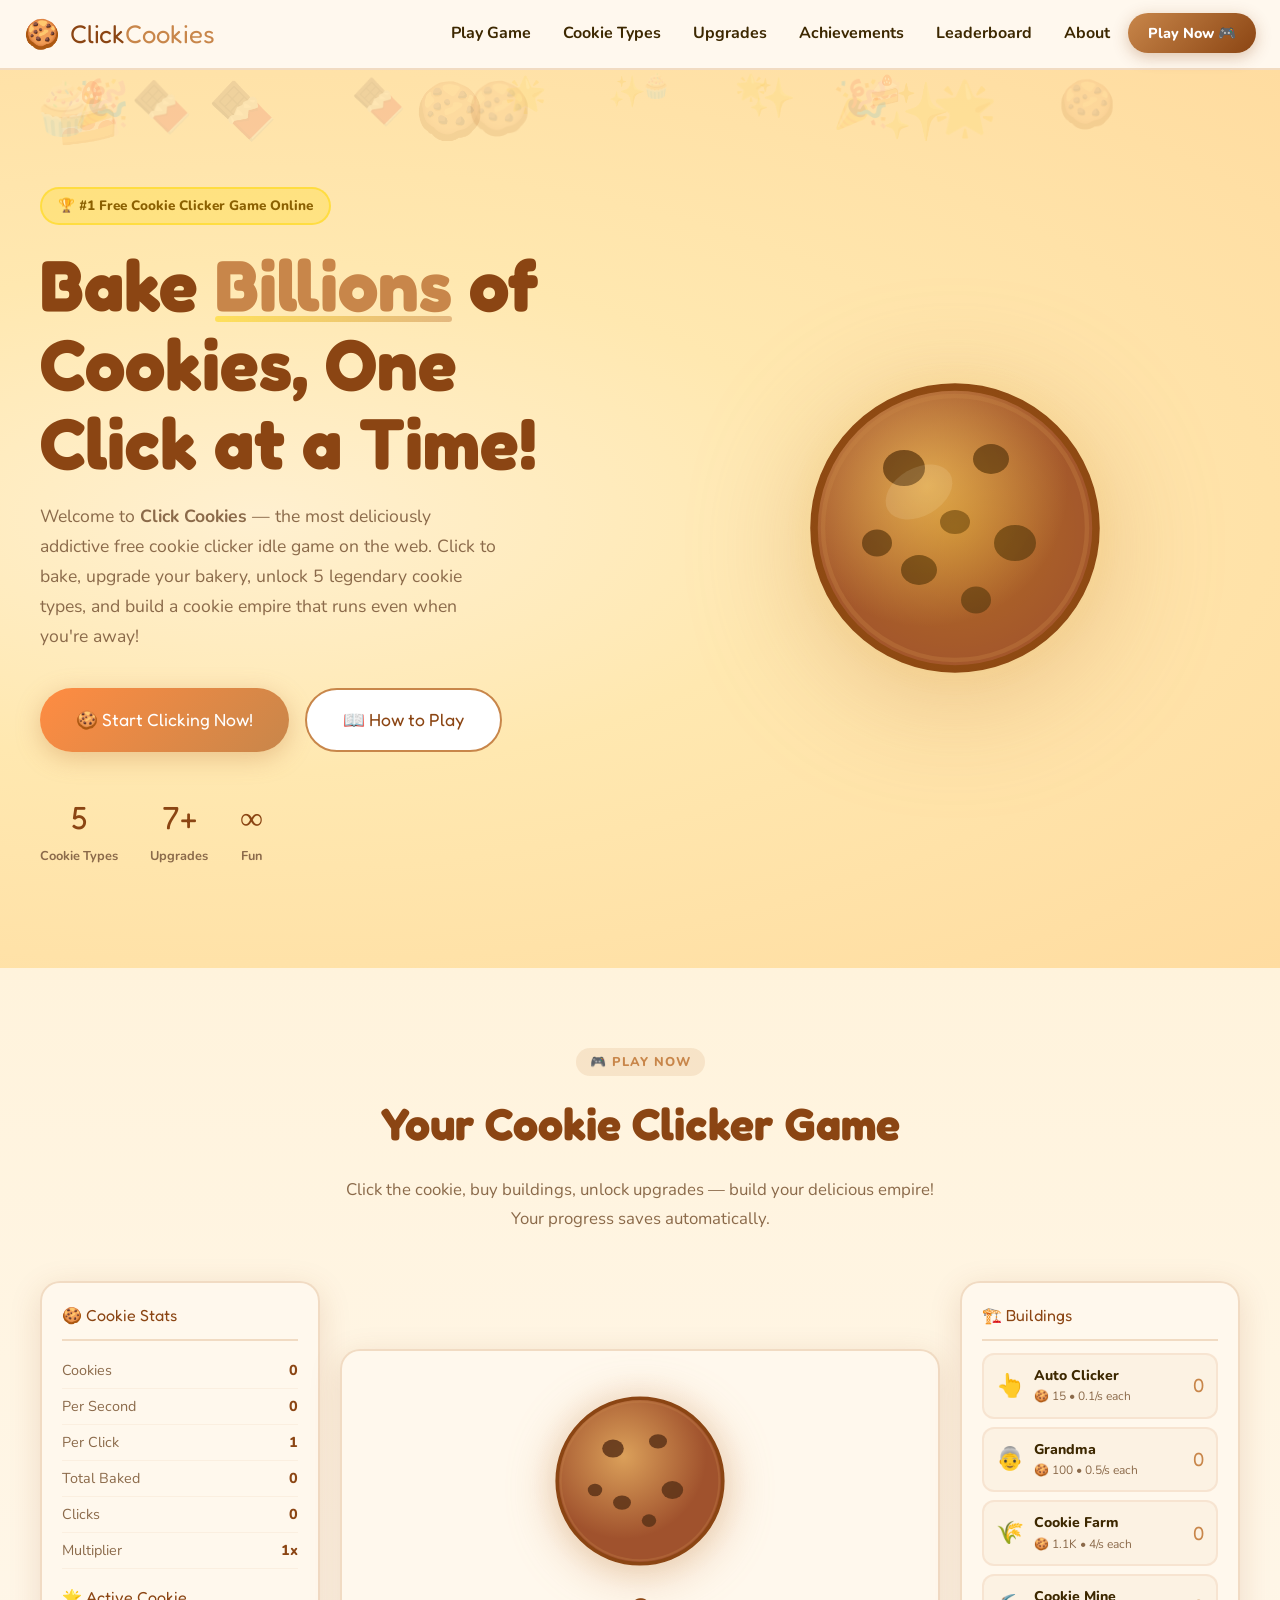
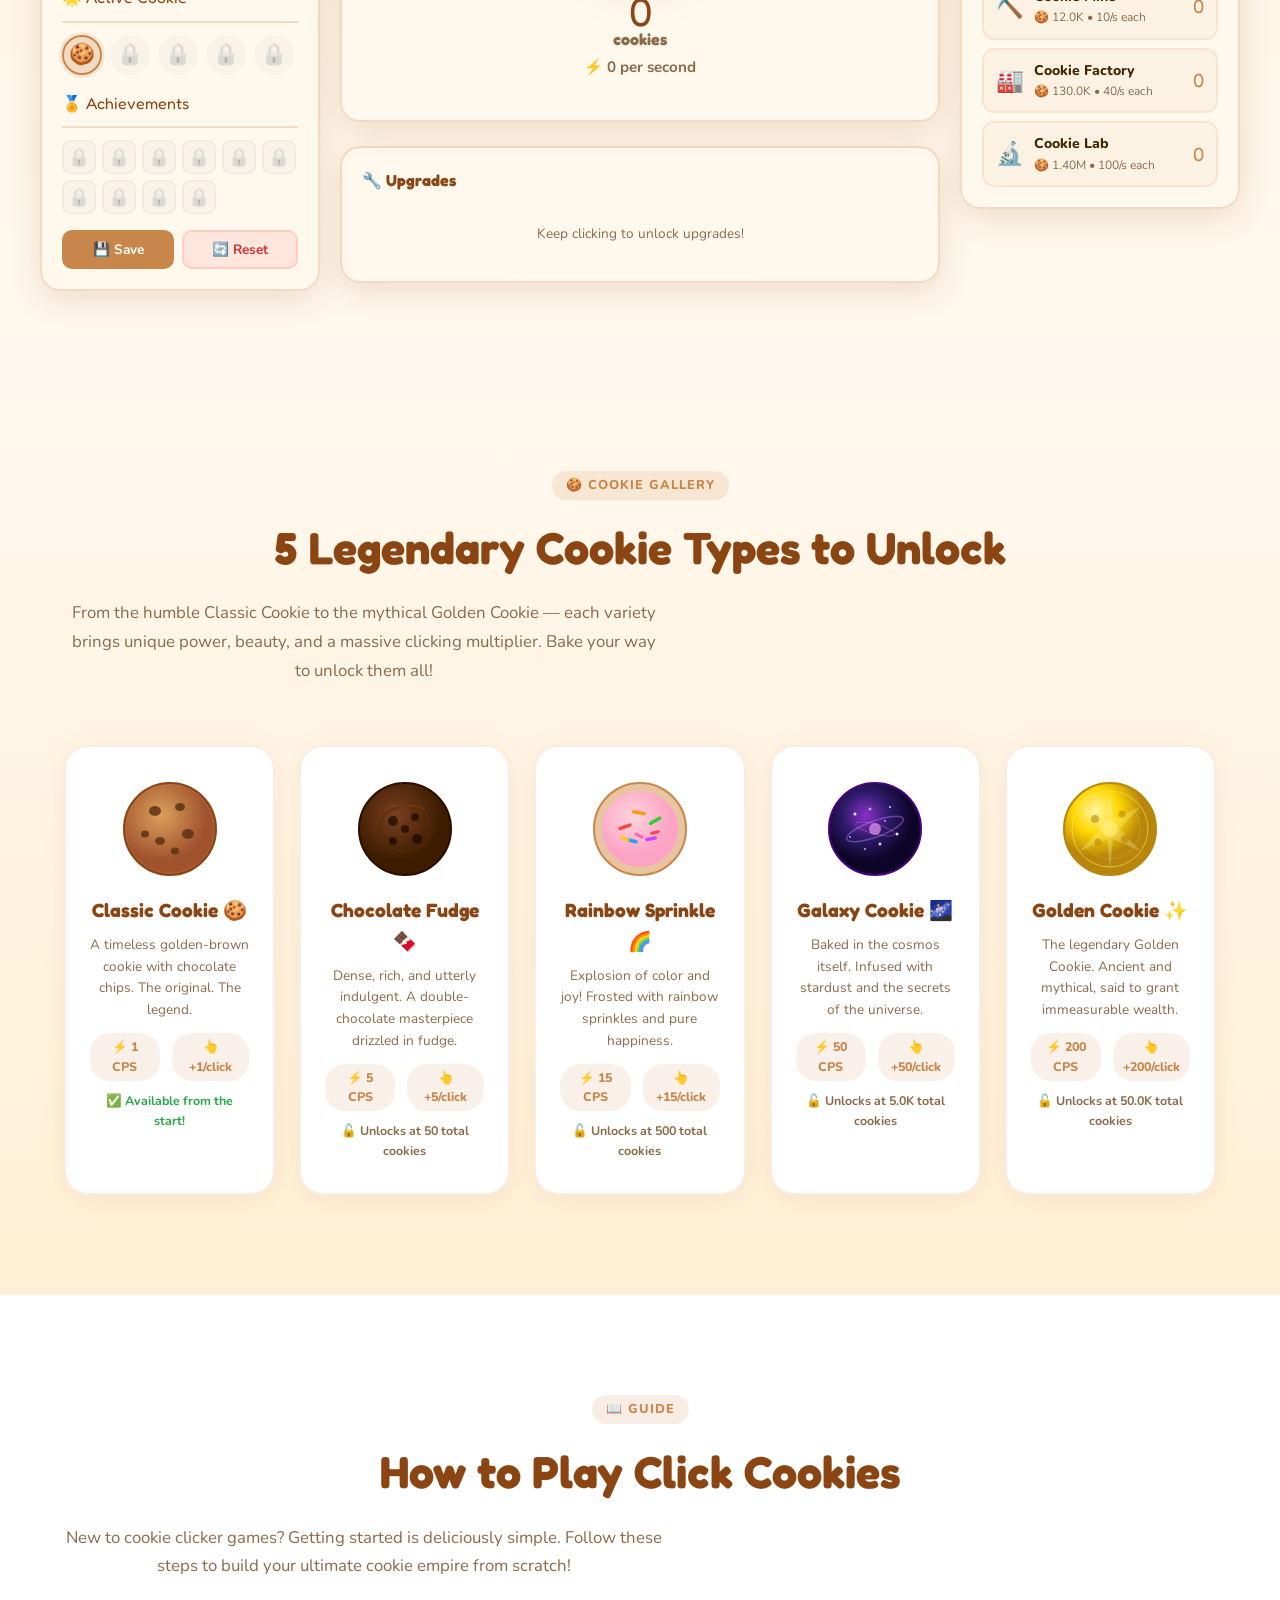
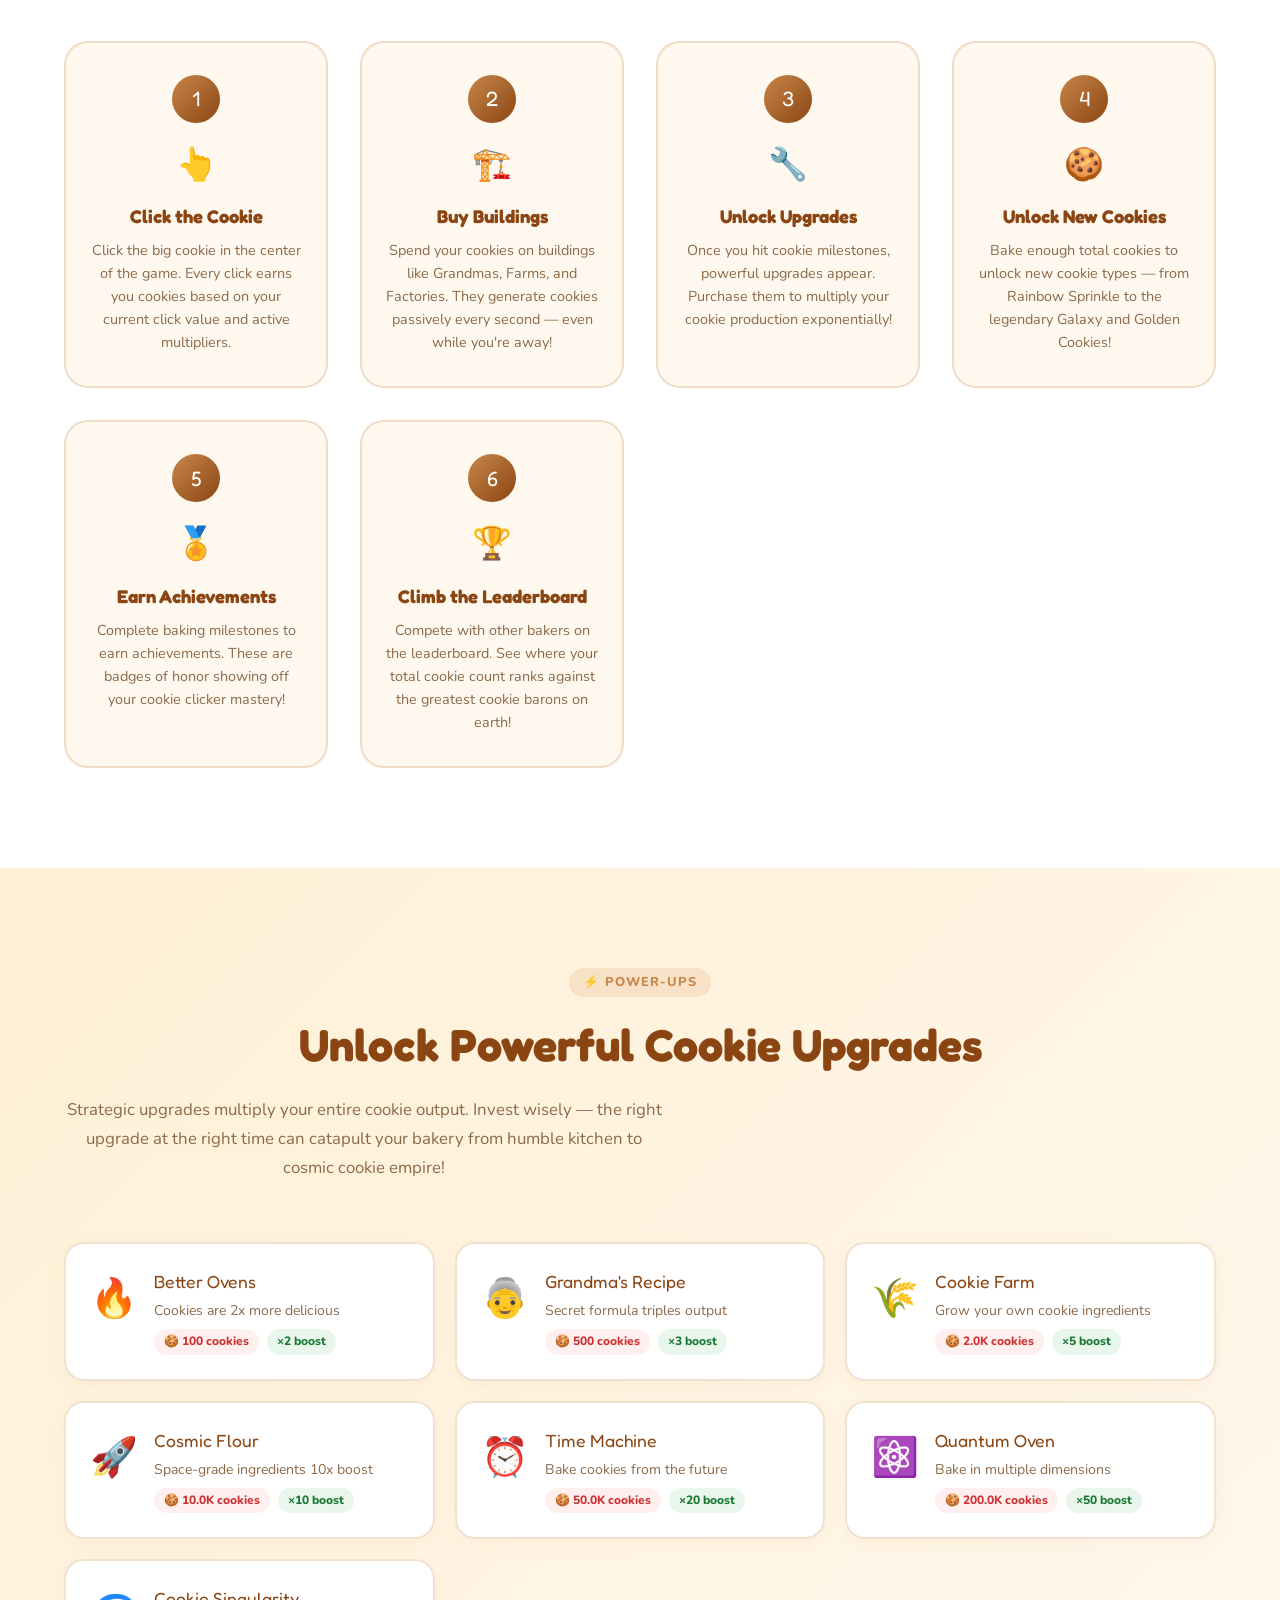
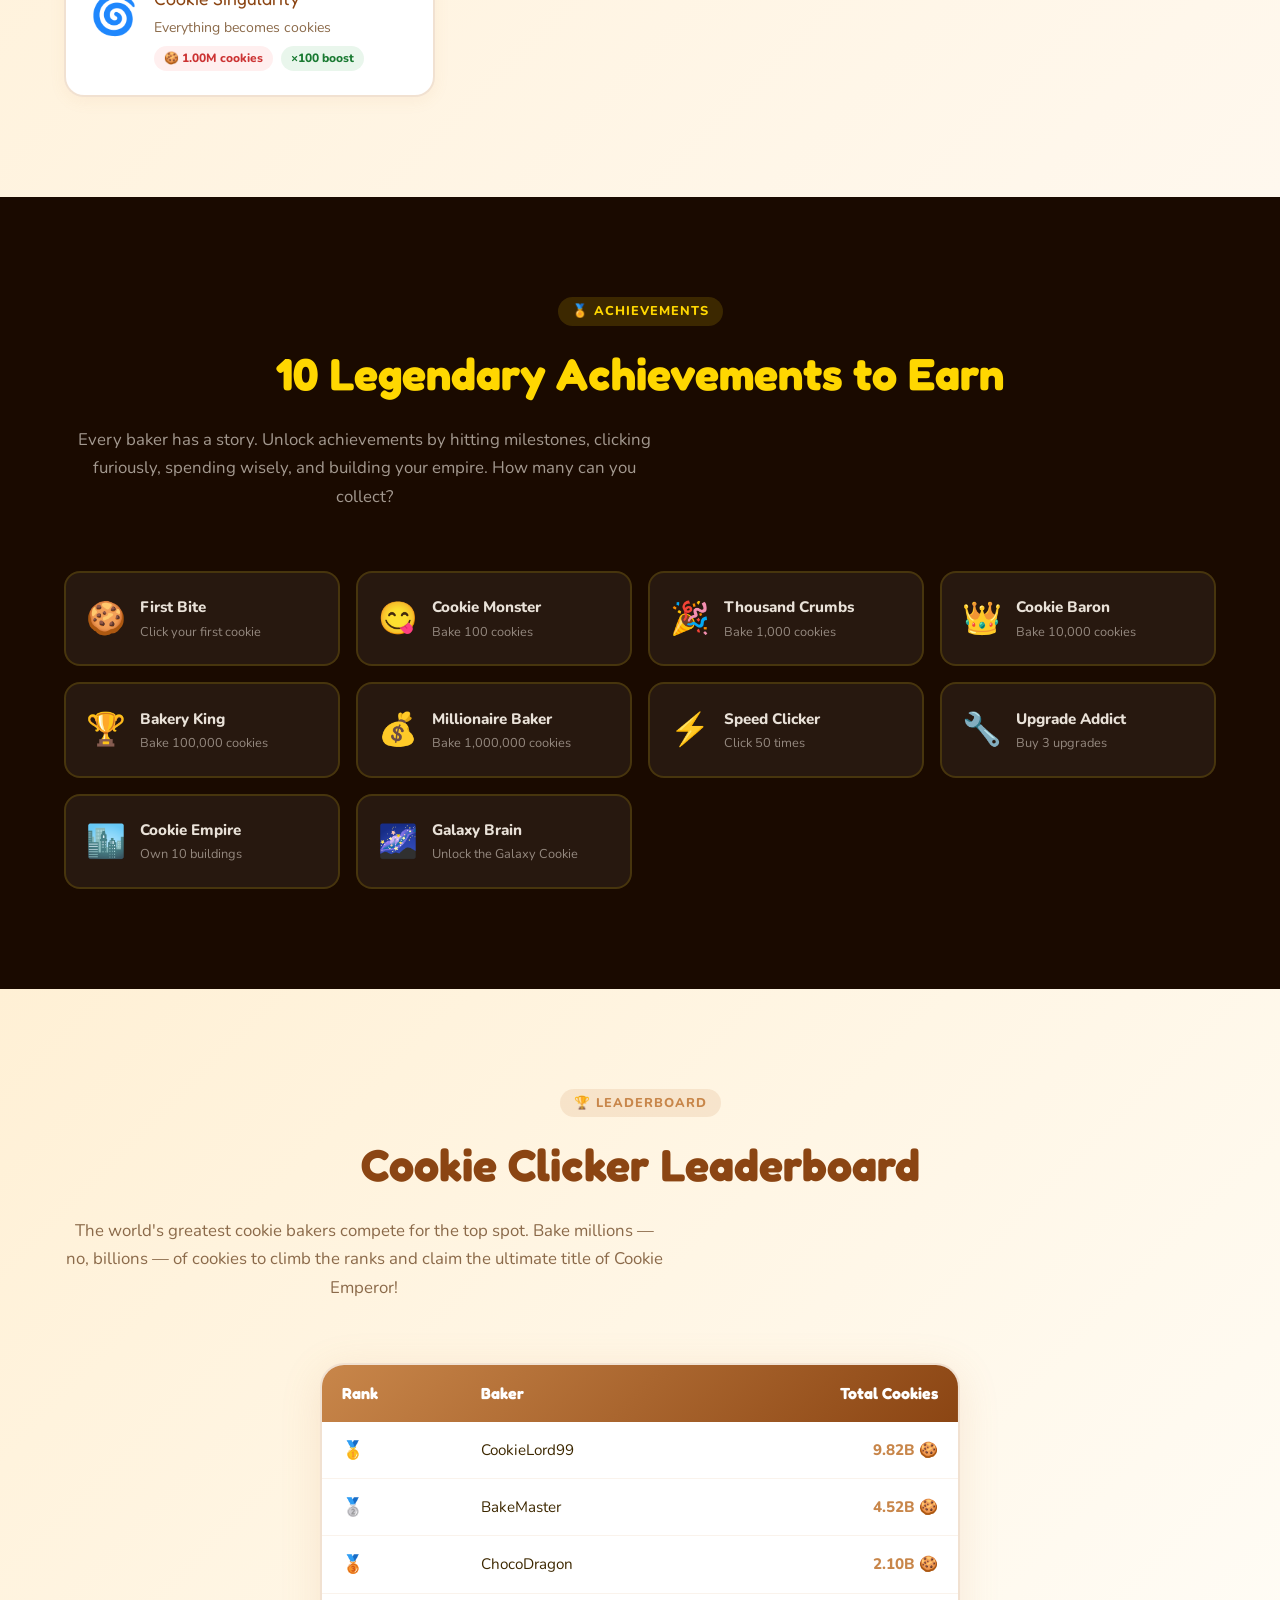
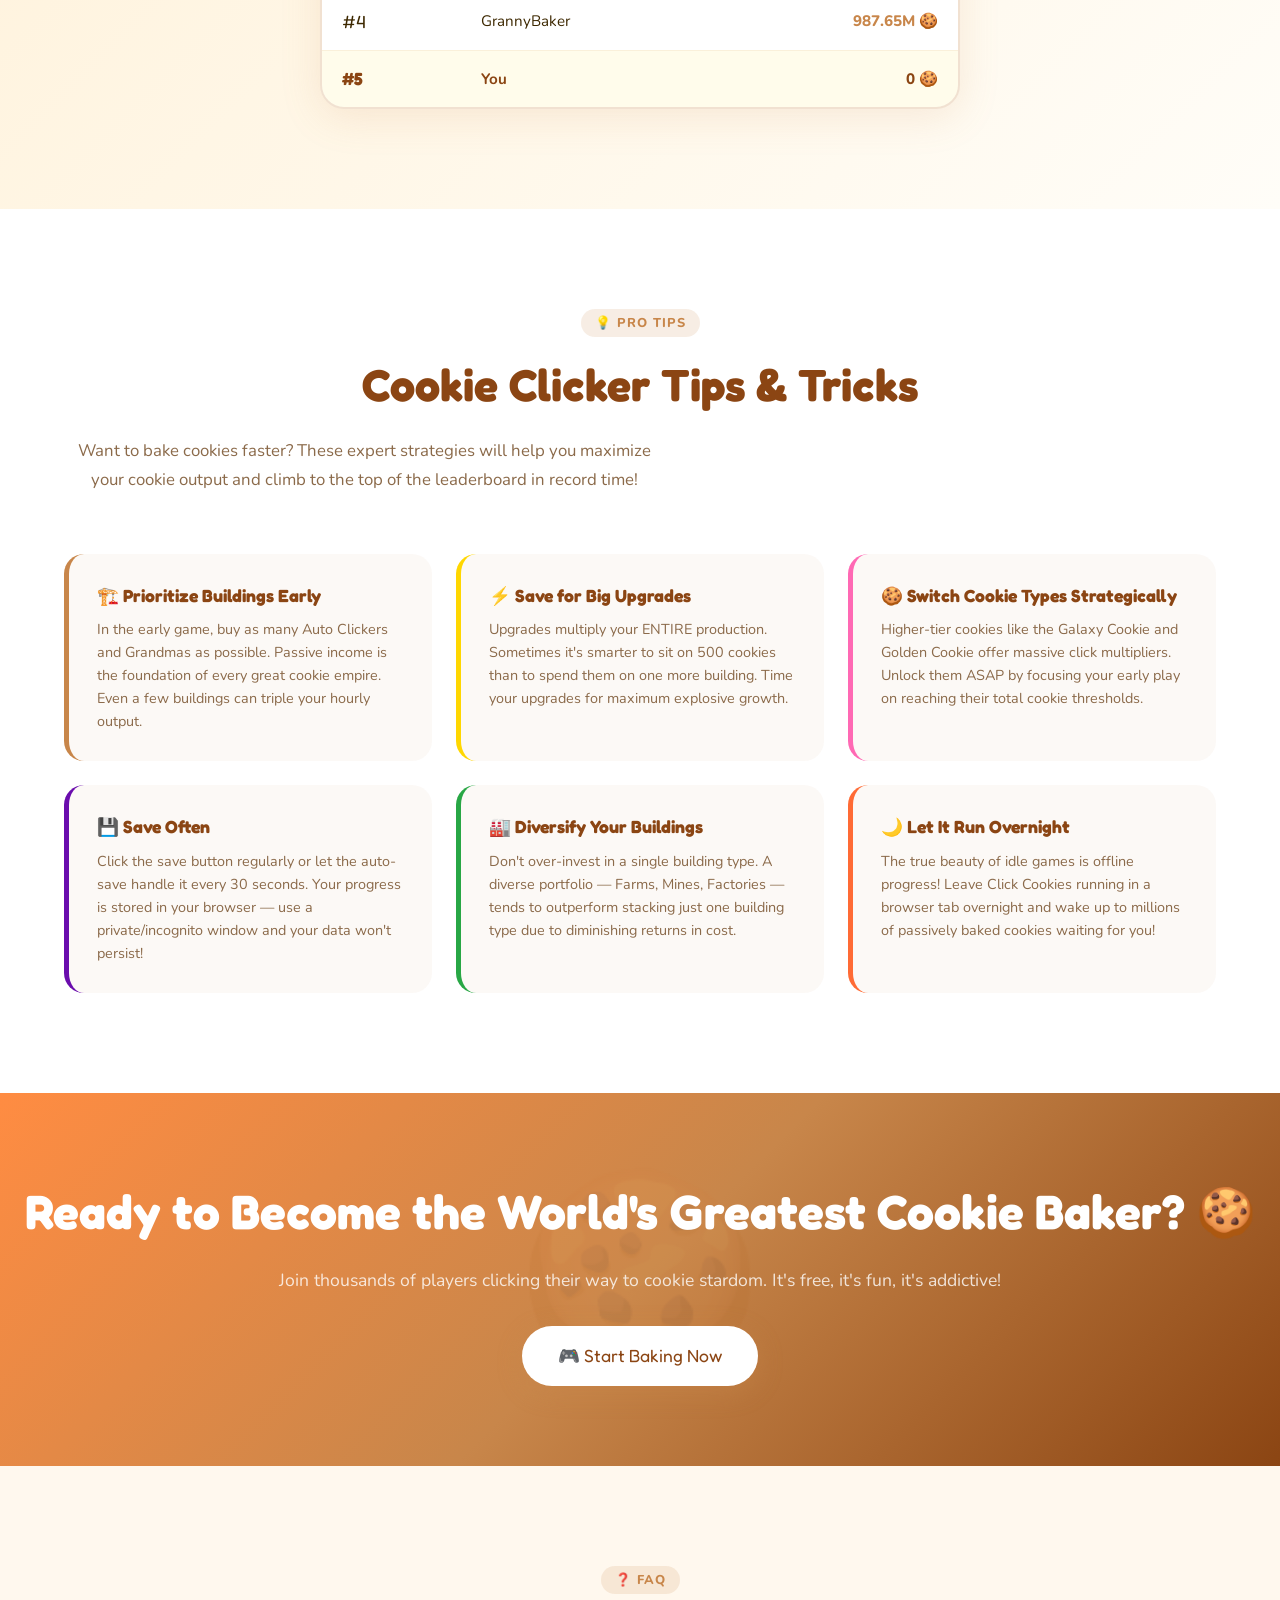
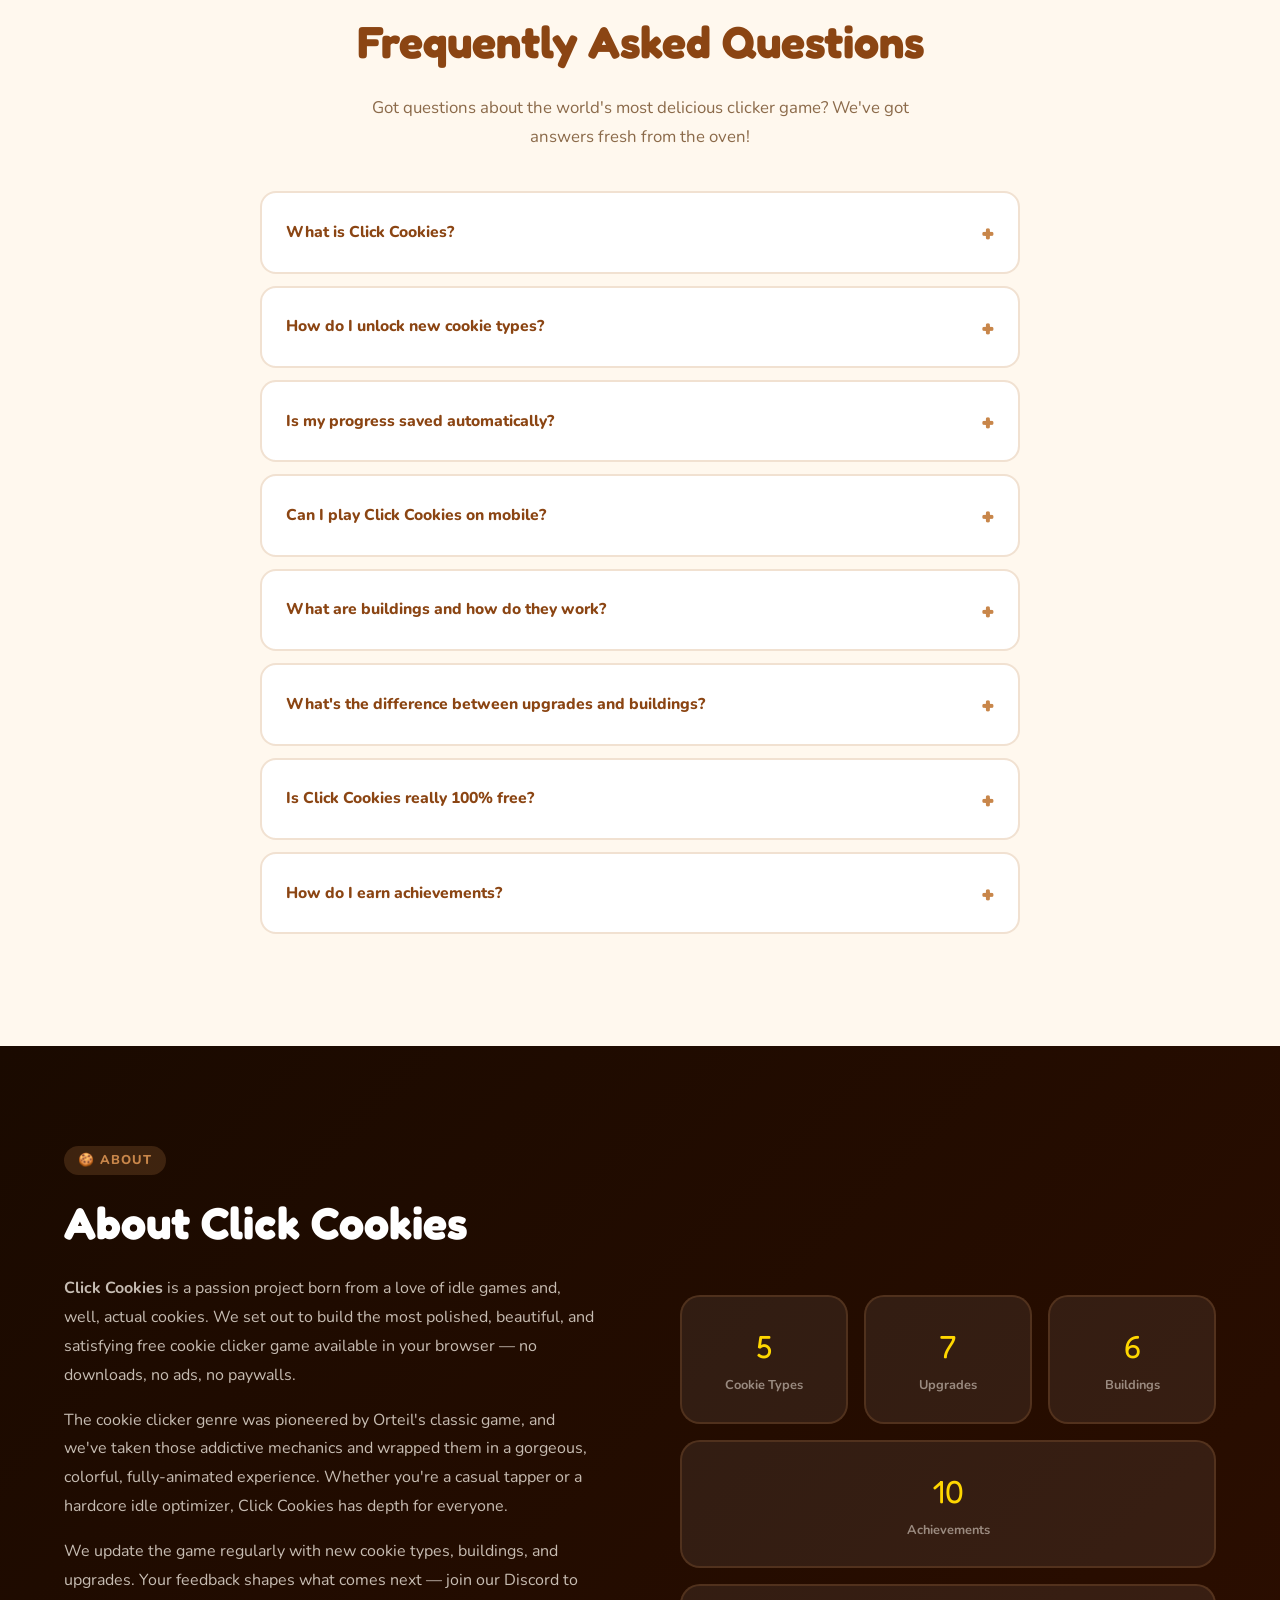
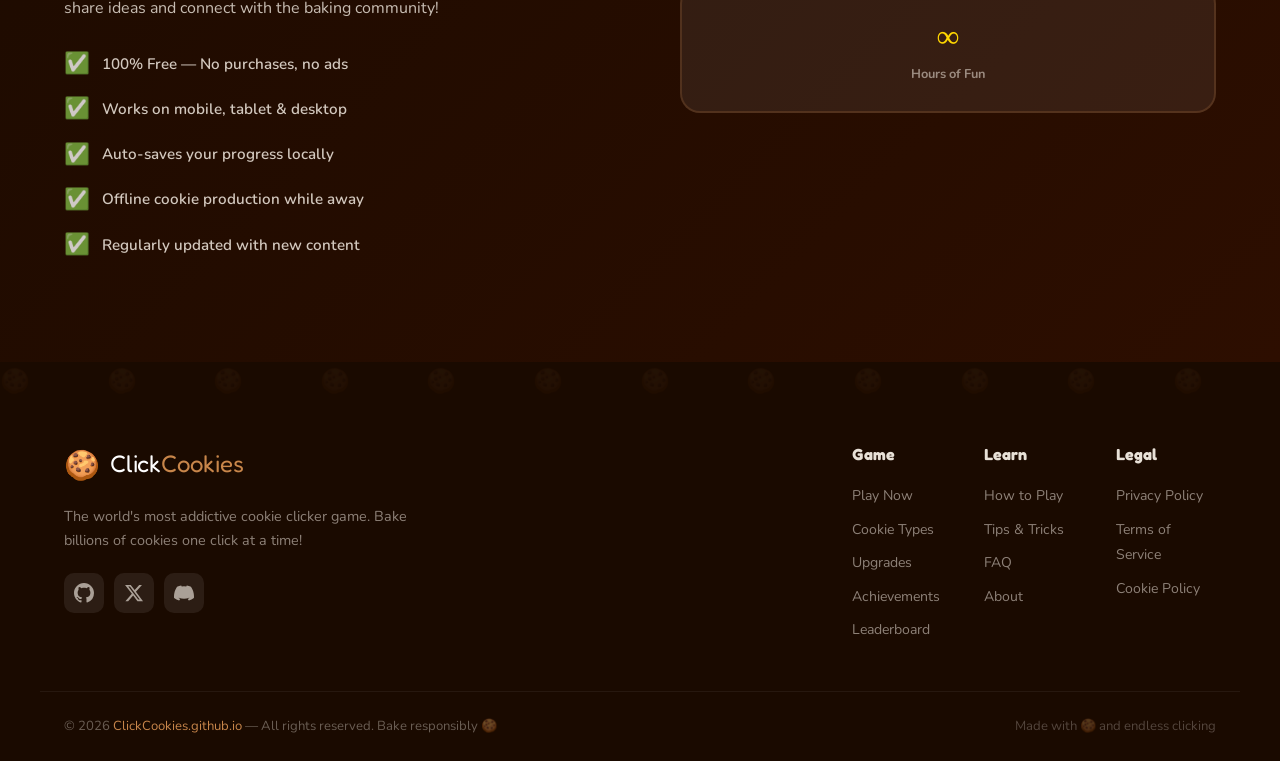
==== index.html @ 50b6a531 "Add files via upload" ====
<!DOCTYPE html>
<html lang="en">
<head>
  <meta charset="UTF-8"/>
  <meta name="viewport" content="width=device-width, initial-scale=1.0"/>
  <meta http-equiv="X-UA-Compatible" content="IE=edge"/>

  <!-- SEO Meta Tags -->
  <title>Click Cookies — Free Cookie Clicker Game | Bake Billions of Cookies!</title>
  <meta name="description" content="Play Click Cookies — the ultimate free cookie clicker game! Click, upgrade, and bake billions of cookies. Unlock 5 cookie types, buy buildings, earn achievements. No download needed!"/>
  <meta name="keywords" content="cookie clicker, click cookies, cookie game, idle game, clicker game, bake cookies, cookie upgrades, free browser game, cookie clicker online, cookie clicker unblocked"/>
  <meta name="author" content="ClickCookies"/>
  <meta name="robots" content="index, follow"/>
  <link rel="canonical" href="https://clickcookies.github.io/"/>

  <!-- Open Graph -->
  <meta property="og:title" content="Click Cookies — The Ultimate Cookie Clicker Game"/>
  <meta property="og:description" content="Click, bake, and build your cookie empire! 5 cookie types, upgrades, achievements and more. Play free now!"/>
  <meta property="og:url" content="https://clickcookies.github.io/"/>
  <meta property="og:type" content="website"/>
  <meta property="og:image" content="https://clickcookies.github.io/images/og-image.png"/>
  <meta property="og:site_name" content="ClickCookies"/>

  <!-- Twitter Card -->
  <meta name="twitter:card" content="summary_large_image"/>
  <meta name="twitter:title" content="Click Cookies — The Ultimate Cookie Clicker Game"/>
  <meta name="twitter:description" content="Click, bake, and build your cookie empire! Play free now!"/>
  <meta name="twitter:image" content="https://clickcookies.github.io/images/og-image.png"/>

  <!-- Favicon -->
  <link rel="icon" href="data:image/svg+xml,<svg xmlns='http://www.w3.org/2000/svg' viewBox='0 0 100 100'><text y='.9em' font-size='90'>🍪</text></svg>"/>

  <!-- Fonts -->
  <link rel="preconnect" href="https://fonts.googleapis.com"/>
  <link rel="preconnect" href="https://fonts.gstatic.com" crossorigin/>
  <link href="https://fonts.googleapis.com/css2?family=Fredoka+One&family=Nunito:wght@400;600;700;800;900&display=swap" rel="stylesheet"/>

  <!-- Stylesheet -->
  <link rel="stylesheet" href="css/style.css"/>

  <!-- Schema Markup -->
  <script type="application/ld+json">
  {
    "@context": "https://schema.org",
    "@graph": [
      {
        "@type": "WebApplication",
        "@id": "https://clickcookies.github.io/#app",
        "name": "Click Cookies",
        "url": "https://clickcookies.github.io/",
        "description": "Click Cookies is a free browser-based cookie clicker idle game where players click to bake cookies, purchase upgrades and buildings, unlock 5 different cookie types, and earn achievements.",
        "applicationCategory": "Game",
        "applicationSubCategory": "Idle Clicker Game",
        "genre": "Casual, Idle, Clicker",
        "operatingSystem": "Any (Browser-based)",
        "browserRequirements": "Requires JavaScript",
        "offers": {
          "@type": "Offer",
          "price": "0",
          "priceCurrency": "USD",
          "availability": "https://schema.org/InStock"
        },
        "featureList": [
          "5 unique cookie types",
          "Passive income via buildings",
          "7 powerful upgrades",
          "10 achievements",
          "Auto-save progress",
          "Mobile compatible",
          "No download required"
        ],
        "screenshot": "https://clickcookies.github.io/images/screenshot.png",
        "aggregateRating": {
          "@type": "AggregateRating",
          "ratingValue": "4.8",
          "ratingCount": "12450",
          "bestRating": "5",
          "worstRating": "1"
        }
      },
      {
        "@type": "WebSite",
        "@id": "https://clickcookies.github.io/#website",
        "url": "https://clickcookies.github.io/",
        "name": "Click Cookies",
        "description": "The most addictive free cookie clicker game online",
        "potentialAction": {
          "@type": "SearchAction",
          "target": "https://clickcookies.github.io/?q={search_term_string}",
          "query-input": "required name=search_term_string"
        }
      },
      {
        "@type": "FAQPage",
        "@id": "https://clickcookies.github.io/#faq",
        "mainEntity": [
          {
            "@type": "Question",
            "name": "What is Click Cookies?",
            "acceptedAnswer": {
              "@type": "Answer",
              "text": "Click Cookies is a free browser-based idle clicker game where you click a cookie to produce cookies, use them to buy upgrades and buildings that generate cookies automatically."
            }
          },
          {
            "@type": "Question",
            "name": "How do I unlock new cookie types?",
            "acceptedAnswer": {
              "@type": "Answer",
              "text": "New cookie types unlock automatically as you bake more total cookies. Each cookie type has a total cookie threshold that must be reached to unlock it."
            }
          },
          {
            "@type": "Question",
            "name": "Is Click Cookies free to play?",
            "acceptedAnswer": {
              "@type": "Answer",
              "text": "Yes! Click Cookies is completely free to play. No downloads, no accounts, no in-app purchases required."
            }
          }
        ]
      }
    ]
  }
  </script>
</head>
<body>

  <!-- HEADER (Component) -->
  <header id="site-header" role="banner"></header>

  <main>

    <!-- 1. HERO SECTION -->
    <section id="hero" class="hero-section" aria-label="Welcome to Click Cookies">
      <div class="hero-bg-cookies" aria-hidden="true" id="heroBgCookies"></div>
      <div class="hero-container">
        <div class="hero-text reveal">
          <div class="hero-badge">🏆 #1 Free Cookie Clicker Game Online</div>
          <h1 class="hero-title">
            Bake <span class="highlight">Billions</span> of Cookies, One Click at a Time!
          </h1>
          <p class="hero-desc">
            Welcome to <strong>Click Cookies</strong> — the most deliciously addictive free cookie clicker idle game on the web. Click to bake, upgrade your bakery, unlock 5 legendary cookie types, and build a cookie empire that runs even when you're away!
          </p>
          <div class="hero-ctas">
            <a href="#game" class="btn-primary">🍪 Start Clicking Now!</a>
            <a href="#how-to-play" class="btn-secondary">📖 How to Play</a>
          </div>
          <div class="hero-stats">
            <div class="hero-stat-item">
              <span class="hero-stat-num">5</span>
              <span class="hero-stat-label">Cookie Types</span>
            </div>
            <div class="hero-stat-item">
              <span class="hero-stat-num">7+</span>
              <span class="hero-stat-label">Upgrades</span>
            </div>
            <div class="hero-stat-item">
              <span class="hero-stat-num">∞</span>
              <span class="hero-stat-label">Fun</span>
            </div>
          </div>
        </div>

        <div class="hero-visual reveal">
          <div class="hero-cookie-showcase" onclick="document.getElementById('game').scrollIntoView({behavior:'smooth'})" role="button" aria-label="Click to play the game" tabindex="0">
            <div class="cookie-halo"></div>
            <svg viewBox="0 0 100 100" xmlns="http://www.w3.org/2000/svg">
              <defs>
                <radialGradient id="heroGrad" cx="40%" cy="35%">
                  <stop offset="0%" stop-color="#DBA05A"/>
                  <stop offset="100%" stop-color="#A0522D"/>
                </radialGradient>
              </defs>
              <circle cx="50" cy="50" r="47" fill="url(#heroGrad)" stroke="#8B4513" stroke-width="2.5"/>
              <ellipse cx="33" cy="30" rx="7" ry="6" fill="#5C3317" opacity="0.85"/>
              <ellipse cx="62" cy="27" rx="6" ry="5" fill="#5C3317" opacity="0.85"/>
              <ellipse cx="70" cy="55" rx="7" ry="6" fill="#5C3317" opacity="0.85"/>
              <ellipse cx="38" cy="64" rx="6" ry="5" fill="#5C3317" opacity="0.85"/>
              <ellipse cx="57" cy="74" rx="5" ry="4.5" fill="#5C3317" opacity="0.85"/>
              <ellipse cx="24" cy="55" rx="5" ry="4.5" fill="#5C3317" opacity="0.85"/>
              <ellipse cx="50" cy="48" rx="5" ry="4" fill="#5C3317" opacity="0.7"/>
              <circle cx="50" cy="50" r="44" fill="none" stroke="#C8864A" stroke-width="1.5" opacity="0.3"/>
              <ellipse cx="38" cy="38" rx="12" ry="8" fill="white" opacity="0.12" transform="rotate(-30,38,38)"/>
            </svg>
          </div>
        </div>
      </div>
    </section>

    <!-- 2. GAME SECTION -->
    <section id="game" aria-label="Cookie Clicker Game">
      <div class="game-section-header">
        <span class="section-tag">🎮 Play Now</span>
        <h2 class="section-title" style="text-align:center;">Your Cookie Clicker Game</h2>
        <p class="section-desc" style="text-align:center;margin:0 auto;">Click the cookie, buy buildings, unlock upgrades — build your delicious empire! Your progress saves automatically.</p>
      </div>
      <div id="game-area"></div>
    </section>

    <!-- 3. COOKIE TYPES SECTION -->
    <section id="cookies" aria-labelledby="cookies-heading">
      <div class="section-container">
        <div class="cookies-header reveal">
          <span class="section-tag">🍪 Cookie Gallery</span>
          <h2 id="cookies-heading" class="section-title">5 Legendary Cookie Types to Unlock</h2>
          <p class="section-desc">
            From the humble Classic Cookie to the mythical Golden Cookie — each variety brings unique power, beauty, and a massive clicking multiplier. Bake your way to unlock them all!
          </p>
        </div>
        <div class="cookie-types-grid" id="cookieTypesGrid"></div>
      </div>
    </section>

    <!-- 4. HOW TO PLAY SECTION -->
    <section id="how-to-play" aria-labelledby="htp-heading">
      <div class="section-container">
        <div class="how-header reveal">
          <span class="section-tag">📖 Guide</span>
          <h2 id="htp-heading" class="section-title">How to Play Click Cookies</h2>
          <p class="section-desc">
            New to cookie clicker games? Getting started is deliciously simple. Follow these steps to build your ultimate cookie empire from scratch!
          </p>
        </div>
        <div class="how-steps">
          <div class="how-step reveal">
            <div class="step-num">1</div>
            <span class="step-icon">👆</span>
            <h3 class="step-title">Click the Cookie</h3>
            <p class="step-desc">Click the big cookie in the center of the game. Every click earns you cookies based on your current click value and active multipliers.</p>
          </div>
          <div class="how-step reveal" style="transition-delay:0.1s">
            <div class="step-num">2</div>
            <span class="step-icon">🏗️</span>
            <h3 class="step-title">Buy Buildings</h3>
            <p class="step-desc">Spend your cookies on buildings like Grandmas, Farms, and Factories. They generate cookies passively every second — even while you're away!</p>
          </div>
          <div class="how-step reveal" style="transition-delay:0.2s">
            <div class="step-num">3</div>
            <span class="step-icon">🔧</span>
            <h3 class="step-title">Unlock Upgrades</h3>
            <p class="step-desc">Once you hit cookie milestones, powerful upgrades appear. Purchase them to multiply your cookie production exponentially!</p>
          </div>
          <div class="how-step reveal" style="transition-delay:0.3s">
            <div class="step-num">4</div>
            <span class="step-icon">🍪</span>
            <h3 class="step-title">Unlock New Cookies</h3>
            <p class="step-desc">Bake enough total cookies to unlock new cookie types — from Rainbow Sprinkle to the legendary Galaxy and Golden Cookies!</p>
          </div>
          <div class="how-step reveal" style="transition-delay:0.4s">
            <div class="step-num">5</div>
            <span class="step-icon">🏅</span>
            <h3 class="step-title">Earn Achievements</h3>
            <p class="step-desc">Complete baking milestones to earn achievements. These are badges of honor showing off your cookie clicker mastery!</p>
          </div>
          <div class="how-step reveal" style="transition-delay:0.5s">
            <div class="step-num">6</div>
            <span class="step-icon">🏆</span>
            <h3 class="step-title">Climb the Leaderboard</h3>
            <p class="step-desc">Compete with other bakers on the leaderboard. See where your total cookie count ranks against the greatest cookie barons on earth!</p>
          </div>
        </div>
      </div>
    </section>

    <!-- 5. UPGRADES SECTION -->
    <section id="upgrades" aria-labelledby="upgrades-heading">
      <div class="section-container">
        <div class="upgrades-header reveal">
          <span class="section-tag">⚡ Power-Ups</span>
          <h2 id="upgrades-heading" class="section-title">Unlock Powerful Cookie Upgrades</h2>
          <p class="section-desc">
            Strategic upgrades multiply your entire cookie output. Invest wisely — the right upgrade at the right time can catapult your bakery from humble kitchen to cosmic cookie empire!
          </p>
        </div>
        <div class="upgrades-showcase-grid" id="upgradesShowcaseGrid"></div>
      </div>
    </section>

    <!-- 6. ACHIEVEMENTS SECTION -->
    <section id="achievements" aria-labelledby="ach-heading">
      <div class="section-container">
        <div class="achievements-header reveal">
          <span class="section-tag">🏅 Achievements</span>
          <h2 id="ach-heading" class="section-title">10 Legendary Achievements to Earn</h2>
          <p class="section-desc">
            Every baker has a story. Unlock achievements by hitting milestones, clicking furiously, spending wisely, and building your empire. How many can you collect?
          </p>
        </div>
        <div class="achievements-full-grid" id="achievementsFullGrid"></div>
      </div>
    </section>

    <!-- 7. LEADERBOARD SECTION -->
    <section id="leaderboard" aria-labelledby="lb-heading">
      <div class="section-container">
        <div class="leaderboard-header reveal">
          <span class="section-tag">🏆 Leaderboard</span>
          <h2 id="lb-heading" class="section-title">Cookie Clicker Leaderboard</h2>
          <p class="section-desc">
            The world's greatest cookie bakers compete for the top spot. Bake millions — no, billions — of cookies to climb the ranks and claim the ultimate title of Cookie Emperor!
          </p>
        </div>
        <div class="leaderboard-table-wrapper reveal">
          <table role="table" aria-label="Cookie clicker leaderboard">
            <thead>
              <tr>
                <th scope="col">Rank</th>
                <th scope="col">Baker</th>
                <th scope="col" style="text-align:right">Total Cookies</th>
              </tr>
            </thead>
            <tbody id="leaderboardTable">
              <tr><td colspan="3" style="padding:20px;text-align:center;color:#8B6A4A;">Loading bakers...</td></tr>
            </tbody>
          </table>
        </div>
      </div>
    </section>

    <!-- 8. TIPS & TRICKS SECTION -->
    <section id="tips" aria-labelledby="tips-heading">
      <div class="section-container">
        <div class="how-header reveal">
          <span class="section-tag">💡 Pro Tips</span>
          <h2 id="tips-heading" class="section-title">Cookie Clicker Tips & Tricks</h2>
          <p class="section-desc">
            Want to bake cookies faster? These expert strategies will help you maximize your cookie output and climb to the top of the leaderboard in record time!
          </p>
        </div>
        <div class="tips-grid">
          <div class="tip-card reveal">
            <h3 class="tip-title">🏗️ Prioritize Buildings Early</h3>
            <p class="tip-desc">In the early game, buy as many Auto Clickers and Grandmas as possible. Passive income is the foundation of every great cookie empire. Even a few buildings can triple your hourly output.</p>
          </div>
          <div class="tip-card reveal" style="transition-delay:0.1s">
            <h3 class="tip-title">⚡ Save for Big Upgrades</h3>
            <p class="tip-desc">Upgrades multiply your ENTIRE production. Sometimes it's smarter to sit on 500 cookies than to spend them on one more building. Time your upgrades for maximum explosive growth.</p>
          </div>
          <div class="tip-card reveal" style="transition-delay:0.2s">
            <h3 class="tip-title">🍪 Switch Cookie Types Strategically</h3>
            <p class="tip-desc">Higher-tier cookies like the Galaxy Cookie and Golden Cookie offer massive click multipliers. Unlock them ASAP by focusing your early play on reaching their total cookie thresholds.</p>
          </div>
          <div class="tip-card reveal" style="transition-delay:0.3s">
            <h3 class="tip-title">💾 Save Often</h3>
            <p class="tip-desc">Click the save button regularly or let the auto-save handle it every 30 seconds. Your progress is stored in your browser — use a private/incognito window and your data won't persist!</p>
          </div>
          <div class="tip-card reveal" style="transition-delay:0.4s">
            <h3 class="tip-title">🏭 Diversify Your Buildings</h3>
            <p class="tip-desc">Don't over-invest in a single building type. A diverse portfolio — Farms, Mines, Factories — tends to outperform stacking just one building type due to diminishing returns in cost.</p>
          </div>
          <div class="tip-card reveal" style="transition-delay:0.5s">
            <h3 class="tip-title">🌙 Let It Run Overnight</h3>
            <p class="tip-desc">The true beauty of idle games is offline progress! Leave Click Cookies running in a browser tab overnight and wake up to millions of passively baked cookies waiting for you!</p>
          </div>
        </div>
      </div>
    </section>

    <!-- CTA BANNER -->
    <div class="cta-banner" aria-hidden="false">
      <div style="position:relative;z-index:1;">
        <h2>Ready to Become the World's Greatest Cookie Baker? 🍪</h2>
        <p>Join thousands of players clicking their way to cookie stardom. It's free, it's fun, it's addictive!</p>
        <a href="#game" class="btn-primary" style="display:inline-flex;margin:0 auto;">🎮 Start Baking Now</a>
      </div>
    </div>

    <!-- 9. FAQ SECTION -->
    <section id="faq" aria-labelledby="faq-heading">
      <div class="section-container">
        <div class="how-header reveal" style="text-align:center;margin-bottom:40px;">
          <span class="section-tag">❓ FAQ</span>
          <h2 id="faq-heading" class="section-title">Frequently Asked Questions</h2>
          <p class="section-desc" style="margin:0 auto;">Got questions about the world's most delicious clicker game? We've got answers fresh from the oven!</p>
        </div>
        <div class="faq-list" id="faqList"></div>
      </div>
    </section>

    <!-- 10. ABOUT SECTION -->
    <section id="about" aria-labelledby="about-heading">
      <div class="section-container">
        <div class="about-content">
          <div class="about-text reveal">
            <span class="section-tag">🍪 About</span>
            <h2 id="about-heading" class="section-title">About Click Cookies</h2>
            <p>
              <strong>Click Cookies</strong> is a passion project born from a love of idle games and, well, actual cookies. We set out to build the most polished, beautiful, and satisfying free cookie clicker game available in your browser — no downloads, no ads, no paywalls.
            </p>
            <p>
              The cookie clicker genre was pioneered by Orteil's classic game, and we've taken those addictive mechanics and wrapped them in a gorgeous, colorful, fully-animated experience. Whether you're a casual tapper or a hardcore idle optimizer, Click Cookies has depth for everyone.
            </p>
            <p>
              We update the game regularly with new cookie types, buildings, and upgrades. Your feedback shapes what comes next — join our Discord to share ideas and connect with the baking community!
            </p>
            <div class="about-features">
              <div class="about-feature"><span class="about-feature-icon">✅</span> 100% Free — No purchases, no ads</div>
              <div class="about-feature"><span class="about-feature-icon">✅</span> Works on mobile, tablet & desktop</div>
              <div class="about-feature"><span class="about-feature-icon">✅</span> Auto-saves your progress locally</div>
              <div class="about-feature"><span class="about-feature-icon">✅</span> Offline cookie production while away</div>
              <div class="about-feature"><span class="about-feature-icon">✅</span> Regularly updated with new content</div>
            </div>
          </div>
          <div class="about-visual reveal">
            <div class="about-stat-card">
              <span class="about-stat-num">5</span>
              <span class="about-stat-label">Cookie Types</span>
            </div>
            <div class="about-stat-card">
              <span class="about-stat-num">7</span>
              <span class="about-stat-label">Upgrades</span>
            </div>
            <div class="about-stat-card">
              <span class="about-stat-num">6</span>
              <span class="about-stat-label">Buildings</span>
            </div>
            <div class="about-stat-card">
              <span class="about-stat-num">10</span>
              <span class="about-stat-label">Achievements</span>
            </div>
            <div class="about-stat-card" style="flex-basis:100%;">
              <span class="about-stat-num">∞</span>
              <span class="about-stat-label">Hours of Fun</span>
            </div>
          </div>
        </div>
      </div>
    </section>

  </main>

  <!-- FOOTER (Component) -->
  <footer id="site-footer" role="contentinfo"></footer>

  <!-- Scripts -->
  <script src="js/header.js"></script>
  <script src="js/footer.js"></script>
  <script src="js/game.js"></script>
  <script>
    // ===== PAGE INIT =====
    document.addEventListener('DOMContentLoaded', () => {

      // Hero background floating cookies
      const heroBg = document.getElementById('heroBgCookies');
      if (heroBg) {
        const emojis = ['🍪','🍫','🌟','✨','🎉','🍰','🧁'];
        for (let i = 0; i < 18; i++) {
          const span = document.createElement('span');
          span.className = 'bg-cookie-float';
          span.textContent = emojis[i % emojis.length];
          span.style.left = (Math.random() * 100) + '%';
          span.style.animationDuration = (12 + Math.random() * 16) + 's';
          span.style.animationDelay = (-Math.random() * 20) + 's';
          span.style.fontSize = (1.5 + Math.random() * 2.5) + 'rem';
          heroBg.appendChild(span);
        }
      }

      // Cookie types grid
      const ctGrid = document.getElementById('cookieTypesGrid');
      if (ctGrid && typeof COOKIE_TYPES !== 'undefined') {
        ctGrid.innerHTML = COOKIE_TYPES.map(c => `
          <article class="cookie-type-card reveal">
            <div class="cookie-type-svg">${c.svg}</div>
            <h3 class="cookie-type-name">${c.name} ${c.emoji}</h3>
            <p class="cookie-type-desc">${c.desc}</p>
            <div class="cookie-type-stats">
              <span class="cookie-stat">⚡ ${c.cps} CPS</span>
              <span class="cookie-stat">👆 +${c.clickValue}/click</span>
            </div>
            ${c.unlockAt > 0 ? `<div style="margin-top:10px;font-size:0.78rem;color:#8B6A4A;font-weight:700;">🔓 Unlocks at ${formatNum ? formatNum(c.unlockAt) : c.unlockAt} total cookies</div>` : '<div style="margin-top:10px;font-size:0.78rem;color:#28A745;font-weight:700;">✅ Available from the start!</div>'}
          </article>
        `).join('');
      }

      // Upgrades showcase
      const ugGrid = document.getElementById('upgradesShowcaseGrid');
      if (ugGrid && typeof UPGRADES !== 'undefined') {
        ugGrid.innerHTML = UPGRADES.map(u => `
          <div class="upgrade-showcase-card reveal">
            <span class="upgrade-showcase-icon">${u.icon}</span>
            <div class="upgrade-showcase-info">
              <div class="upgrade-showcase-name">${u.name}</div>
              <div class="upgrade-showcase-desc">${u.desc}</div>
              <div class="upgrade-showcase-meta">
                <span class="upgrade-tag cost">🍪 ${formatNum ? formatNum(u.cost) : u.cost} cookies</span>
                <span class="upgrade-tag boost">×${u.multiplier} boost</span>
              </div>
            </div>
          </div>
        `).join('');
      }

      // Achievements full grid
      const achGrid = document.getElementById('achievementsFullGrid');
      if (achGrid && typeof ACHIEVEMENTS !== 'undefined') {
        achGrid.innerHTML = ACHIEVEMENTS.map(a => `
          <div class="achievement-full-card reveal">
            <span class="achievement-full-icon">${a.icon}</span>
            <div>
              <div class="achievement-full-name">${a.name}</div>
              <div class="achievement-full-desc">${a.desc}</div>
            </div>
          </div>
        `).join('');
      }

      // FAQ
      const faqs = [
        { q: 'What is Click Cookies?', a: 'Click Cookies is a free browser-based idle clicker game. You click a cookie to earn cookies, then spend them on buildings and upgrades to produce even more cookies automatically. It\'s infinitely replayable and endlessly satisfying!' },
        { q: 'How do I unlock new cookie types?', a: 'New cookie types unlock as you bake more total cookies. The Classic Cookie is available from the start. The Chocolate Fudge unlocks at 50, Rainbow Sprinkle at 500, Galaxy Cookie at 5,000, and the legendary Golden Cookie at 50,000 total cookies baked!' },
        { q: 'Is my progress saved automatically?', a: 'Yes! Click Cookies auto-saves your progress every 30 seconds to your browser\'s local storage. You can also hit the Save button at any time. Note: clearing your browser data or using private/incognito mode will delete your save.' },
        { q: 'Can I play Click Cookies on mobile?', a: 'Absolutely! Click Cookies is fully mobile-compatible and works great on smartphones and tablets. The interface adapts to any screen size for a seamless tapping experience.' },
        { q: 'What are buildings and how do they work?', a: 'Buildings are permanent structures that generate cookies passively every second. Start with Auto Clickers (0.1 CPS) and scale up through Grandmas, Cookie Farms, Mines, Factories, and Labs. Each building gets more expensive as you buy more.' },
        { q: 'What\'s the difference between upgrades and buildings?', a: 'Buildings produce cookies over time (CPS). Upgrades are one-time purchases that multiply your entire cookie output — both from clicks AND from buildings. Upgrades are the most powerful investments in the long run!' },
        { q: 'Is Click Cookies really 100% free?', a: 'Yes! Click Cookies is completely free. There are no in-app purchases, no premium features, no ads, and no paywalls. Just pure, unlimited cookie clicking fun.' },
        { q: 'How do I earn achievements?', a: 'Achievements unlock automatically when you hit certain milestones: baking specific amounts of cookies, clicking a set number of times, buying upgrades, or owning buildings. They\'re tracked in real-time and unlock with a notification.' },
      ];
      const faqList = document.getElementById('faqList');
      if (faqList) {
        faqList.innerHTML = faqs.map((f, i) => `
          <div class="faq-item" id="faq-${i}">
            <div class="faq-q" onclick="toggleFaq(${i})" role="button" tabindex="0" 
              onkeydown="if(event.key==='Enter')toggleFaq(${i})"
              aria-expanded="false" aria-controls="faq-a-${i}">
              ${f.q}
            </div>
            <div class="faq-a" id="faq-a-${i}" role="region">${f.a}</div>
          </div>
        `).join('');
      }

      // Scroll reveal
      const revealObserver = new IntersectionObserver((entries) => {
        entries.forEach(e => { if (e.isIntersecting) { e.target.classList.add('visible'); } });
      }, { threshold: 0.1 });
      document.querySelectorAll('.reveal').forEach(el => revealObserver.observe(el));
    });

    function toggleFaq(i) {
      const item = document.getElementById('faq-' + i);
      const q = item.querySelector('.faq-q');
      const wasOpen = item.classList.contains('open');
      document.querySelectorAll('.faq-item').forEach(el => {
        el.classList.remove('open');
        el.querySelector('.faq-q').setAttribute('aria-expanded', 'false');
      });
      if (!wasOpen) {
        item.classList.add('open');
        q.setAttribute('aria-expanded', 'true');
      }
    }
  </script>
</body>
</html>
---- css/style.css ----
/* ===== CLICK COOKIES - MAIN STYLESHEET ===== */
@import url('https://fonts.googleapis.com/css2?family=Fredoka+One&family=Nunito:wght@400;600;700;800;900&display=swap');

:root {
  --cookie-brown: #C8864A;
  --cookie-dark: #8B4513;
  --cream: #FFF8EE;
  --warm-white: #FFFDF8;
  --gold: #FFD700;
  --choco: #3D1C00;
  --pink: #FF69B4;
  --purple: #6A0DAD;
  --green: #28A745;
  --bg-dark: #1A0A00;
  --text-main: #3D2800;
  --text-muted: #8B6A4A;
  --panel-bg: rgba(255,248,238,0.95);
  --border: rgba(200,134,74,0.25);
  --shadow: 0 8px 32px rgba(139,69,19,0.15);
  --radius: 20px;
  --radius-sm: 12px;
  --font-display: 'Fredoka One', cursive;
  --font-body: 'Nunito', sans-serif;
}

*, *::before, *::after { box-sizing: border-box; margin: 0; padding: 0; }

html { scroll-behavior: smooth; font-size: 16px; }

body {
  font-family: var(--font-body);
  background: var(--cream);
  color: var(--text-main);
  overflow-x: hidden;
  line-height: 1.6;
}

/* ===== SCROLLBAR ===== */
::-webkit-scrollbar { width: 8px; }
::-webkit-scrollbar-track { background: var(--cream); }
::-webkit-scrollbar-thumb { background: var(--cookie-brown); border-radius: 4px; }

/* ===== HEADER ===== */
#site-header {
  position: fixed;
  top: 0; left: 0; right: 0;
  z-index: 1000;
  background: rgba(255,248,238,0.92);
  backdrop-filter: blur(12px);
  -webkit-backdrop-filter: blur(12px);
  border-bottom: 2px solid var(--border);
  transition: box-shadow 0.3s;
}
#site-header.scrolled { box-shadow: 0 4px 24px rgba(139,69,19,0.18); }

.navbar { width: 100%; }
.nav-container {
  max-width: 1280px;
  margin: 0 auto;
  padding: 0 24px;
  height: 68px;
  display: flex;
  align-items: center;
  justify-content: space-between;
}

.nav-logo {
  display: flex; align-items: center; gap: 10px;
  text-decoration: none;
  font-family: var(--font-display);
  font-size: 1.6rem;
  color: var(--cookie-dark);
}
.logo-icon { font-size: 1.8rem; animation: wobble 3s ease-in-out infinite; }
.logo-accent { color: var(--cookie-brown); }

@keyframes wobble {
  0%,100% { transform: rotate(0deg); }
  25% { transform: rotate(-8deg); }
  75% { transform: rotate(8deg); }
}

.nav-links {
  display: flex; align-items: center; gap: 4px;
  list-style: none;
}
.nav-link {
  padding: 8px 14px;
  text-decoration: none;
  color: var(--text-main);
  font-weight: 700;
  border-radius: 10px;
  transition: background 0.2s, color 0.2s;
}
.nav-link:hover { background: rgba(200,134,74,0.12); color: var(--cookie-dark); }

.nav-cta {
  background: linear-gradient(135deg, var(--cookie-brown), var(--cookie-dark));
  color: white !important;
  padding: 10px 20px;
  border-radius: 50px;
  text-decoration: none;
  font-weight: 800;
  font-size: 0.9rem;
  transition: transform 0.2s, box-shadow 0.2s;
  box-shadow: 0 4px 16px rgba(139,69,19,0.3);
}
.nav-cta:hover { transform: translateY(-2px); box-shadow: 0 6px 24px rgba(139,69,19,0.4); }

.nav-toggle {
  display: none;
  flex-direction: column; gap: 5px;
  background: none; border: none;
  cursor: pointer; padding: 8px;
}
.nav-toggle span {
  width: 26px; height: 2.5px;
  background: var(--cookie-dark);
  border-radius: 2px;
  transition: all 0.3s;
  display: block;
}
.nav-toggle.active span:nth-child(1) { transform: rotate(45deg) translate(5px, 5px); }
.nav-toggle.active span:nth-child(2) { opacity: 0; }
.nav-toggle.active span:nth-child(3) { transform: rotate(-45deg) translate(5px, -5px); }

/* ===== MAIN LAYOUT ===== */
main { padding-top: 68px; }

/* ===== HERO SECTION ===== */
.hero-section {
  min-height: 100vh;
  background: radial-gradient(ellipse at 20% 50%, #FFF0D0 0%, #FFE8B0 40%, #FFDCA0 100%);
  display: flex; align-items: center;
  position: relative;
  overflow: hidden;
  padding: 80px 24px 60px;
}

.hero-bg-cookies {
  position: absolute; inset: 0; pointer-events: none;
  overflow: hidden;
}
.bg-cookie-float {
  position: absolute;
  font-size: 2rem;
  opacity: 0.12;
  animation: floatCookie linear infinite;
}

@keyframes floatCookie {
  0% { transform: translateY(110vh) rotate(0deg); opacity: 0; }
  10% { opacity: 0.12; }
  90% { opacity: 0.12; }
  100% { transform: translateY(-10vh) rotate(360deg); opacity: 0; }
}

.hero-container {
  max-width: 1200px;
  margin: 0 auto;
  display: grid;
  grid-template-columns: 1fr 1fr;
  gap: 60px;
  align-items: center;
  width: 100%;
}

.hero-text { z-index: 1; }
.hero-badge {
  display: inline-flex; align-items: center; gap: 8px;
  background: rgba(255,215,0,0.25);
  border: 2px solid rgba(255,215,0,0.5);
  color: #8B6000;
  padding: 6px 16px;
  border-radius: 50px;
  font-size: 0.85rem;
  font-weight: 800;
  margin-bottom: 20px;
  animation: pulseGold 2s ease-in-out infinite;
}
@keyframes pulseGold {
  0%,100% { box-shadow: 0 0 0 0 rgba(255,215,0,0.3); }
  50% { box-shadow: 0 0 0 8px rgba(255,215,0,0); }
}

.hero-title {
  font-family: var(--font-display);
  font-size: clamp(2.8rem, 6vw, 4.5rem);
  line-height: 1.1;
  color: var(--cookie-dark);
  margin-bottom: 20px;
}
.hero-title .highlight {
  color: var(--cookie-brown);
  position: relative;
  display: inline-block;
}
.hero-title .highlight::after {
  content: '';
  position: absolute;
  bottom: 2px; left: 0; right: 0;
  height: 6px;
  background: linear-gradient(90deg, var(--gold), var(--cookie-brown));
  border-radius: 3px;
  opacity: 0.5;
}

.hero-desc {
  font-size: 1.1rem;
  color: var(--text-muted);
  margin-bottom: 36px;
  max-width: 460px;
  line-height: 1.7;
}

.hero-ctas { display: flex; gap: 16px; flex-wrap: wrap; }

.btn-primary {
  padding: 16px 36px;
  background: linear-gradient(135deg, #FF8C42, #C8864A);
  color: white;
  border: none; border-radius: 50px;
  font-family: var(--font-display);
  font-size: 1.1rem;
  cursor: pointer;
  text-decoration: none;
  display: inline-flex; align-items: center; gap: 8px;
  box-shadow: 0 6px 24px rgba(200,134,74,0.4);
  transition: transform 0.2s, box-shadow 0.2s;
}
.btn-primary:hover { transform: translateY(-3px); box-shadow: 0 10px 36px rgba(200,134,74,0.5); }

.btn-secondary {
  padding: 16px 36px;
  background: white;
  color: var(--cookie-dark);
  border: 2.5px solid var(--cookie-brown);
  border-radius: 50px;
  font-family: var(--font-display);
  font-size: 1.1rem;
  cursor: pointer;
  text-decoration: none;
  display: inline-flex; align-items: center; gap: 8px;
  transition: all 0.2s;
}
.btn-secondary:hover {
  background: var(--cookie-brown);
  color: white;
  transform: translateY(-3px);
}

.hero-stats { display: flex; gap: 32px; margin-top: 40px; }
.hero-stat-item { text-align: center; }
.hero-stat-num {
  font-family: var(--font-display);
  font-size: 2rem;
  color: var(--cookie-dark);
  display: block;
}
.hero-stat-label { font-size: 0.8rem; color: var(--text-muted); font-weight: 700; }

.hero-visual {
  display: flex; justify-content: center; align-items: center;
  position: relative;
}

.hero-cookie-showcase {
  width: 300px; height: 300px;
  position: relative;
  cursor: pointer;
  filter: drop-shadow(0 20px 60px rgba(200,134,74,0.4));
  animation: heroFloat 4s ease-in-out infinite;
  transition: transform 0.1s;
}
.hero-cookie-showcase:hover { transform: scale(1.05); }
.hero-cookie-showcase:active { transform: scale(0.95); }

@keyframes heroFloat {
  0%,100% { transform: translateY(0px); }
  50% { transform: translateY(-18px); }
}

.hero-cookie-showcase svg { width: 100%; height: 100%; }

.cookie-halo {
  position: absolute;
  inset: -20px;
  border-radius: 50%;
  background: radial-gradient(circle, rgba(255,215,0,0.2) 0%, transparent 70%);
  animation: haloGlow 2s ease-in-out infinite alternate;
}
@keyframes haloGlow {
  from { opacity: 0.5; transform: scale(0.95); }
  to { opacity: 1; transform: scale(1.05); }
}

/* ===== SECTIONS COMMON ===== */
.section-container {
  max-width: 1200px;
  margin: 0 auto;
  padding: 0 24px;
}

.section-tag {
  display: inline-block;
  background: rgba(200,134,74,0.15);
  color: var(--cookie-brown);
  padding: 4px 14px;
  border-radius: 50px;
  font-size: 0.8rem;
  font-weight: 800;
  text-transform: uppercase;
  letter-spacing: 1px;
  margin-bottom: 12px;
}

.section-title {
  font-family: var(--font-display);
  font-size: clamp(1.8rem, 4vw, 2.8rem);
  color: var(--cookie-dark);
  margin-bottom: 16px;
}

.section-desc {
  color: var(--text-muted);
  font-size: 1.05rem;
  max-width: 600px;
  line-height: 1.7;
}

/* ===== GAME SECTION ===== */
#game {
  padding: 80px 24px;
  background: linear-gradient(180deg, #FFF3DC 0%, #FFF8EE 100%);
}

.game-section-header { text-align: center; margin-bottom: 48px; }

.game-wrapper {
  display: grid;
  grid-template-columns: 280px 1fr 280px;
  gap: 20px;
  max-width: 1200px;
  margin: 0 auto;
  align-items: start;
}

/* ===== GAME PANELS ===== */
.game-panel {
  background: var(--panel-bg);
  border: 2px solid var(--border);
  border-radius: var(--radius);
  padding: 20px;
  box-shadow: var(--shadow);
  position: sticky;
  top: 88px;
}

.panel-header {
  font-family: var(--font-display);
  font-size: 1rem;
  color: var(--cookie-dark);
  padding-bottom: 10px;
  border-bottom: 2px solid var(--border);
  margin-bottom: 12px;
}
.mt-16 { margin-top: 16px; }

.stat-row {
  display: flex;
  justify-content: space-between;
  align-items: center;
  padding: 6px 0;
  border-bottom: 1px solid rgba(200,134,74,0.08);
  font-size: 0.9rem;
}
.stat-row span { color: var(--text-muted); }
.stat-row strong { color: var(--cookie-dark); font-weight: 800; }

/* ===== COOKIE SELECTOR ===== */
.cookie-selector { display: flex; flex-wrap: wrap; gap: 8px; }
.cookie-chip {
  width: 40px; height: 40px;
  display: flex; align-items: center; justify-content: center;
  border-radius: 50%;
  background: rgba(200,134,74,0.12);
  font-size: 1.3rem;
  cursor: pointer;
  border: 2.5px solid transparent;
  transition: all 0.2s;
}
.cookie-chip:hover { background: rgba(200,134,74,0.25); transform: scale(1.1); }
.cookie-chip.active { border-color: var(--cookie-brown); background: rgba(200,134,74,0.25); box-shadow: 0 0 0 3px rgba(200,134,74,0.15); }
.cookie-chip.locked { opacity: 0.4; cursor: not-allowed; filter: grayscale(1); }

/* ===== ACHIEVEMENTS MINI ===== */
.achievements-mini { display: flex; flex-wrap: wrap; gap: 6px; }
.achievement-badge {
  width: 34px; height: 34px;
  display: flex; align-items: center; justify-content: center;
  border-radius: 8px;
  font-size: 1.1rem;
  cursor: default;
  transition: transform 0.2s;
}
.achievement-badge.earned { background: rgba(255,215,0,0.2); border: 2px solid rgba(255,215,0,0.5); }
.achievement-badge.locked { background: rgba(0,0,0,0.06); border: 2px solid rgba(0,0,0,0.08); filter: grayscale(1) opacity(0.4); }
.achievement-badge.earned:hover { transform: scale(1.15); }

.save-row { display: flex; gap: 8px; margin-top: 16px; }
.btn-save, .btn-reset {
  flex: 1; padding: 8px 12px;
  border: none; border-radius: 10px;
  font-family: var(--font-body); font-weight: 700; font-size: 0.85rem;
  cursor: pointer;
  transition: all 0.2s;
}
.btn-save { background: var(--cookie-brown); color: white; }
.btn-save:hover { background: var(--cookie-dark); }
.btn-reset { background: rgba(255,100,100,0.12); color: #cc3333; border: 2px solid rgba(255,100,100,0.2); }
.btn-reset:hover { background: rgba(255,100,100,0.2); }

/* ===== GAME CENTER ===== */
.game-center { display: flex; flex-direction: column; gap: 24px; }

.cookie-display-area {
  background: var(--panel-bg);
  border: 2px solid var(--border);
  border-radius: var(--radius);
  padding: 40px 24px;
  text-align: center;
  box-shadow: var(--shadow);
  position: relative;
  overflow: hidden;
}

.cookie-main-wrapper {
  position: relative;
  width: 180px;
  height: 180px;
  margin: 0 auto 20px;
}

.cookie-glow {
  position: absolute;
  inset: -20px;
  border-radius: 50%;
  pointer-events: none;
  transition: background 0.5s;
}

.cookie-main {
  width: 180px; height: 180px;
  cursor: pointer;
  user-select: none;
  position: relative;
  z-index: 1;
  border-radius: 50%;
  transition: transform 0.08s;
  filter: drop-shadow(0 8px 24px rgba(200,134,74,0.4));
}
.cookie-main:hover { transform: scale(1.05); }
.cookie-main.clicked { animation: cookieBounce 0.15s ease-out; }
@keyframes cookieBounce {
  0% { transform: scale(1); }
  40% { transform: scale(0.9); }
  100% { transform: scale(1); }
}

.cookie-svg-inner { width: 100%; height: 100%; display: block; }
.cookie-svg-inner svg { width: 100%; height: 100%; }

.click-counter-display {
  font-family: var(--font-display);
  font-size: 2.5rem;
  color: var(--cookie-dark);
  line-height: 1;
}
.cookie-label { font-size: 1rem; color: var(--text-muted); display: block; font-weight: 700; }

.cps-display {
  margin-top: 8px;
  font-size: 0.95rem;
  font-weight: 700;
  color: var(--text-muted);
}

/* ===== CLICK PARTICLE ===== */
.click-particle {
  position: absolute;
  pointer-events: none;
  font-family: var(--font-display);
  font-size: 1.2rem;
  color: var(--cookie-brown);
  font-weight: 900;
  z-index: 10;
  animation: particleRise 1s ease-out forwards;
}
@keyframes particleRise {
  0% { opacity: 1; transform: translateY(0) scale(1); }
  100% { opacity: 0; transform: translateY(-80px) scale(0.5); }
}

/* ===== UPGRADES ===== */
.upgrades-section {
  background: var(--panel-bg);
  border: 2px solid var(--border);
  border-radius: var(--radius);
  padding: 20px;
  box-shadow: var(--shadow);
}
.section-mini-title {
  font-family: var(--font-display);
  font-size: 1rem;
  color: var(--cookie-dark);
  margin-bottom: 14px;
}
.upgrades-grid { display: grid; grid-template-columns: 1fr 1fr; gap: 10px; }
.upgrade-card {
  display: flex; align-items: center; gap: 10px;
  padding: 10px 12px;
  background: rgba(200,134,74,0.08);
  border: 2px solid rgba(200,134,74,0.2);
  border-radius: var(--radius-sm);
  cursor: pointer;
  transition: all 0.2s;
}
.upgrade-card:hover { background: rgba(200,134,74,0.18); border-color: var(--cookie-brown); }
.upgrade-card.bought { background: rgba(40,167,69,0.08); border-color: rgba(40,167,69,0.3); cursor: default; }
.upgrade-card.cant-afford { opacity: 0.5; }
.upgrade-icon { font-size: 1.4rem; }
.upgrade-name { font-size: 0.82rem; font-weight: 800; color: var(--text-main); }
.upgrade-cost { font-size: 0.75rem; color: var(--text-muted); margin-top: 2px; }
.muted-text { font-size: 0.85rem; color: var(--text-muted); grid-column: 1/-1; text-align: center; padding: 16px; }

/* ===== BUILDINGS ===== */
.buildings-list { display: flex; flex-direction: column; gap: 8px; }
.building-row {
  display: flex; align-items: center; gap: 10px;
  padding: 10px 12px;
  background: rgba(200,134,74,0.06);
  border: 2px solid rgba(200,134,74,0.12);
  border-radius: var(--radius-sm);
  cursor: pointer;
  transition: all 0.2s;
}
.building-row:hover { background: rgba(200,134,74,0.15); border-color: var(--cookie-brown); }
.building-row.can-afford { border-color: rgba(40,167,69,0.4); background: rgba(40,167,69,0.06); }
.building-icon { font-size: 1.4rem; }
.building-info { flex: 1; }
.building-name { font-size: 0.88rem; font-weight: 800; color: var(--text-main); }
.building-meta { font-size: 0.75rem; color: var(--text-muted); }
.building-count {
  font-family: var(--font-display);
  font-size: 1.2rem;
  color: var(--cookie-brown);
  min-width: 30px;
  text-align: right;
}

/* ===== TOAST ===== */
.game-toast {
  position: fixed;
  bottom: 24px; right: 24px;
  background: var(--cookie-dark);
  color: white;
  padding: 14px 22px;
  border-radius: 50px;
  font-weight: 700;
  font-size: 0.9rem;
  z-index: 9999;
  transform: translateY(20px);
  opacity: 0;
  transition: all 0.3s;
  box-shadow: 0 8px 32px rgba(0,0,0,0.2);
  pointer-events: none;
}
.game-toast.show { transform: translateY(0); opacity: 1; }

/* ===== COOKIE TYPES SECTION ===== */
#cookies {
  padding: 100px 24px;
  background: linear-gradient(180deg, #FFF8EE 0%, #FFF0D5 100%);
}
.cookies-header { text-align: center; margin-bottom: 60px; }

.cookie-types-grid {
  display: grid;
  grid-template-columns: repeat(auto-fit, minmax(200px, 1fr));
  gap: 24px;
  margin-top: 48px;
}
.cookie-type-card {
  background: white;
  border-radius: 24px;
  padding: 32px 24px;
  text-align: center;
  box-shadow: 0 4px 24px rgba(200,134,74,0.12);
  border: 2px solid rgba(200,134,74,0.15);
  transition: transform 0.3s, box-shadow 0.3s;
  cursor: default;
}
.cookie-type-card:hover { transform: translateY(-8px); box-shadow: 0 16px 48px rgba(200,134,74,0.2); }
.cookie-type-card:nth-child(2) { transform: translateY(-10px); }
.cookie-type-card:nth-child(2):hover { transform: translateY(-18px); }

.cookie-type-svg { width: 100px; height: 100px; margin: 0 auto 16px; display: block; }
.cookie-type-svg svg { width: 100%; height: 100%; }
.cookie-type-name { font-family: var(--font-display); font-size: 1.2rem; color: var(--cookie-dark); margin-bottom: 8px; }
.cookie-type-desc { font-size: 0.85rem; color: var(--text-muted); line-height: 1.6; margin-bottom: 12px; }
.cookie-type-stats { display: flex; gap: 12px; justify-content: center; }
.cookie-stat { font-size: 0.78rem; font-weight: 800; padding: 4px 10px; border-radius: 20px; background: rgba(200,134,74,0.12); color: var(--cookie-brown); }

/* ===== HOW TO PLAY ===== */
#how-to-play {
  padding: 100px 24px;
  background: white;
}
.how-header { text-align: center; margin-bottom: 60px; }
.how-steps {
  display: grid;
  grid-template-columns: repeat(auto-fit, minmax(220px, 1fr));
  gap: 32px;
}
.how-step {
  position: relative;
  padding: 32px 24px;
  background: var(--cream);
  border-radius: 24px;
  border: 2px solid var(--border);
  text-align: center;
  transition: transform 0.3s;
}
.how-step:hover { transform: translateY(-6px); }
.step-num {
  width: 48px; height: 48px;
  border-radius: 50%;
  background: linear-gradient(135deg, var(--cookie-brown), var(--cookie-dark));
  color: white;
  font-family: var(--font-display);
  font-size: 1.3rem;
  display: flex; align-items: center; justify-content: center;
  margin: 0 auto 16px;
}
.step-icon { font-size: 2rem; margin-bottom: 12px; display: block; }
.step-title { font-family: var(--font-display); font-size: 1.15rem; color: var(--cookie-dark); margin-bottom: 8px; }
.step-desc { font-size: 0.9rem; color: var(--text-muted); line-height: 1.6; }

/* ===== UPGRADES SHOWCASE SECTION ===== */
#upgrades {
  padding: 100px 24px;
  background: linear-gradient(135deg, #FFF0D5 0%, #FFF8EE 100%);
}
.upgrades-header { text-align: center; margin-bottom: 60px; }
.upgrades-showcase-grid {
  display: grid;
  grid-template-columns: repeat(auto-fit, minmax(280px, 1fr));
  gap: 20px;
}
.upgrade-showcase-card {
  background: white;
  border-radius: 20px;
  padding: 24px;
  display: flex;
  gap: 16px;
  align-items: flex-start;
  border: 2px solid var(--border);
  box-shadow: 0 4px 16px rgba(200,134,74,0.08);
  transition: transform 0.2s, box-shadow 0.2s;
}
.upgrade-showcase-card:hover { transform: translateY(-4px); box-shadow: 0 12px 36px rgba(200,134,74,0.15); }
.upgrade-showcase-icon { font-size: 2.4rem; flex-shrink: 0; }
.upgrade-showcase-info { }
.upgrade-showcase-name { font-family: var(--font-display); font-size: 1.1rem; color: var(--cookie-dark); margin-bottom: 4px; }
.upgrade-showcase-desc { font-size: 0.88rem; color: var(--text-muted); line-height: 1.5; }
.upgrade-showcase-meta { margin-top: 8px; display: flex; gap: 8px; flex-wrap: wrap; }
.upgrade-tag { font-size: 0.75rem; font-weight: 800; padding: 3px 10px; border-radius: 20px; }
.upgrade-tag.cost { background: rgba(255,100,100,0.1); color: #cc3333; }
.upgrade-tag.boost { background: rgba(40,167,69,0.1); color: #1a7a32; }

/* ===== ACHIEVEMENTS SECTION ===== */
#achievements {
  padding: 100px 24px;
  background: var(--bg-dark);
}
.achievements-header { text-align: center; margin-bottom: 60px; }
.achievements-header .section-title { color: var(--gold); }
.achievements-header .section-tag { background: rgba(255,215,0,0.15); color: var(--gold); }
.achievements-header .section-desc { color: rgba(255,248,238,0.6); }
.achievements-full-grid {
  display: grid;
  grid-template-columns: repeat(auto-fill, minmax(220px, 1fr));
  gap: 16px;
}
.achievement-full-card {
  background: rgba(255,255,255,0.06);
  border: 2px solid rgba(255,215,0,0.15);
  border-radius: 16px;
  padding: 20px;
  display: flex;
  align-items: center;
  gap: 14px;
  transition: all 0.2s;
}
.achievement-full-card:hover { background: rgba(255,255,255,0.1); border-color: rgba(255,215,0,0.4); }
.achievement-full-icon { font-size: 2rem; flex-shrink: 0; }
.achievement-full-name { font-weight: 800; color: rgba(255,248,238,0.9); font-size: 0.95rem; }
.achievement-full-desc { font-size: 0.8rem; color: rgba(255,248,238,0.5); margin-top: 2px; }

/* ===== LEADERBOARD ===== */
#leaderboard {
  padding: 100px 24px;
  background: linear-gradient(135deg, #FFF0D5, #FFFDF8);
}
.leaderboard-header { text-align: center; margin-bottom: 60px; }
.leaderboard-table-wrapper {
  max-width: 640px;
  margin: 0 auto;
  background: white;
  border-radius: 24px;
  overflow: hidden;
  box-shadow: 0 8px 40px rgba(200,134,74,0.15);
  border: 2px solid var(--border);
}
table { width: 100%; border-collapse: collapse; }
thead { background: linear-gradient(135deg, var(--cookie-brown), var(--cookie-dark)); }
thead th { padding: 16px 20px; color: white; font-family: var(--font-display); font-size: 1rem; text-align: left; }
tbody tr { border-bottom: 1px solid rgba(200,134,74,0.1); transition: background 0.2s; }
tbody tr:hover { background: rgba(200,134,74,0.06); }
tbody tr:last-child { border-bottom: none; }
tbody td { padding: 14px 20px; font-size: 0.95rem; }
.rank { font-family: var(--font-display); font-size: 1.1rem; }
.score { font-weight: 800; color: var(--cookie-brown); text-align: right; }
.you-row { background: rgba(255,215,0,0.08) !important; font-weight: 700; }
.you-row td { color: var(--cookie-dark); }

/* ===== TIPS SECTION ===== */
#tips {
  padding: 100px 24px;
  background: white;
}
.tips-grid {
  display: grid;
  grid-template-columns: repeat(auto-fit, minmax(300px, 1fr));
  gap: 24px;
  margin-top: 48px;
}
.tip-card {
  padding: 28px;
  border-radius: 20px;
  border-left: 5px solid;
  background: rgba(200,134,74,0.05);
  transition: transform 0.2s;
}
.tip-card:hover { transform: translateX(6px); }
.tip-card:nth-child(1) { border-color: var(--cookie-brown); }
.tip-card:nth-child(2) { border-color: var(--gold); }
.tip-card:nth-child(3) { border-color: var(--pink); }
.tip-card:nth-child(4) { border-color: var(--purple); }
.tip-card:nth-child(5) { border-color: var(--green); }
.tip-card:nth-child(6) { border-color: #FF6B35; }
.tip-title { font-family: var(--font-display); font-size: 1.1rem; color: var(--cookie-dark); margin-bottom: 8px; }
.tip-desc { font-size: 0.9rem; color: var(--text-muted); line-height: 1.6; }

/* ===== FAQ ===== */
#faq {
  padding: 100px 24px;
  background: var(--cream);
}
.faq-list { max-width: 760px; margin: 0 auto; }
.faq-item {
  background: white;
  border-radius: 16px;
  border: 2px solid var(--border);
  margin-bottom: 12px;
  overflow: hidden;
  transition: box-shadow 0.2s;
}
.faq-item:hover { box-shadow: 0 4px 20px rgba(200,134,74,0.1); }
.faq-q {
  display: flex;
  justify-content: space-between;
  align-items: center;
  padding: 20px 24px;
  cursor: pointer;
  font-weight: 800;
  color: var(--cookie-dark);
  font-size: 0.98rem;
}
.faq-q::after {
  content: '+';
  font-size: 1.5rem;
  font-family: var(--font-display);
  color: var(--cookie-brown);
  transition: transform 0.3s;
  flex-shrink: 0;
}
.faq-item.open .faq-q::after { transform: rotate(45deg); }
.faq-a {
  display: none;
  padding: 0 24px 20px;
  font-size: 0.9rem;
  color: var(--text-muted);
  line-height: 1.7;
}
.faq-item.open .faq-a { display: block; }

/* ===== ABOUT SECTION ===== */
#about {
  padding: 100px 24px;
  background: linear-gradient(135deg, var(--bg-dark) 0%, #2D0E00 100%);
  position: relative;
  overflow: hidden;
}
.about-content {
  display: grid;
  grid-template-columns: 1fr 1fr;
  gap: 80px;
  align-items: center;
}
.about-text .section-title { color: white; }
.about-text .section-tag { background: rgba(200,134,74,0.2); color: var(--cookie-brown); }
.about-text p { color: rgba(255,248,238,0.75); line-height: 1.8; margin-bottom: 16px; }
.about-features { display: flex; flex-direction: column; gap: 12px; margin-top: 24px; }
.about-feature {
  display: flex; align-items: center; gap: 12px;
  color: rgba(255,248,238,0.8);
  font-size: 0.95rem;
  font-weight: 600;
}
.about-feature-icon { font-size: 1.3rem; }

.about-visual {
  display: flex;
  flex-wrap: wrap;
  gap: 16px;
  justify-content: center;
}
.about-stat-card {
  background: rgba(255,255,255,0.07);
  border: 2px solid rgba(200,134,74,0.2);
  border-radius: 20px;
  padding: 24px 28px;
  text-align: center;
  flex: 1;
  min-width: 140px;
}
.about-stat-num { font-family: var(--font-display); font-size: 2rem; color: var(--gold); display: block; }
.about-stat-label { font-size: 0.8rem; color: rgba(255,248,238,0.5); font-weight: 700; }

/* ===== CTA BANNER ===== */
.cta-banner {
  padding: 80px 24px;
  background: linear-gradient(135deg, #FF8C42 0%, var(--cookie-brown) 50%, var(--cookie-dark) 100%);
  text-align: center;
  position: relative;
  overflow: hidden;
}
.cta-banner::before {
  content: '🍪';
  position: absolute;
  font-size: 200px;
  opacity: 0.08;
  top: 50%; left: 50%;
  transform: translate(-50%, -50%);
}
.cta-banner h2 { font-family: var(--font-display); font-size: clamp(2rem, 5vw, 3rem); color: white; margin-bottom: 16px; }
.cta-banner p { color: rgba(255,255,255,0.8); font-size: 1.1rem; margin-bottom: 32px; }
.cta-banner .btn-primary { background: white; color: var(--cookie-dark); }
.cta-banner .btn-primary:hover { background: var(--cream); }

/* ===== FOOTER ===== */
#site-footer {
  background: var(--bg-dark);
  position: relative;
  overflow: hidden;
  padding-top: 80px;
}

.footer-bg-cookies {
  position: absolute; inset: 0; pointer-events: none;
}
.bg-cookie {
  position: absolute;
  font-size: 1.5rem;
  opacity: 0.04;
  animation: floatCookie linear infinite;
  animation-duration: calc(15s + var(--i) * 3s);
  left: calc(var(--i) * 8.33%);
  animation-delay: calc(var(--i) * -2.5s);
}

.footer-container {
  max-width: 1200px;
  margin: 0 auto;
  padding: 0 24px;
  display: grid;
  grid-template-columns: 2fr 1fr;
  gap: 60px;
  position: relative;
  z-index: 1;
}

.footer-brand { }
.footer-logo {
  display: flex; align-items: center; gap: 10px;
  text-decoration: none;
  font-family: var(--font-display);
  font-size: 1.5rem;
  color: white;
  margin-bottom: 16px;
}
.footer-tagline { color: rgba(255,248,238,0.5); font-size: 0.9rem; line-height: 1.7; max-width: 380px; margin-bottom: 20px; }
.footer-socials { display: flex; gap: 10px; }
.social-btn {
  width: 40px; height: 40px;
  background: rgba(255,255,255,0.08);
  border-radius: 10px;
  display: flex; align-items: center; justify-content: center;
  color: rgba(255,248,238,0.6);
  transition: all 0.2s;
  text-decoration: none;
}
.social-btn:hover { background: var(--cookie-brown); color: white; transform: translateY(-2px); }

.footer-links-grid { display: grid; grid-template-columns: repeat(3, 1fr); gap: 32px; }
.footer-col-title { font-family: var(--font-display); color: rgba(255,248,238,0.9); margin-bottom: 16px; font-size: 1rem; }
.footer-col ul { list-style: none; }
.footer-col li { margin-bottom: 8px; }
.footer-col a { color: rgba(255,248,238,0.5); text-decoration: none; font-size: 0.88rem; transition: color 0.2s; }
.footer-col a:hover { color: var(--cookie-brown); }

.footer-bottom {
  border-top: 1px solid rgba(255,255,255,0.06);
  padding: 24px;
  text-align: center;
  position: relative; z-index: 1;
  display: flex; justify-content: space-between; align-items: center;
  flex-wrap: wrap; gap: 8px;
  max-width: 1200px; margin: 40px auto 0;
  color: rgba(255,248,238,0.35);
  font-size: 0.82rem;
}
.footer-bottom a { color: var(--cookie-brown); text-decoration: none; }
.footer-meta { color: rgba(255,248,238,0.25); }

/* ===== ANIMATIONS ON SCROLL ===== */
.reveal { opacity: 0; transform: translateY(30px); transition: opacity 0.7s ease, transform 0.7s ease; }
.reveal.visible { opacity: 1; transform: translateY(0); }

/* ===== RESPONSIVE ===== */
@media (max-width: 1024px) {
  .game-wrapper { grid-template-columns: 240px 1fr 240px; gap: 16px; }
  .hero-container { gap: 40px; }
  .about-content { grid-template-columns: 1fr; gap: 40px; }
}

@media (max-width: 768px) {
  .nav-toggle { display: flex; }
  .nav-links {
    display: none;
    flex-direction: column;
    position: fixed;
    top: 68px; left: 0; right: 0;
    background: white;
    padding: 20px 24px;
    gap: 4px;
    box-shadow: 0 20px 40px rgba(0,0,0,0.1);
    border-bottom: 2px solid var(--border);
  }
  .nav-links.open { display: flex; }
  .nav-link { display: block; padding: 12px 16px; border-radius: 12px; }
  .nav-cta { margin-top: 8px; text-align: center; padding: 14px 20px; }

  .hero-container { grid-template-columns: 1fr; text-align: center; }
  .hero-ctas { justify-content: center; }
  .hero-stats { justify-content: center; }
  .hero-desc { margin: 0 auto 36px; }
  .hero-visual { order: -1; }
  .hero-cookie-showcase { width: 220px; height: 220px; }

  .game-wrapper { grid-template-columns: 1fr; }
  .game-panel { position: static; }
  .buildings-panel { order: 3; }
  .stats-panel { order: 2; }
  .game-center { order: 1; }

  .hero-section { padding: 100px 24px 60px; }

  .footer-container { grid-template-columns: 1fr; gap: 40px; }
  .footer-links-grid { grid-template-columns: repeat(3, 1fr); }
  .footer-bottom { flex-direction: column; text-align: center; }

  .about-content { grid-template-columns: 1fr; }
  .cookie-types-grid { grid-template-columns: repeat(2, 1fr); }
  .upgrades-grid { grid-template-columns: 1fr; }
  .hero-stat-num { font-size: 1.5rem; }
}

@media (max-width: 480px) {
  .cookie-types-grid { grid-template-columns: 1fr 1fr; }
  .how-steps { grid-template-columns: 1fr; }
  .footer-links-grid { grid-template-columns: 1fr 1fr; }
  .hero-stats { gap: 20px; }
}
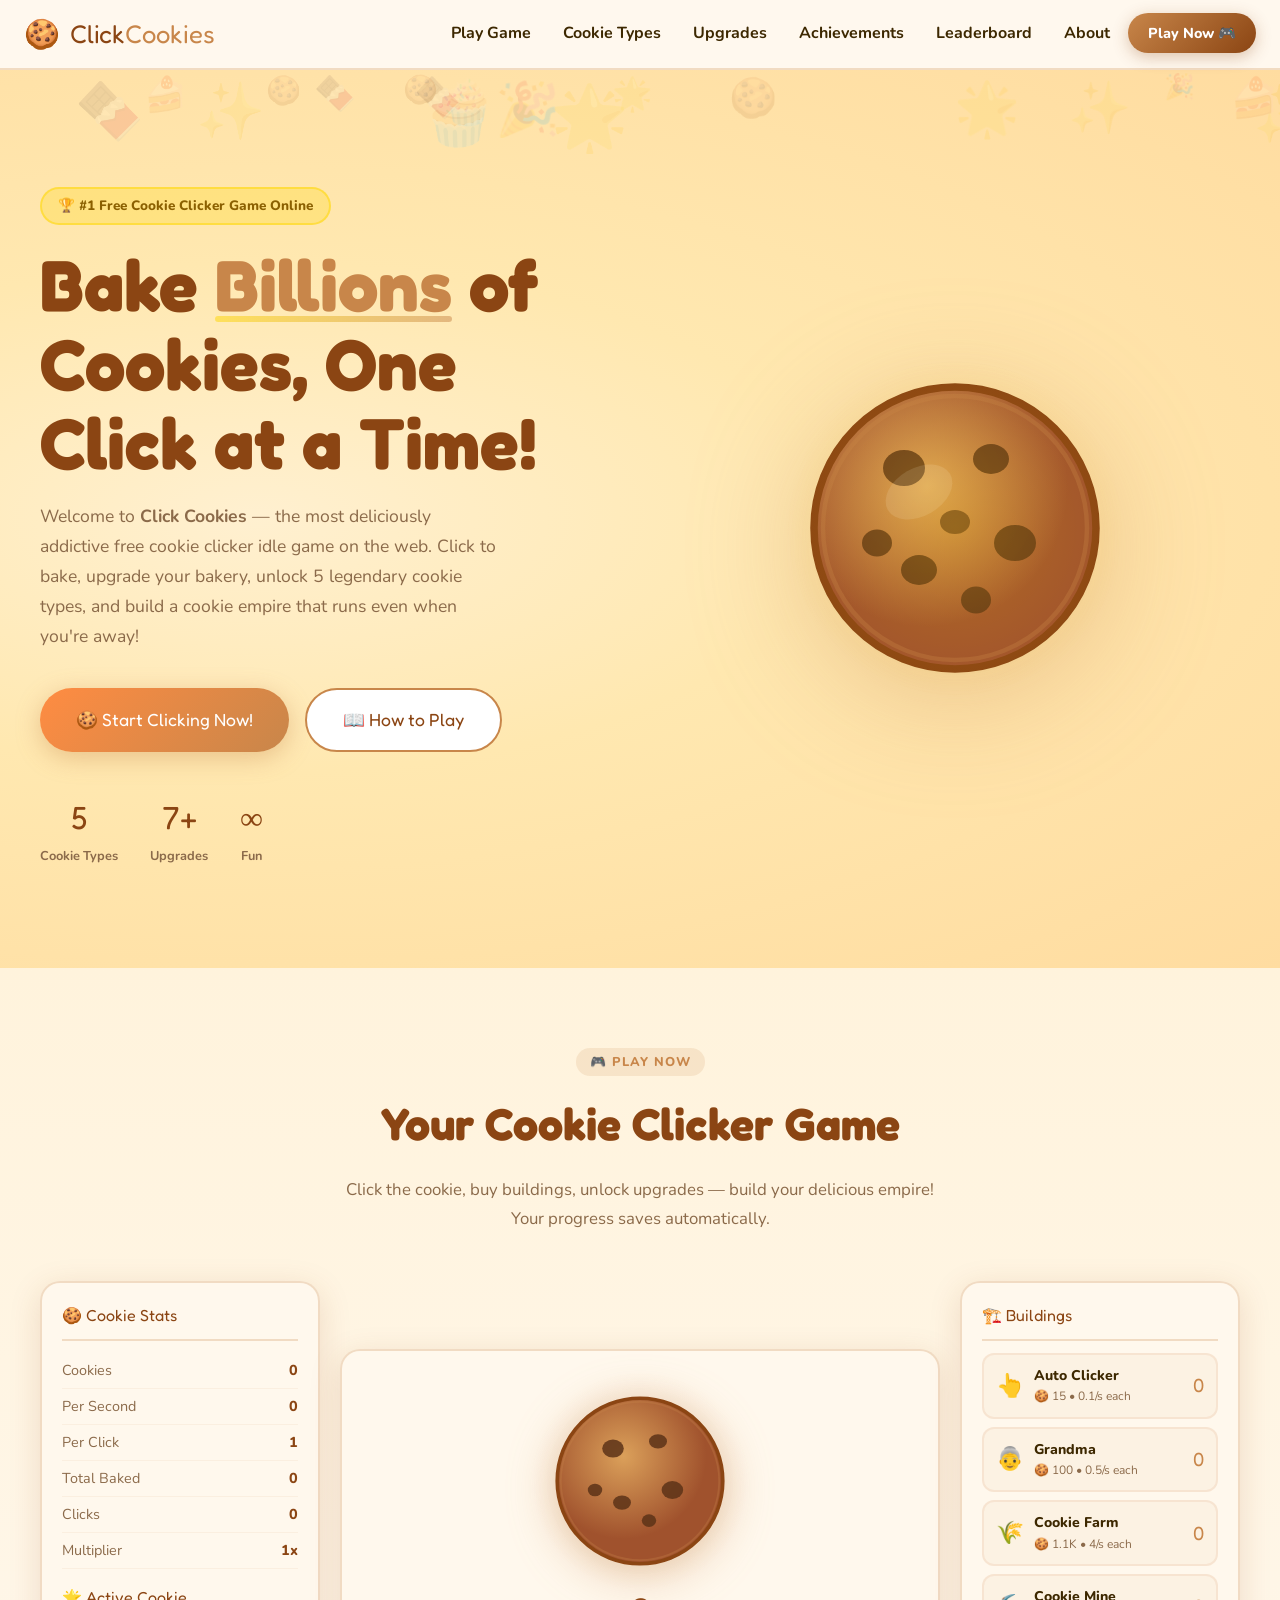
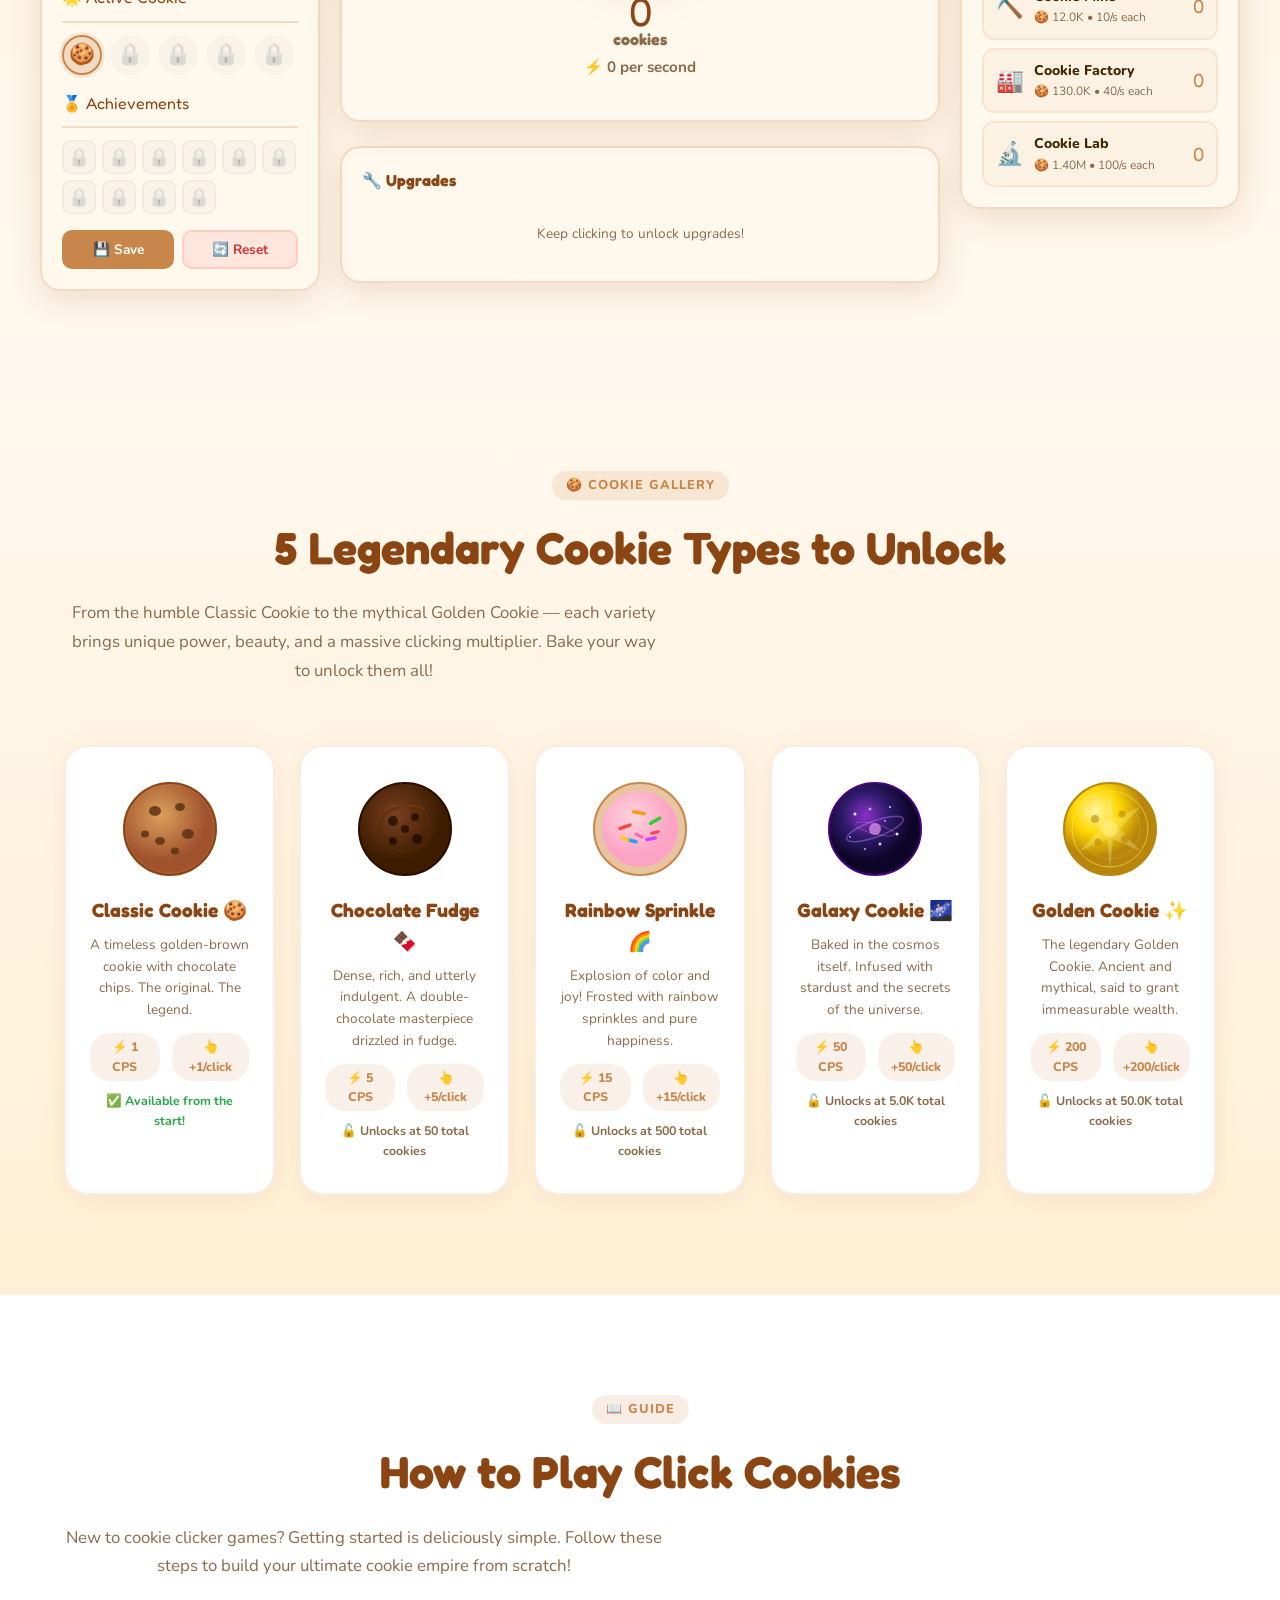
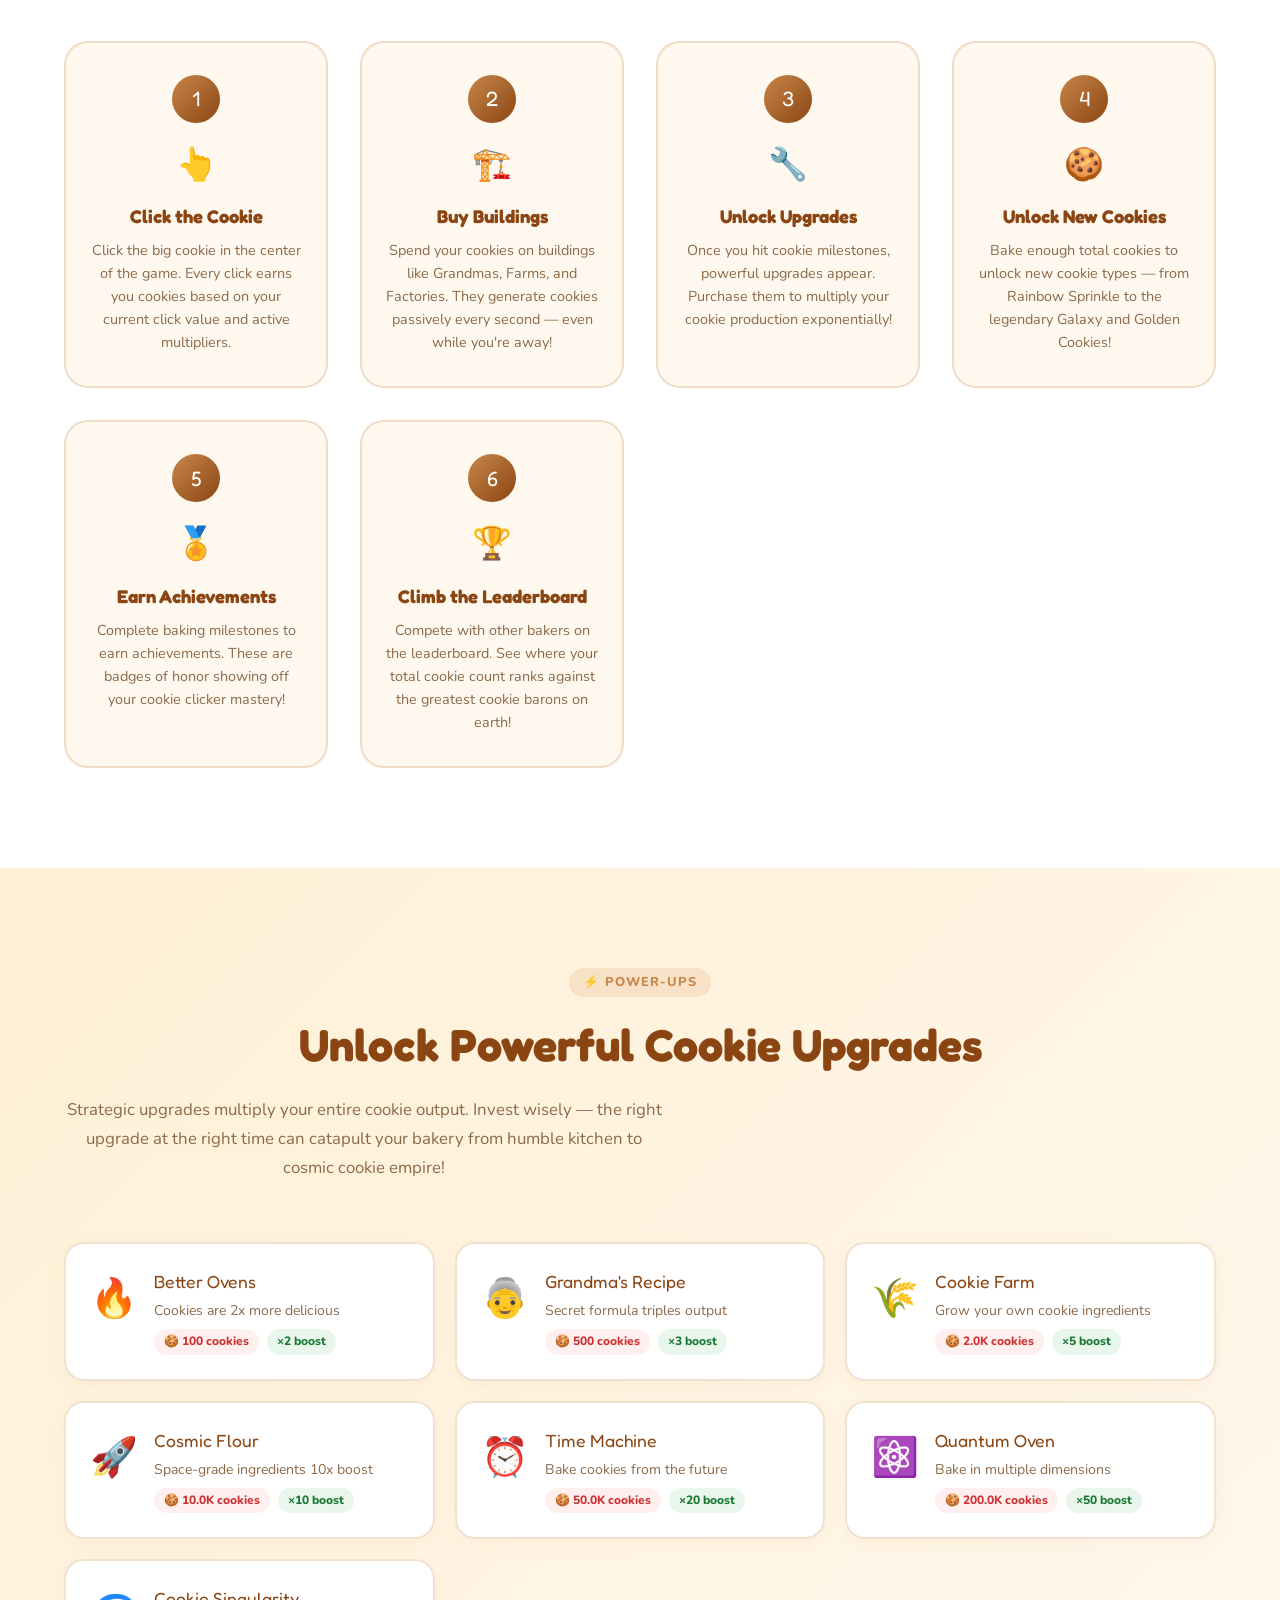
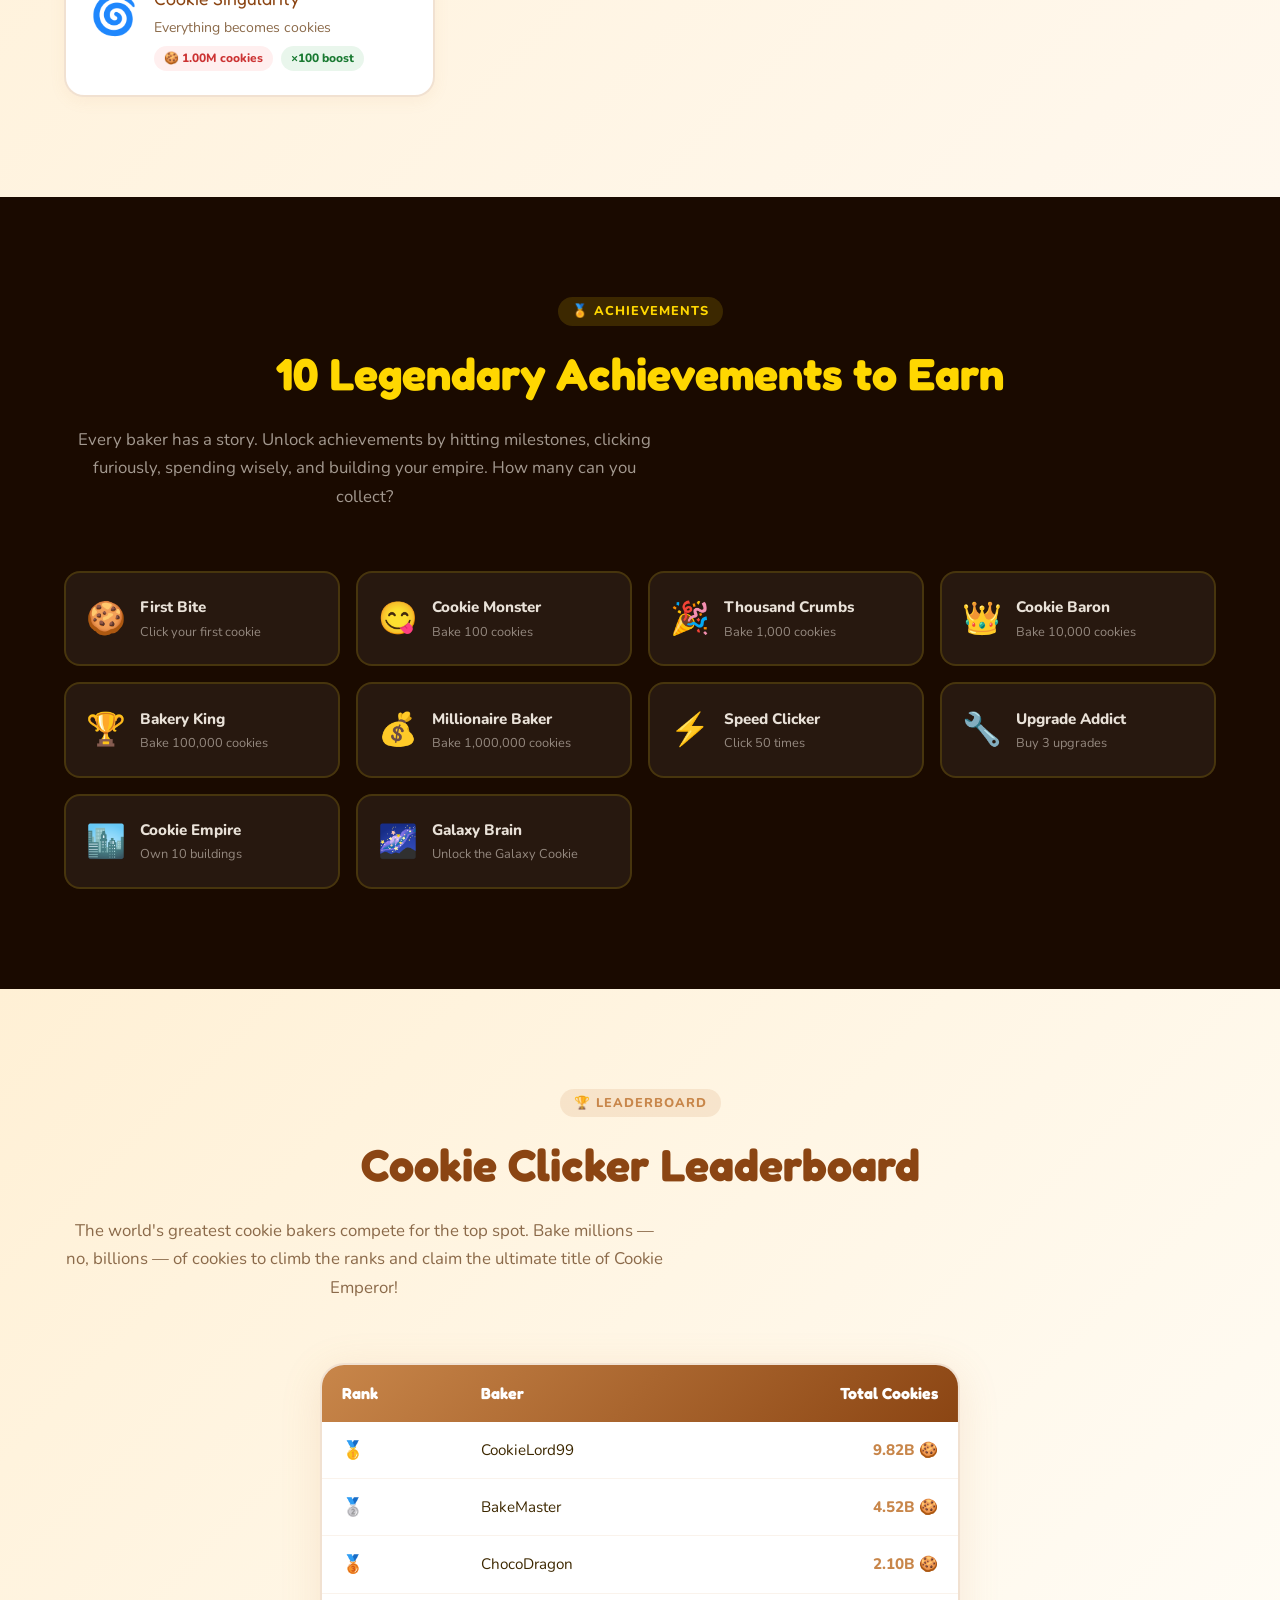
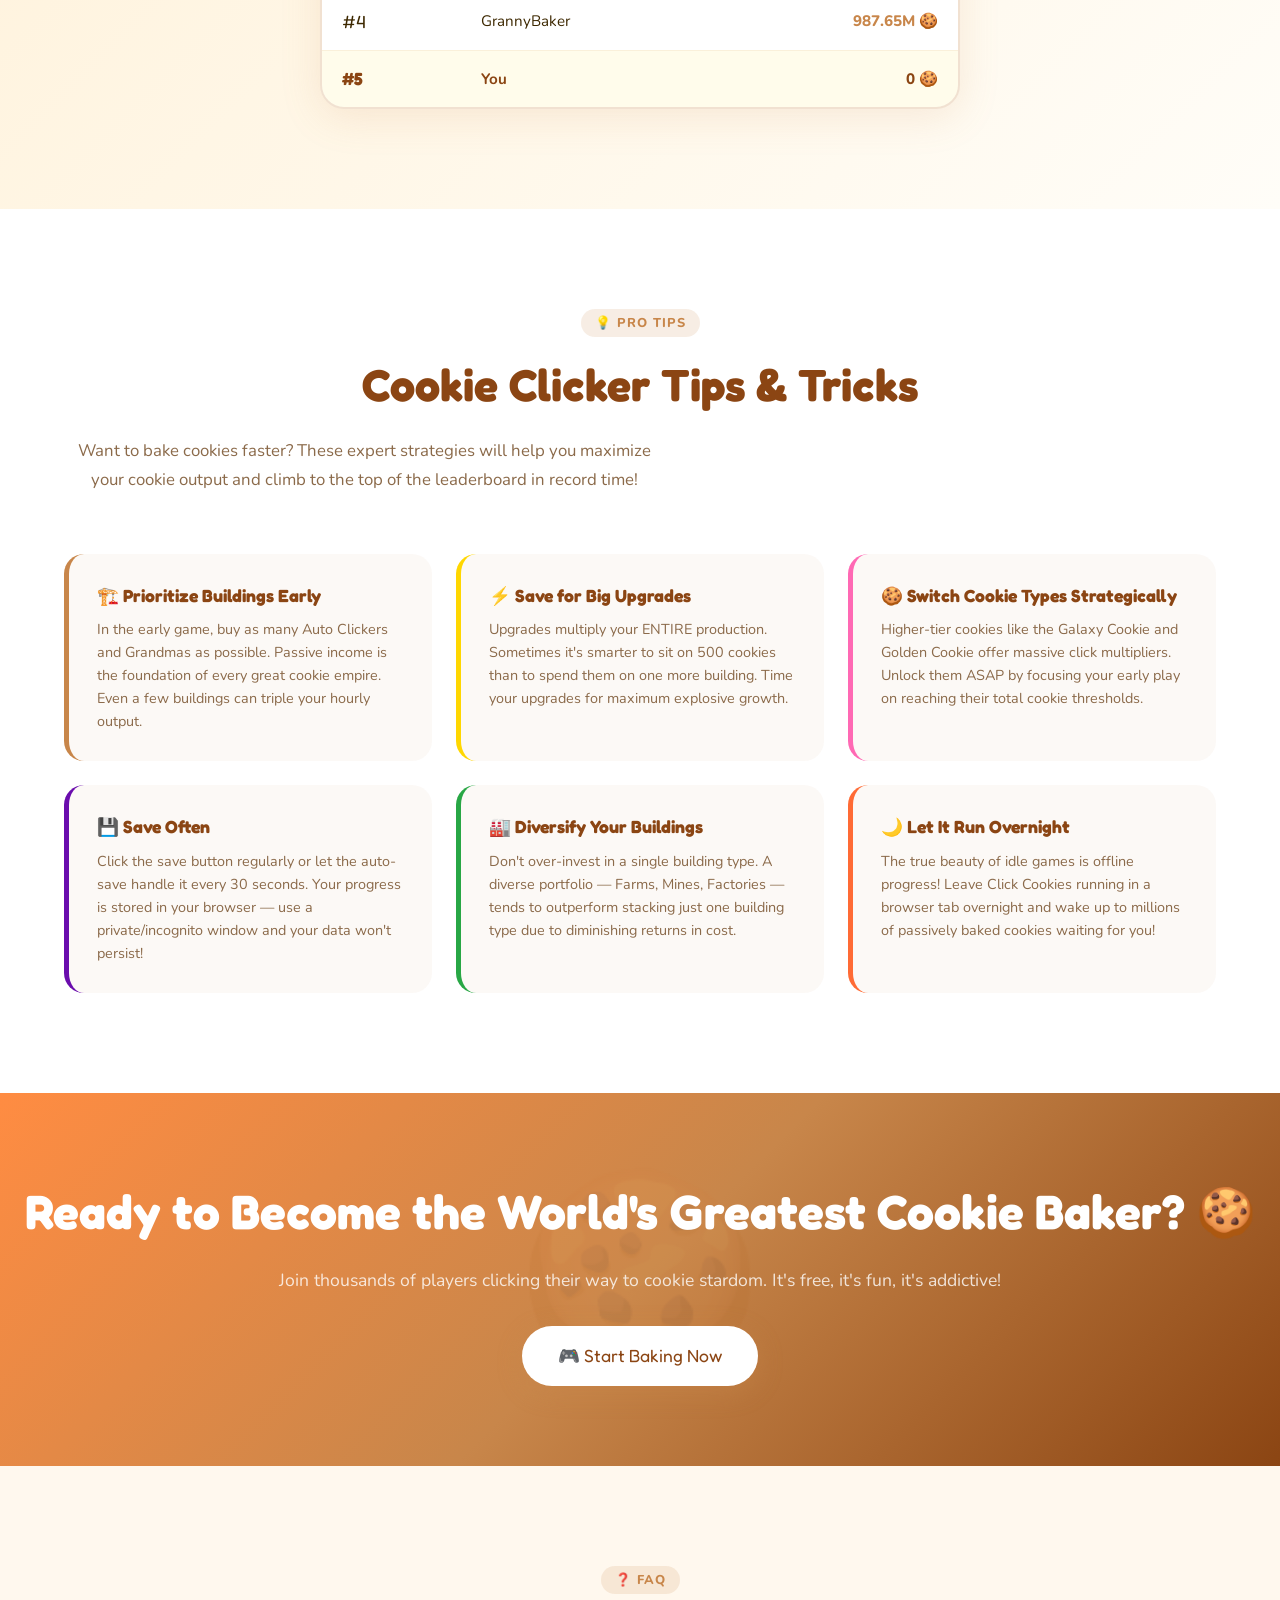
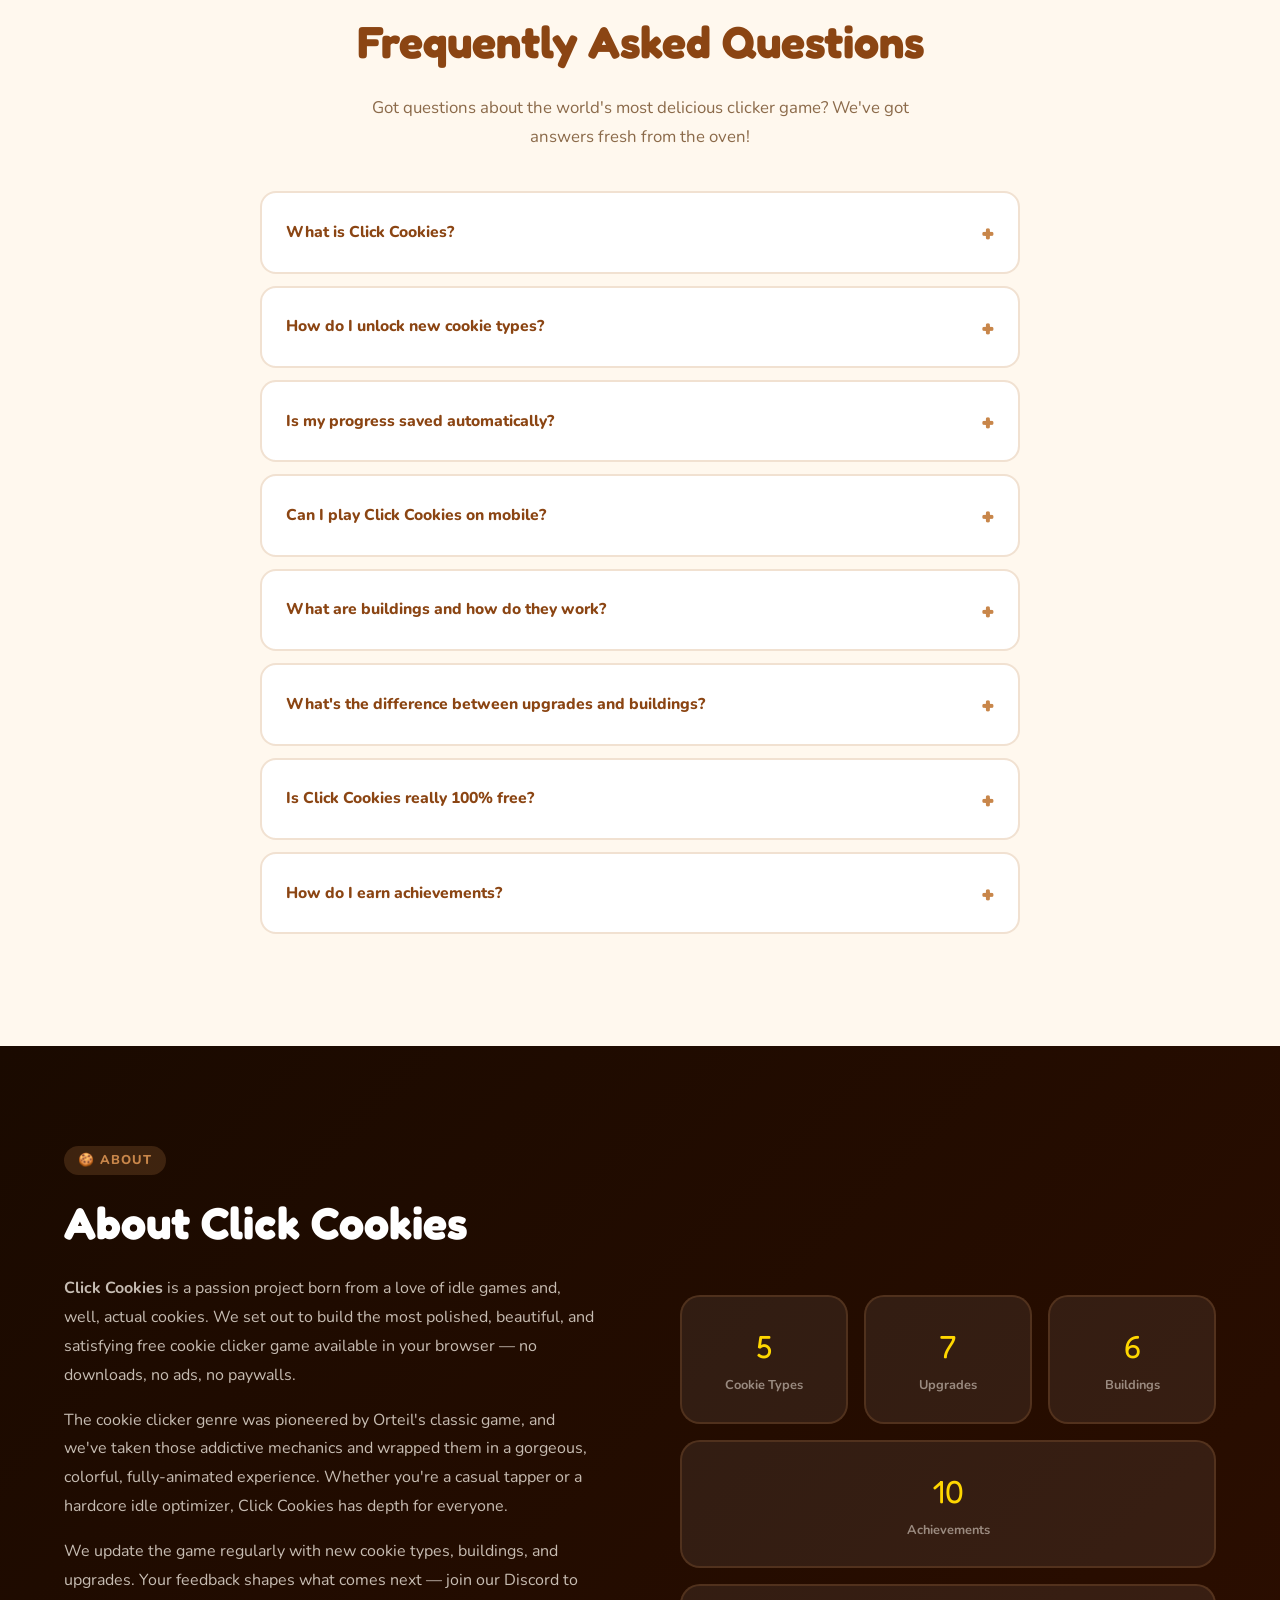
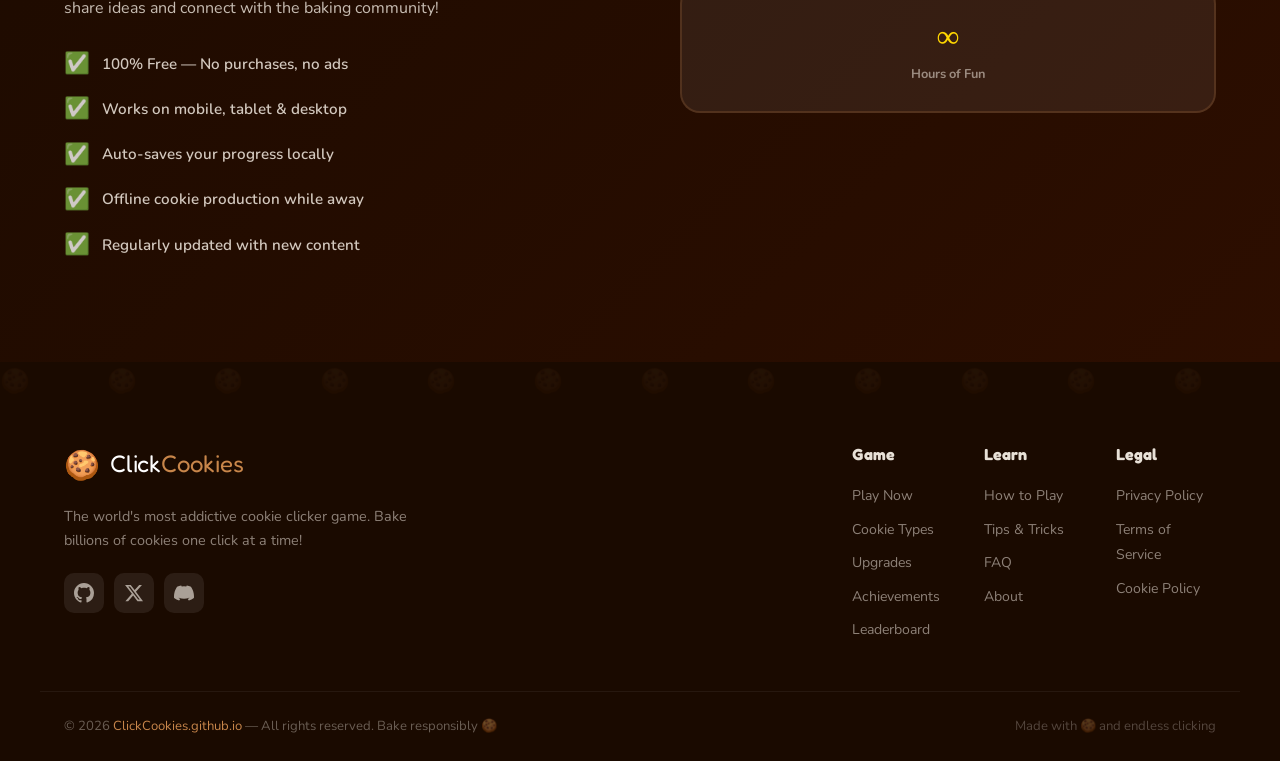
==== commit b82ce1f7: "Update index.html" ====
--- a/index.html
+++ b/index.html
@@ -12,6 +12,7 @@
   <meta name="author" content="ClickCookies"/>
   <meta name="robots" content="index, follow"/>
   <link rel="canonical" href="https://clickcookies.github.io/"/>
+  <link rel="icon" type="image/png" sizes="32x32" href="/favicon.png">
 
   <!-- Open Graph -->
   <meta property="og:title" content="Click Cookies — The Ultimate Cookie Clicker Game"/>
@@ -25,10 +26,7 @@
   <meta name="twitter:card" content="summary_large_image"/>
   <meta name="twitter:title" content="Click Cookies — The Ultimate Cookie Clicker Game"/>
   <meta name="twitter:description" content="Click, bake, and build your cookie empire! Play free now!"/>
-  <meta name="twitter:image" content="https://clickcookies.github.io/images/og-image.png"/>
-
-  <!-- Favicon -->
-  <link rel="icon" href="data:image/svg+xml,<svg xmlns='http://www.w3.org/2000/svg' viewBox='0 0 100 100'><text y='.9em' font-size='90'>🍪</text></svg>"/>
+  <meta name="twitter:image" content="https://clickcookies.github.io/images/og-image.png"/>  
 
   <!-- Fonts -->
   <link rel="preconnect" href="https://fonts.googleapis.com"/>
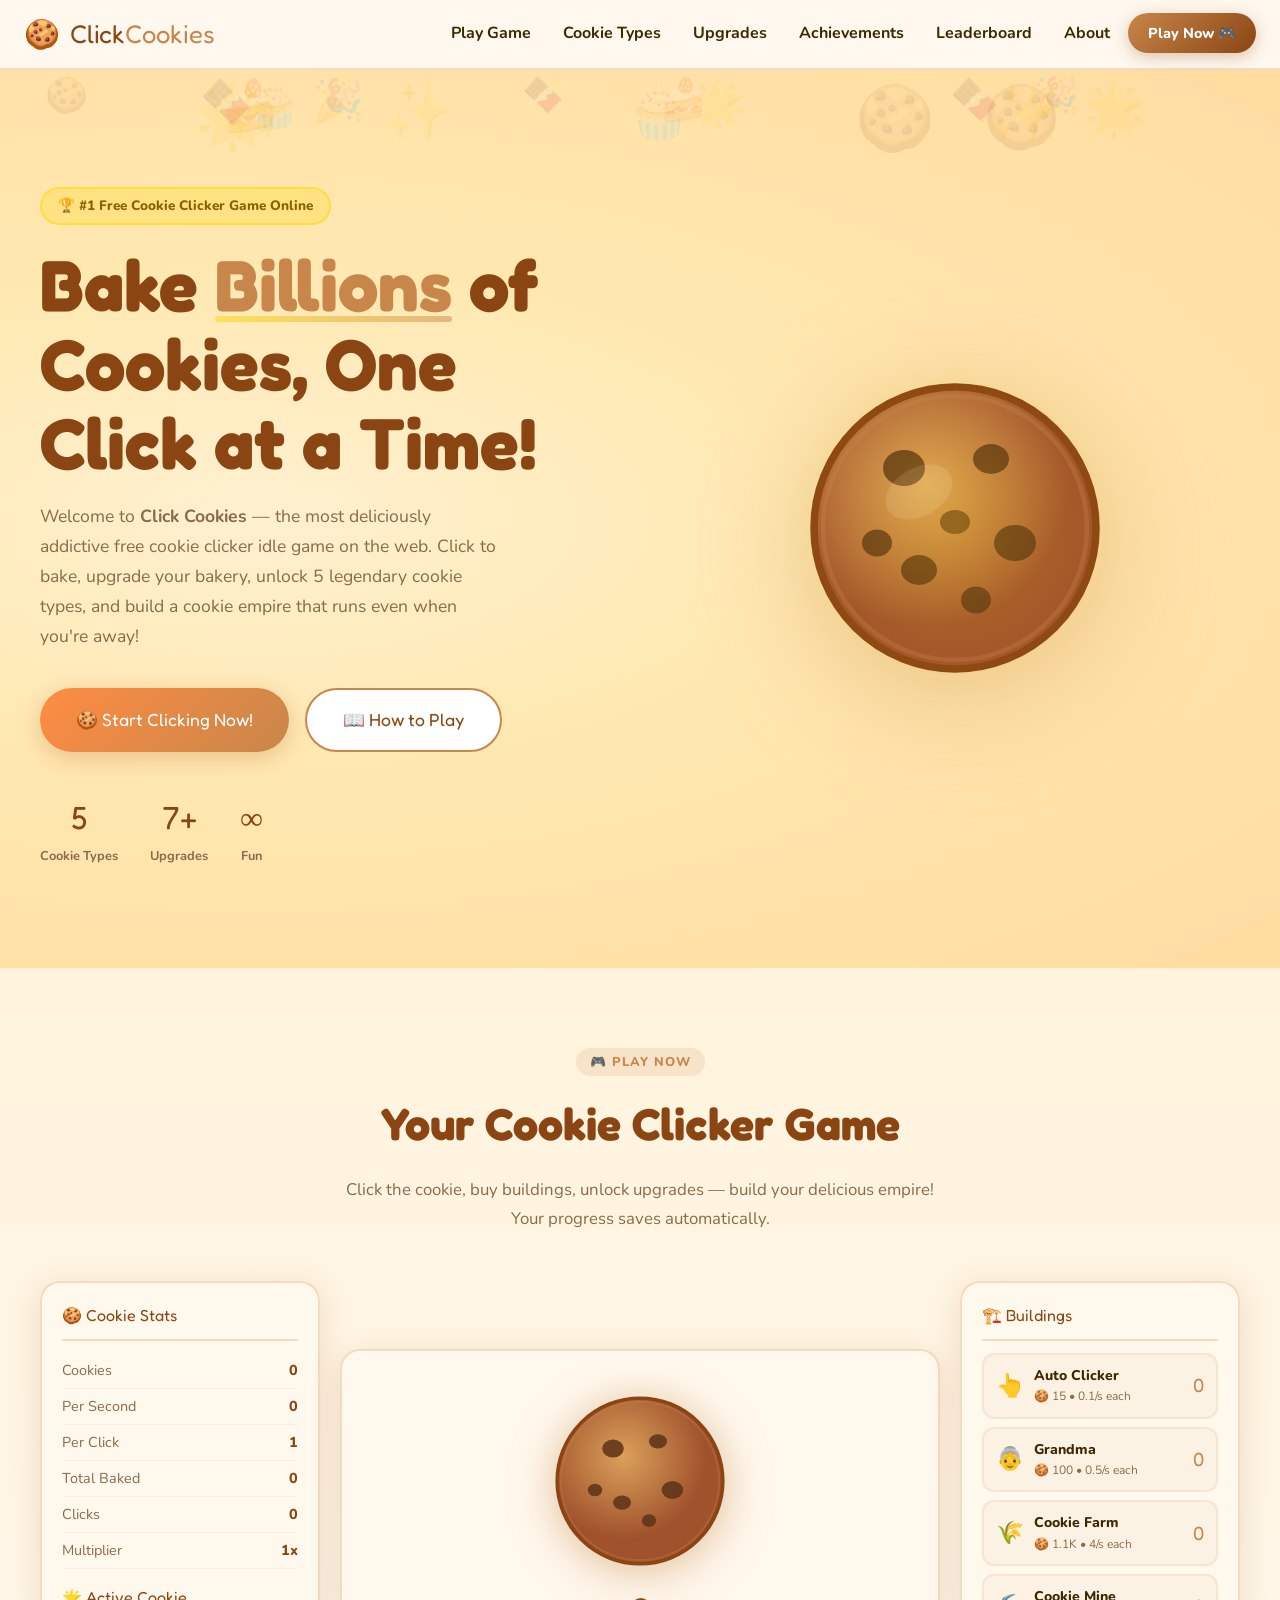
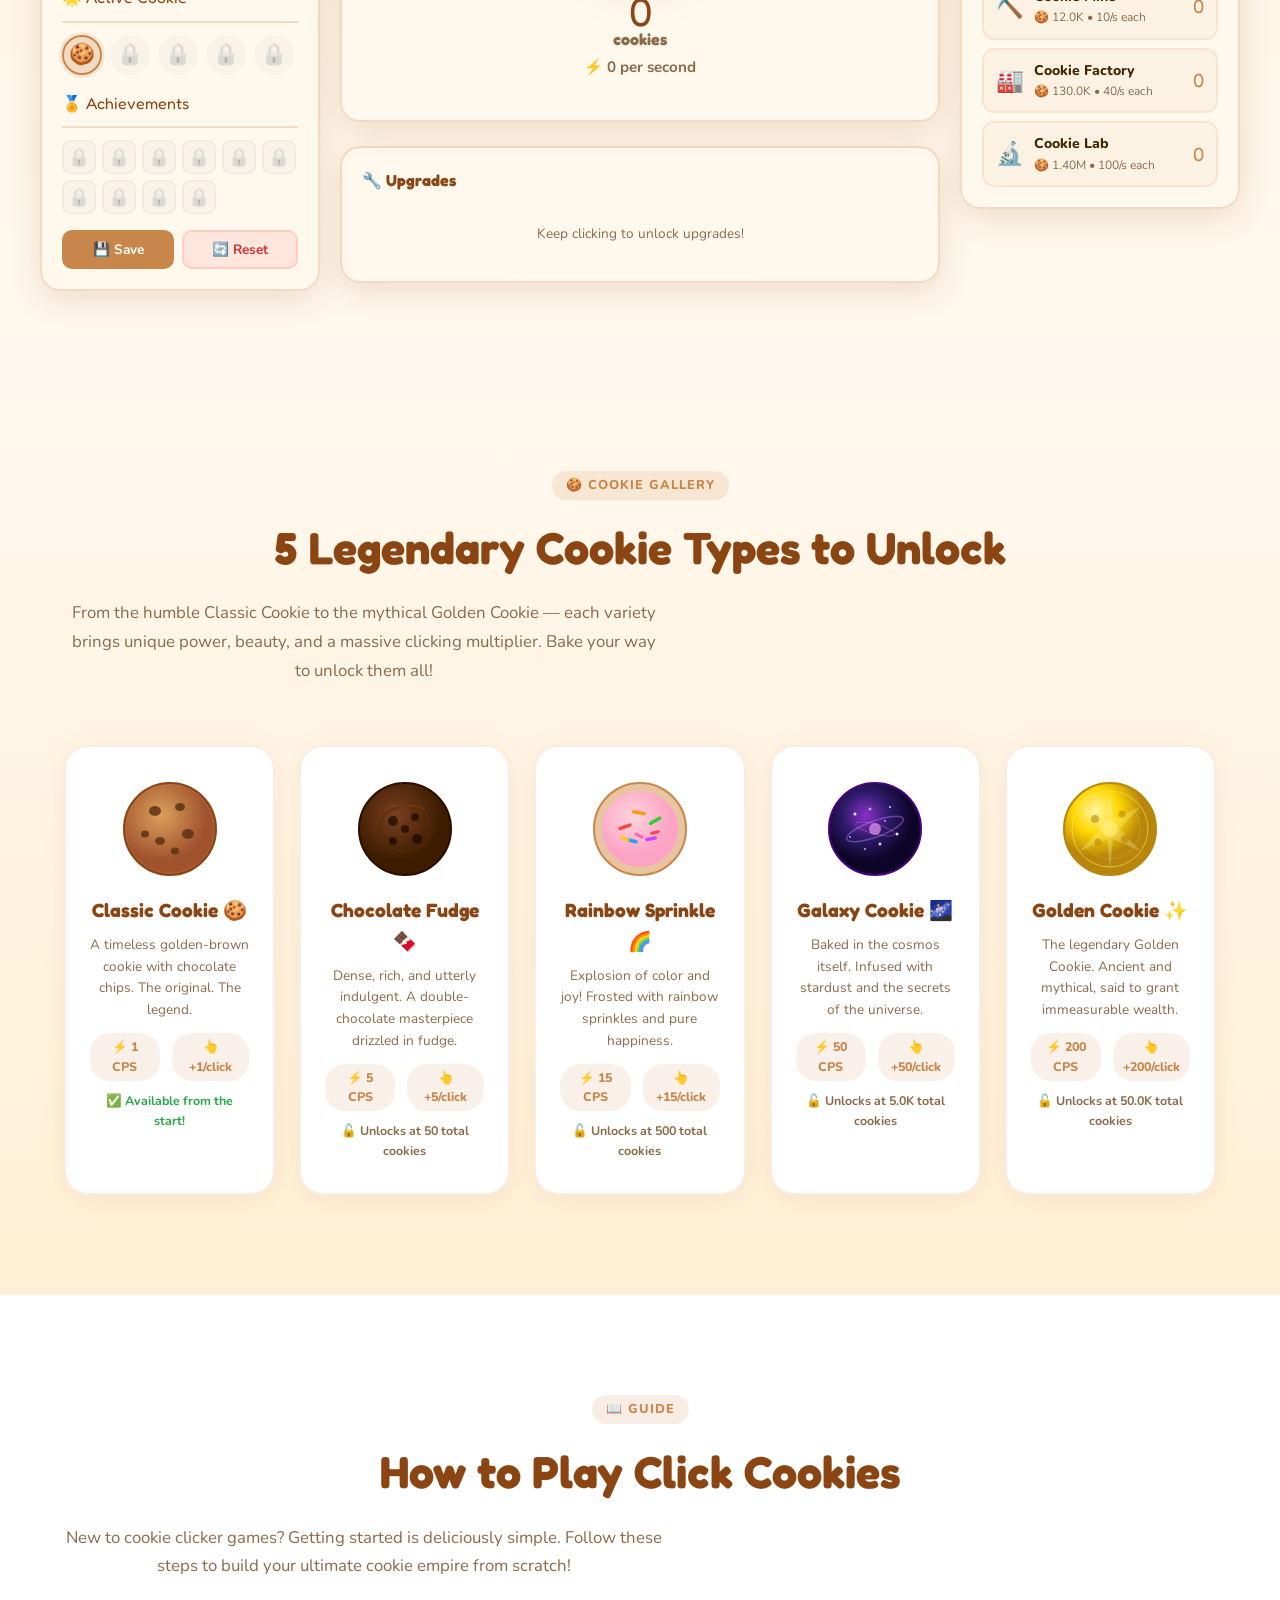
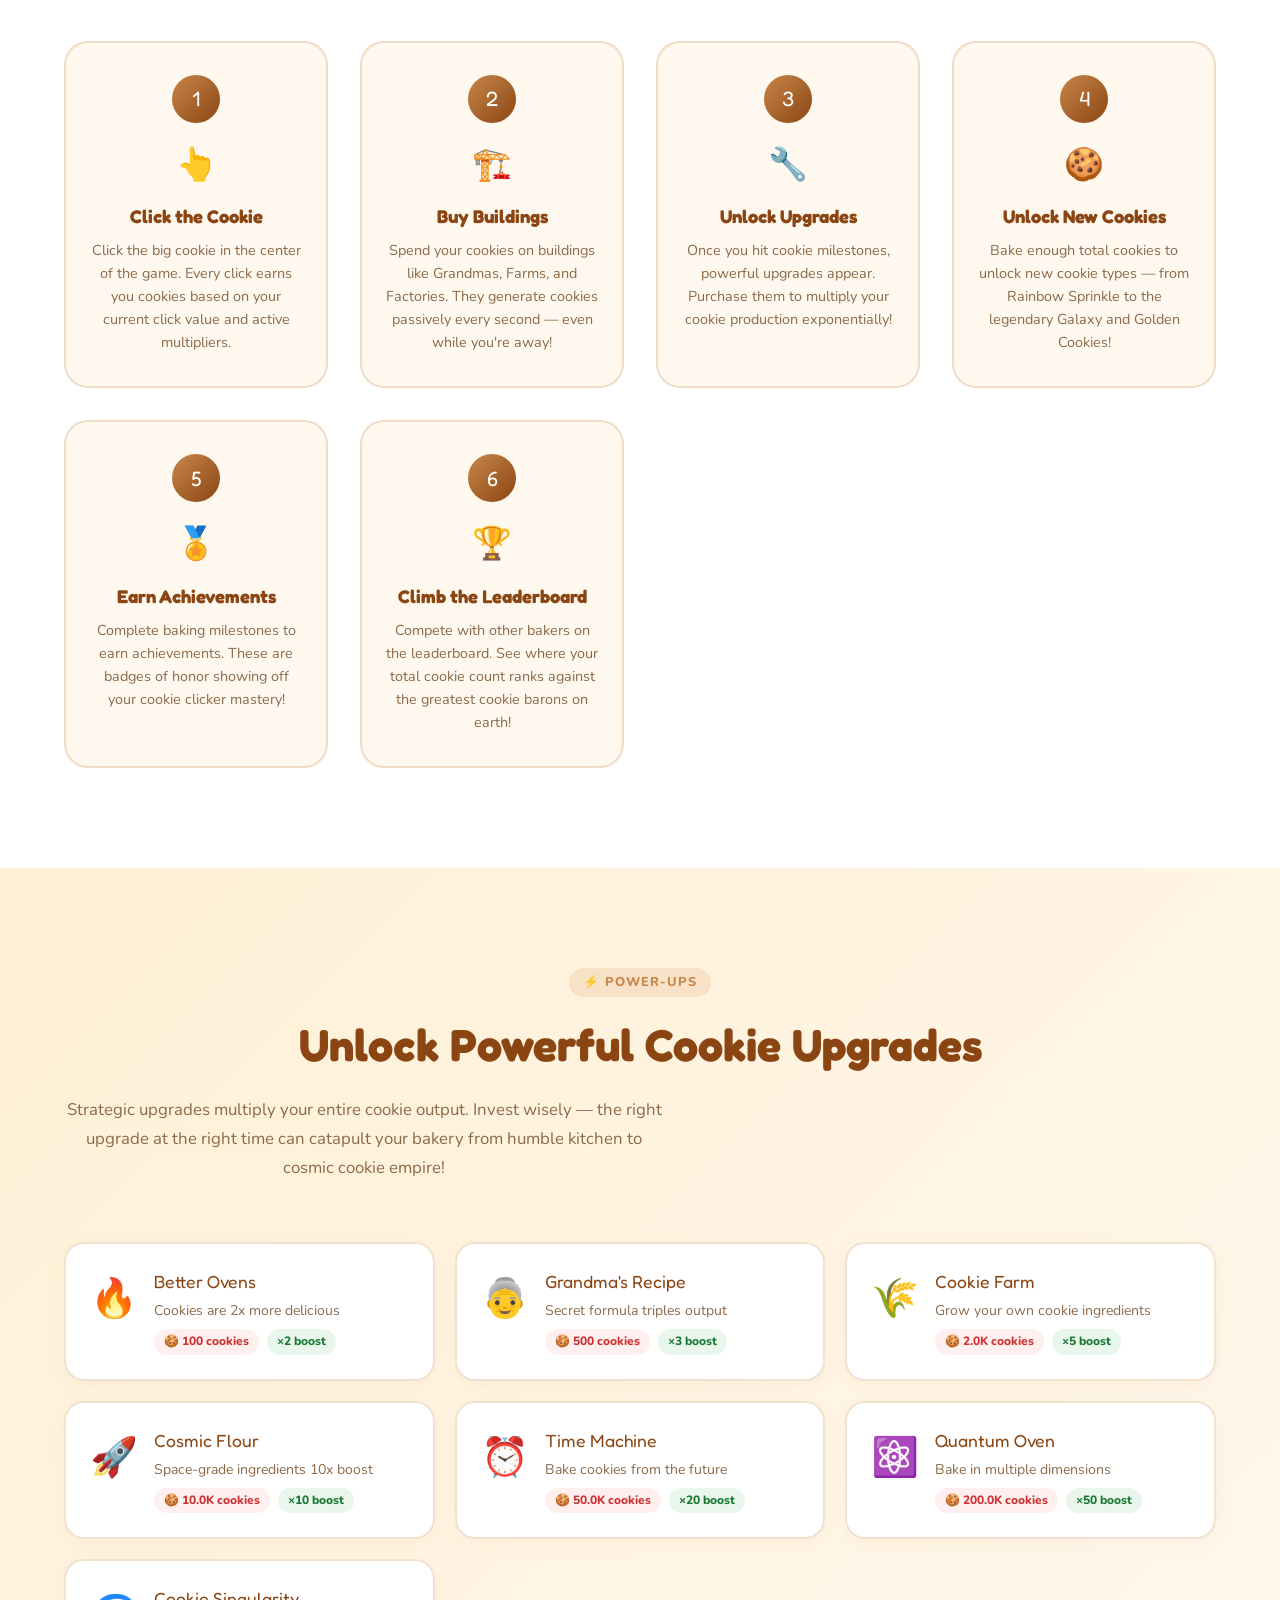
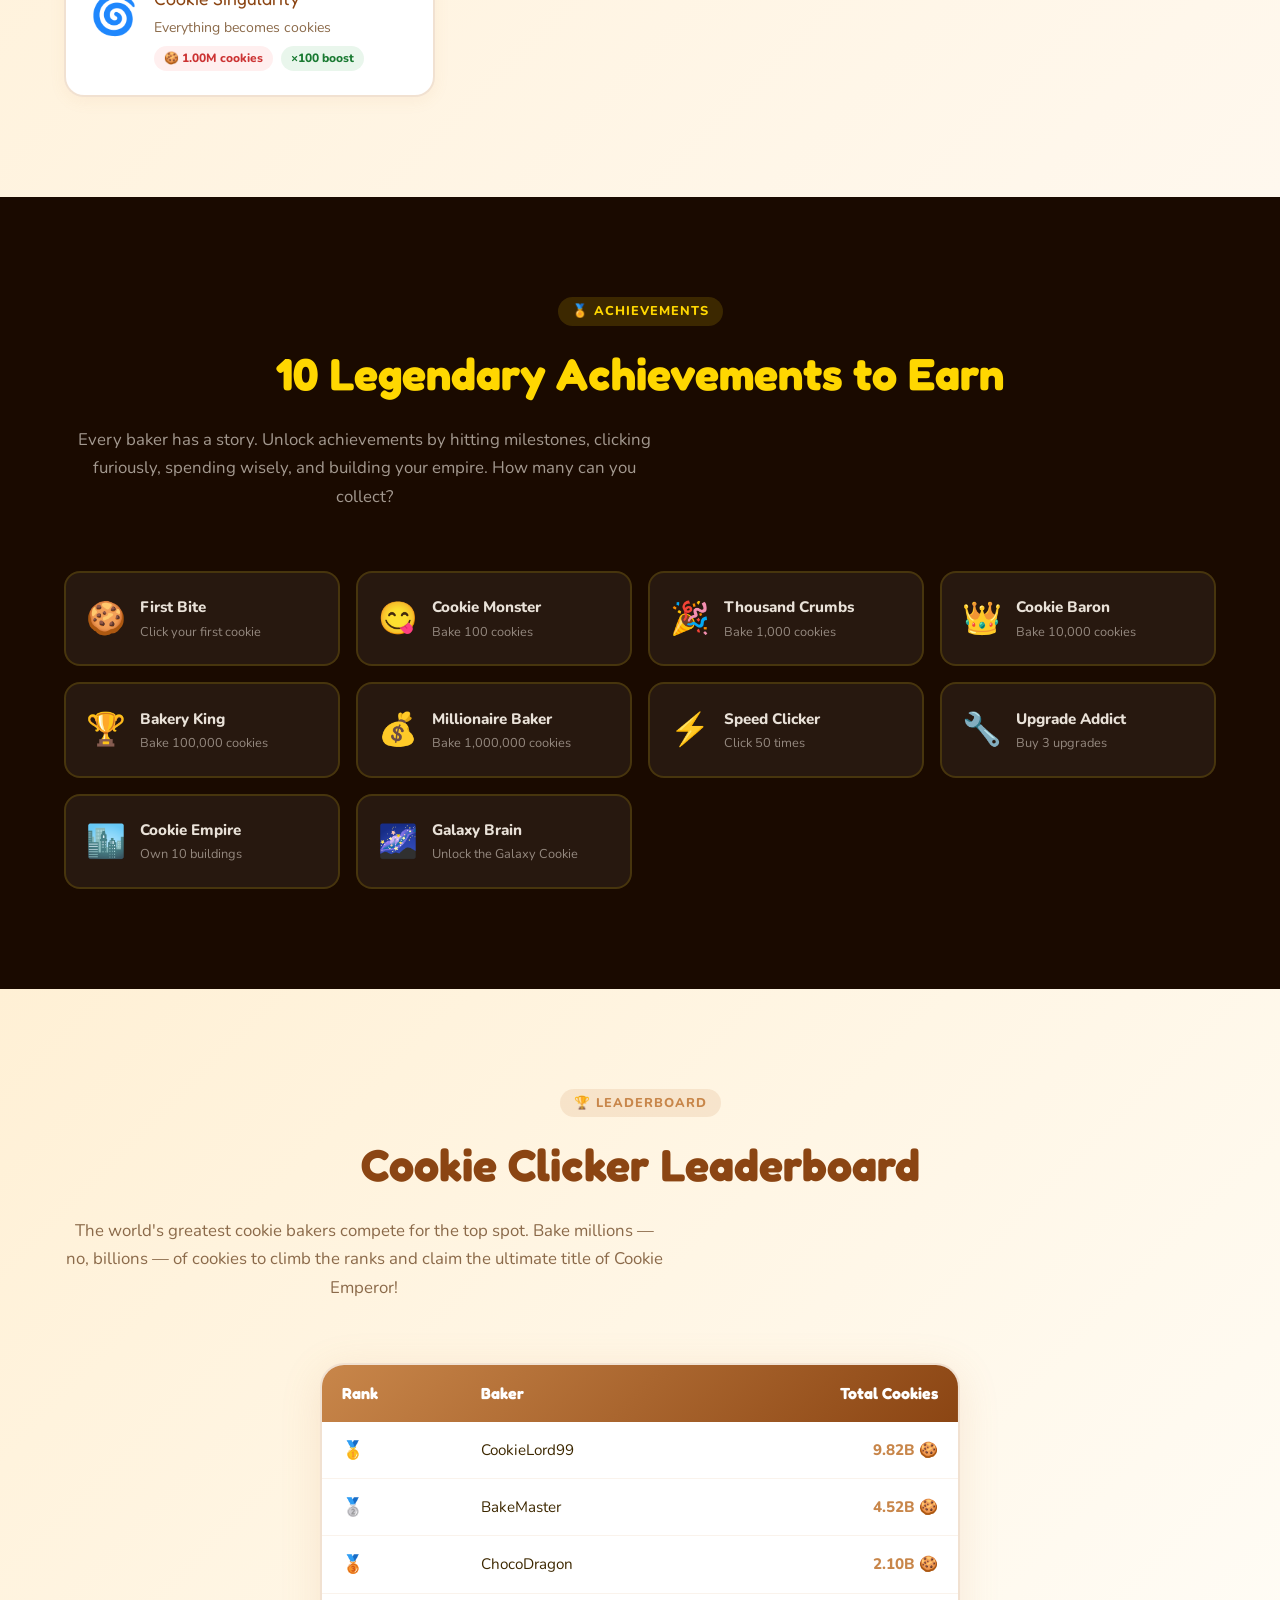
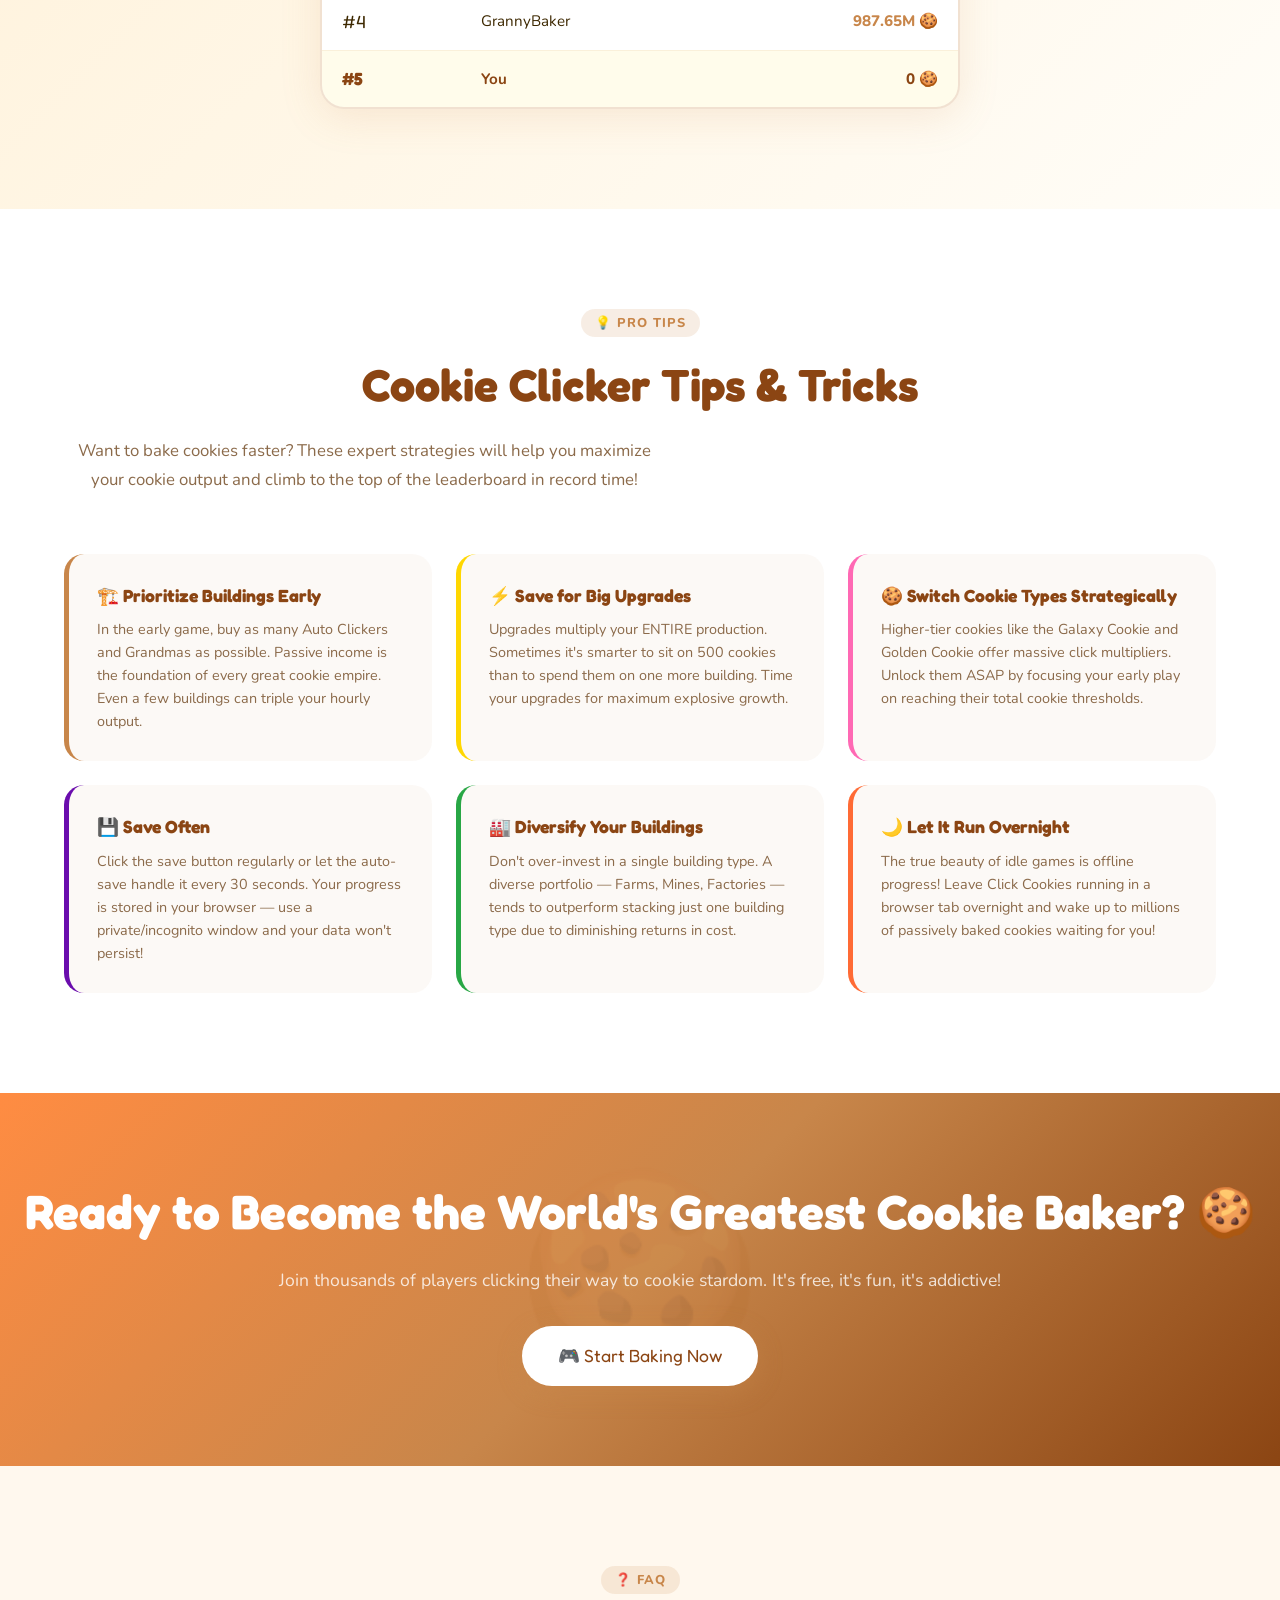
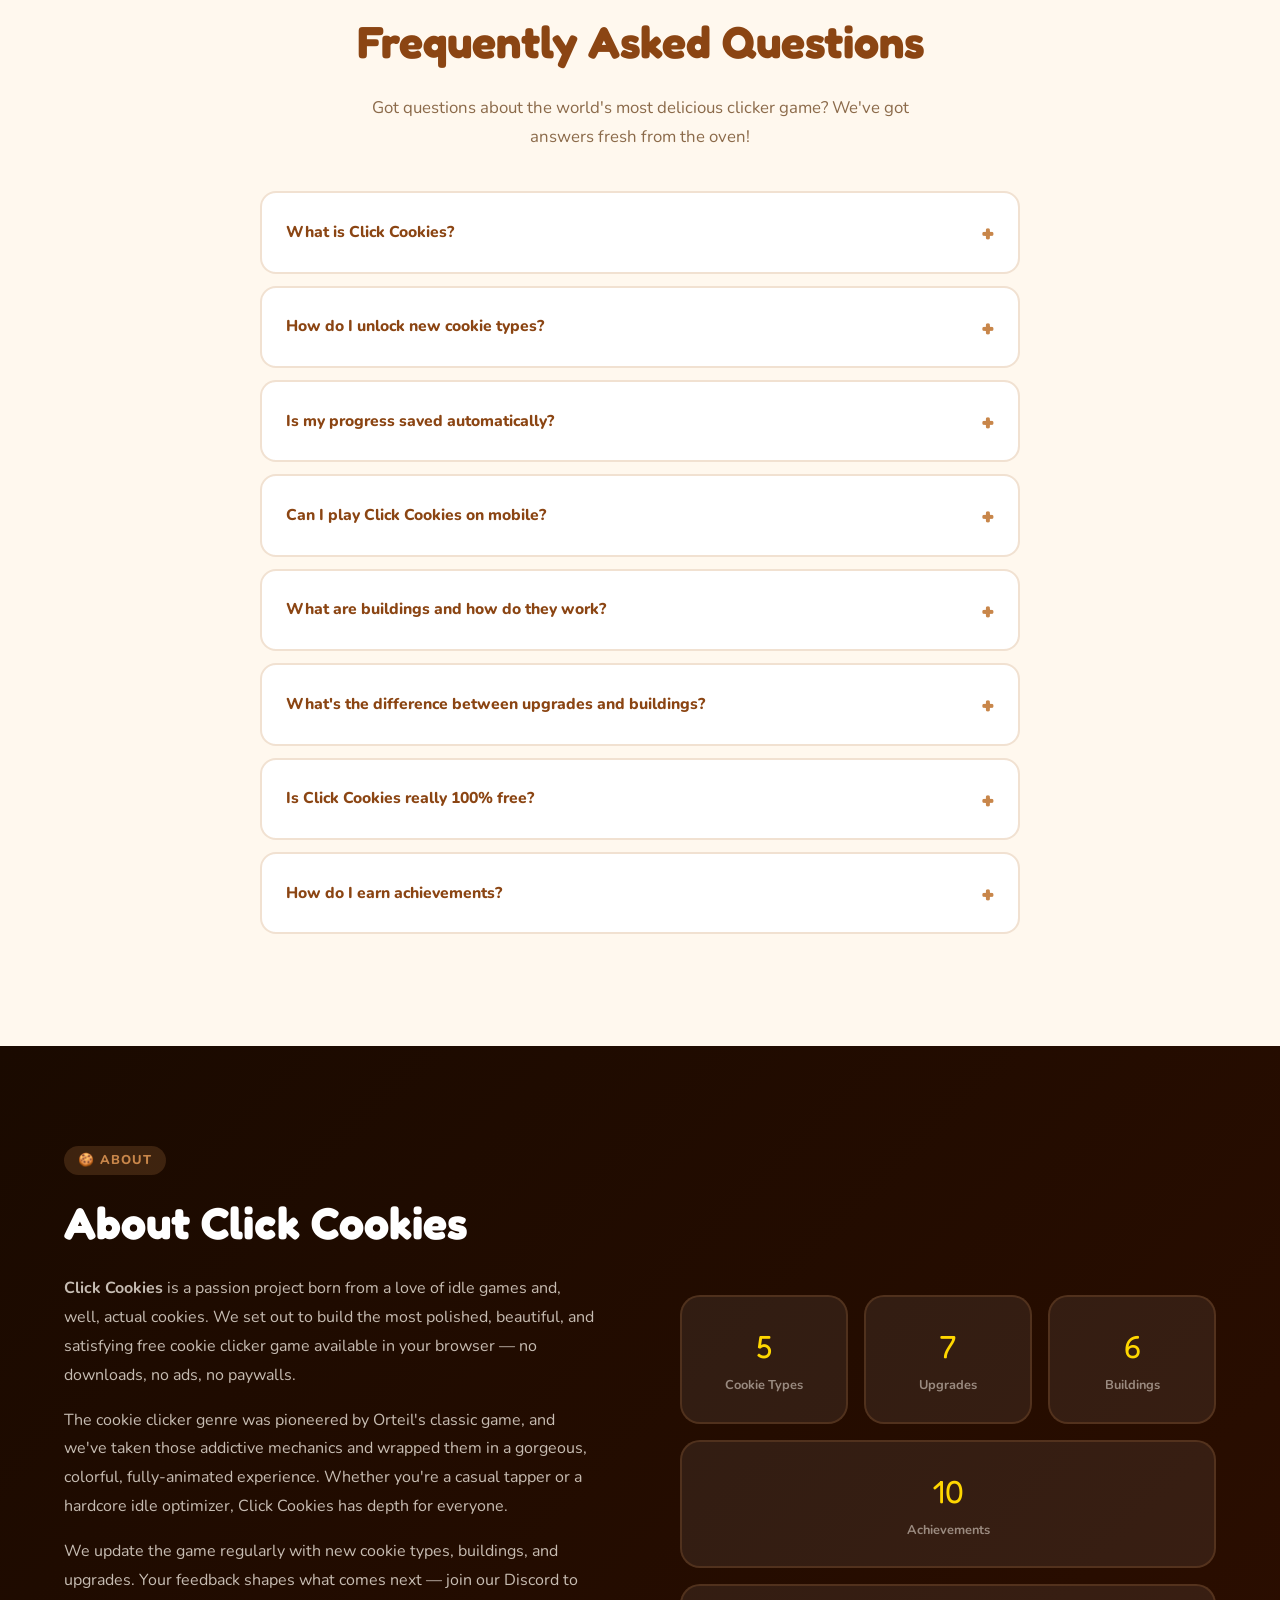
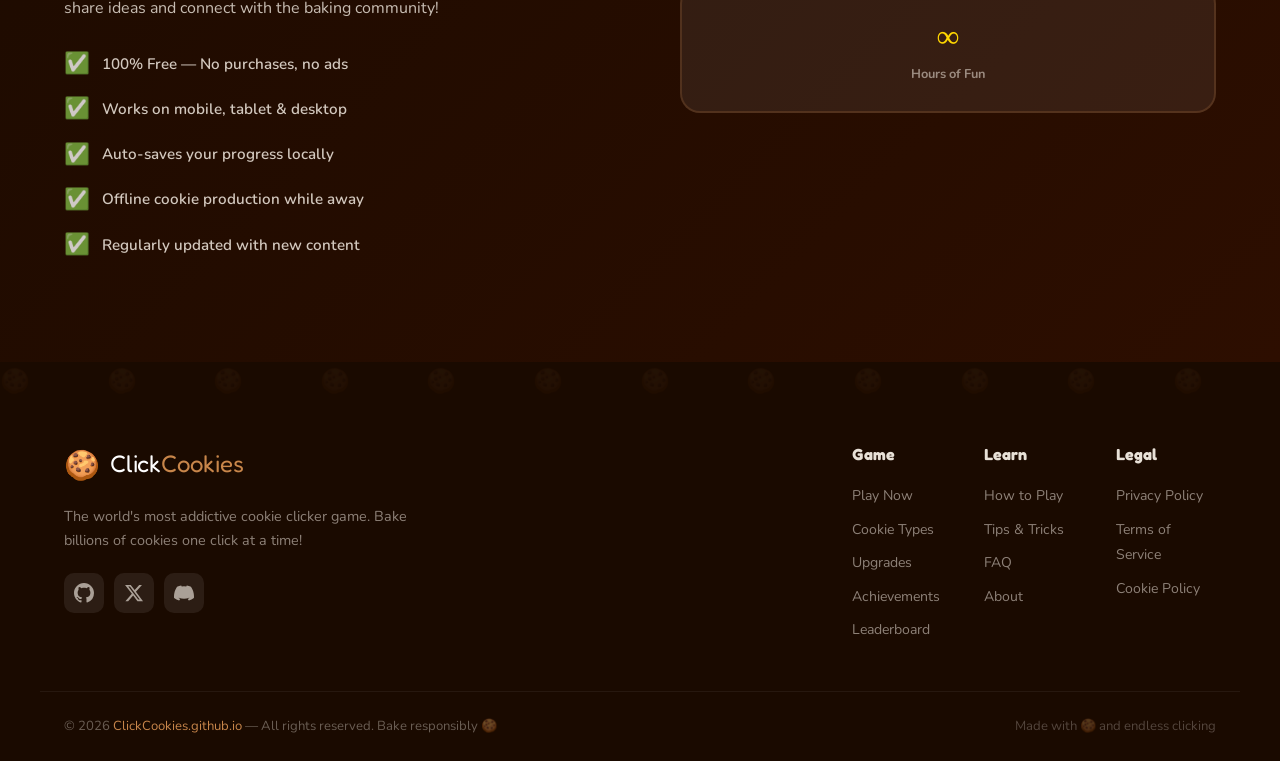
==== commit 2bb8285f: "Update index.html" ====
--- a/index.html
+++ b/index.html
@@ -6,8 +6,8 @@
   <meta http-equiv="X-UA-Compatible" content="IE=edge"/>
 
   <!-- SEO Meta Tags -->
-  <title>Click Cookies — Free Cookie Clicker Game | Bake Billions of Cookies!</title>
-  <meta name="description" content="Play Click Cookies — the ultimate free cookie clicker game! Click, upgrade, and bake billions of cookies. Unlock 5 cookie types, buy buildings, earn achievements. No download needed!"/>
+  <title>Cookie Clicker — Free Cookie Clicker Game | Unblocked</title>
+  <meta name="description" content="Play Cookie Clicker — the ultimate free cookie clicker game! Click, upgrade, and bake billions of cookies. Unlock 5 cookie types, buy buildings, earn achievements. No download needed!"/>
   <meta name="keywords" content="cookie clicker, click cookies, cookie game, idle game, clicker game, bake cookies, cookie upgrades, free browser game, cookie clicker online, cookie clicker unblocked"/>
   <meta name="author" content="ClickCookies"/>
   <meta name="robots" content="index, follow"/>
@@ -15,7 +15,7 @@
   <link rel="icon" type="image/png" sizes="32x32" href="/favicon.png">
 
   <!-- Open Graph -->
-  <meta property="og:title" content="Click Cookies — The Ultimate Cookie Clicker Game"/>
+  <meta property="og:title" content="Cookie Clicker — The Ultimate Cookie Clicker Game"/>
   <meta property="og:description" content="Click, bake, and build your cookie empire! 5 cookie types, upgrades, achievements and more. Play free now!"/>
   <meta property="og:url" content="https://clickcookies.github.io/"/>
   <meta property="og:type" content="website"/>
@@ -24,7 +24,7 @@
 
   <!-- Twitter Card -->
   <meta name="twitter:card" content="summary_large_image"/>
-  <meta name="twitter:title" content="Click Cookies — The Ultimate Cookie Clicker Game"/>
+  <meta name="twitter:title" content="Cookie Clicker — The Ultimate Cookie Clicker Game"/>
   <meta name="twitter:description" content="Click, bake, and build your cookie empire! Play free now!"/>
   <meta name="twitter:image" content="https://clickcookies.github.io/images/og-image.png"/>  
 
@@ -44,7 +44,7 @@
       {
         "@type": "WebApplication",
         "@id": "https://clickcookies.github.io/#app",
-        "name": "Click Cookies",
+        "name": "Cookie Clicker",
         "url": "https://clickcookies.github.io/",
         "description": "Click Cookies is a free browser-based cookie clicker idle game where players click to bake cookies, purchase upgrades and buildings, unlock 5 different cookie types, and earn achievements.",
         "applicationCategory": "Game",
@@ -66,14 +66,7 @@
           "Auto-save progress",
           "Mobile compatible",
           "No download required"
-        ],
-        "screenshot": "https://clickcookies.github.io/images/screenshot.png",
-        "aggregateRating": {
-          "@type": "AggregateRating",
-          "ratingValue": "4.8",
-          "ratingCount": "12450",
-          "bestRating": "5",
-          "worstRating": "1"
+        ],       
         }
       },
       {
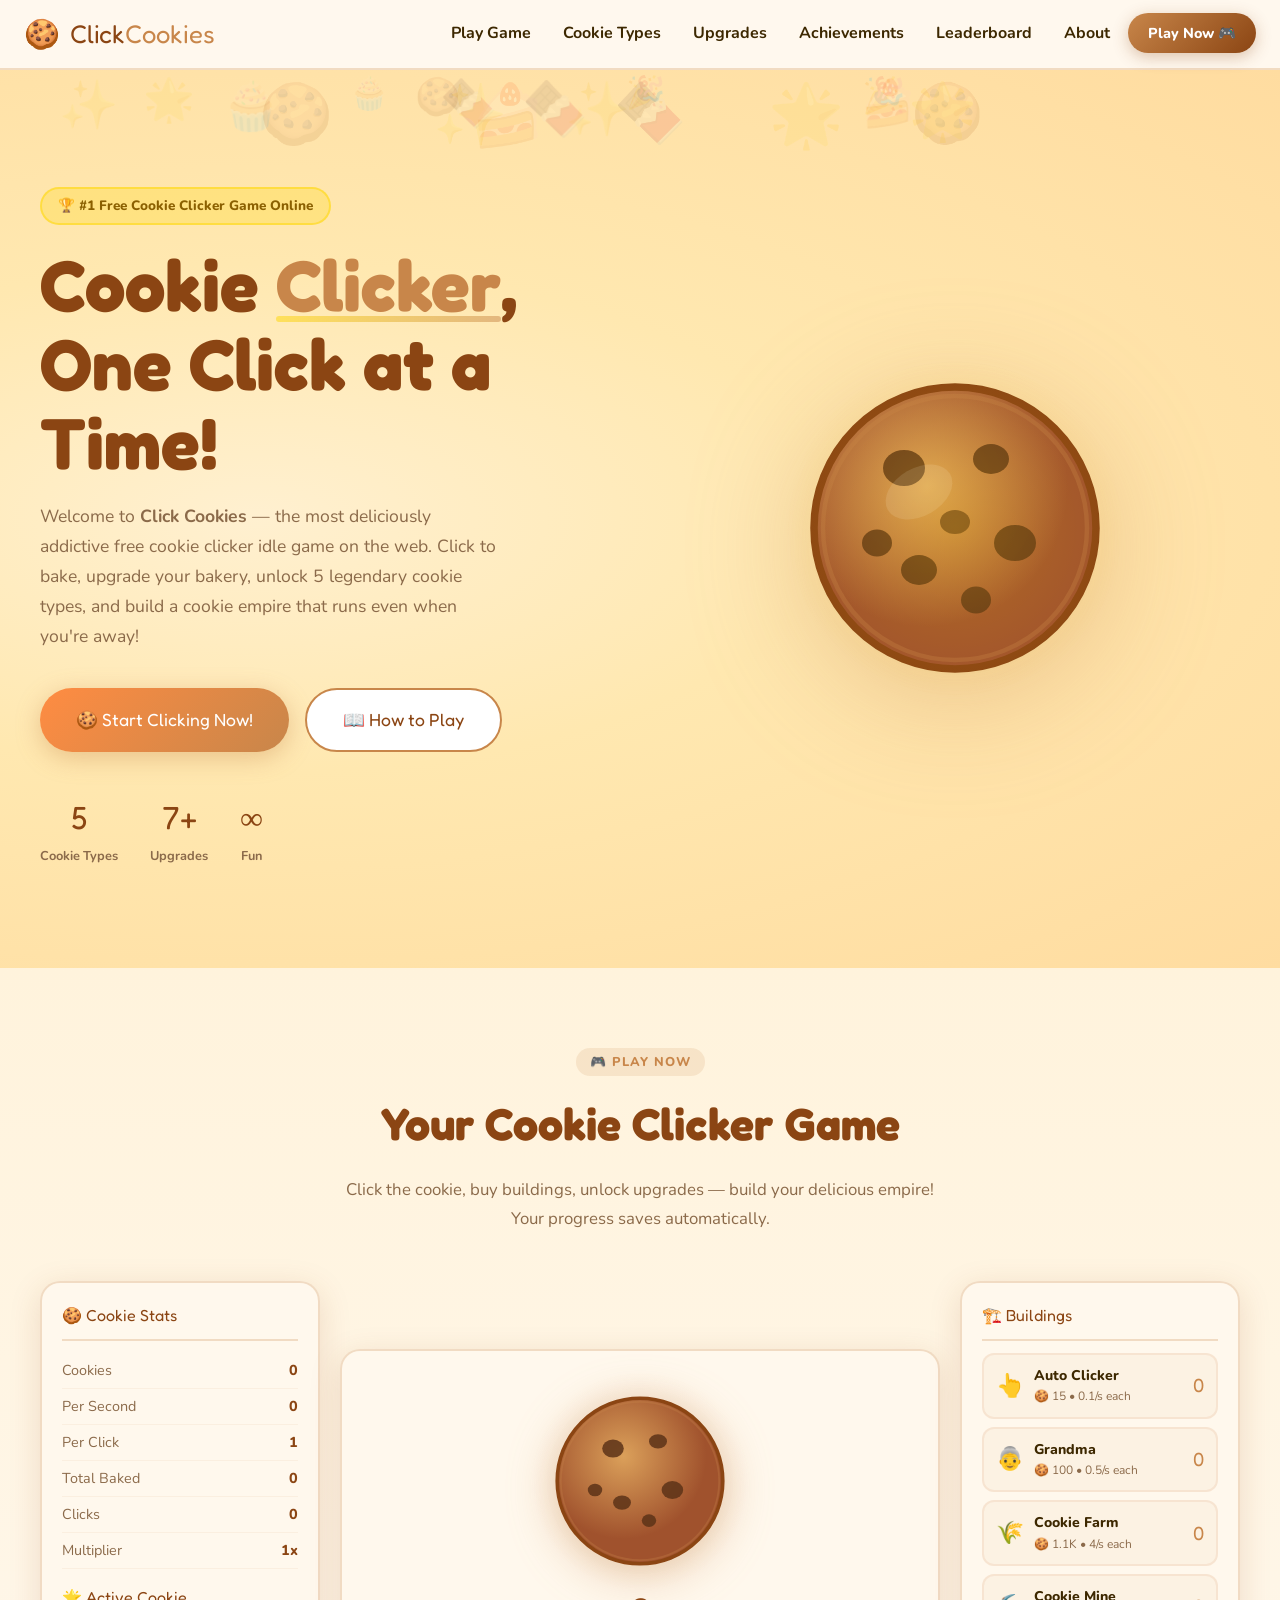
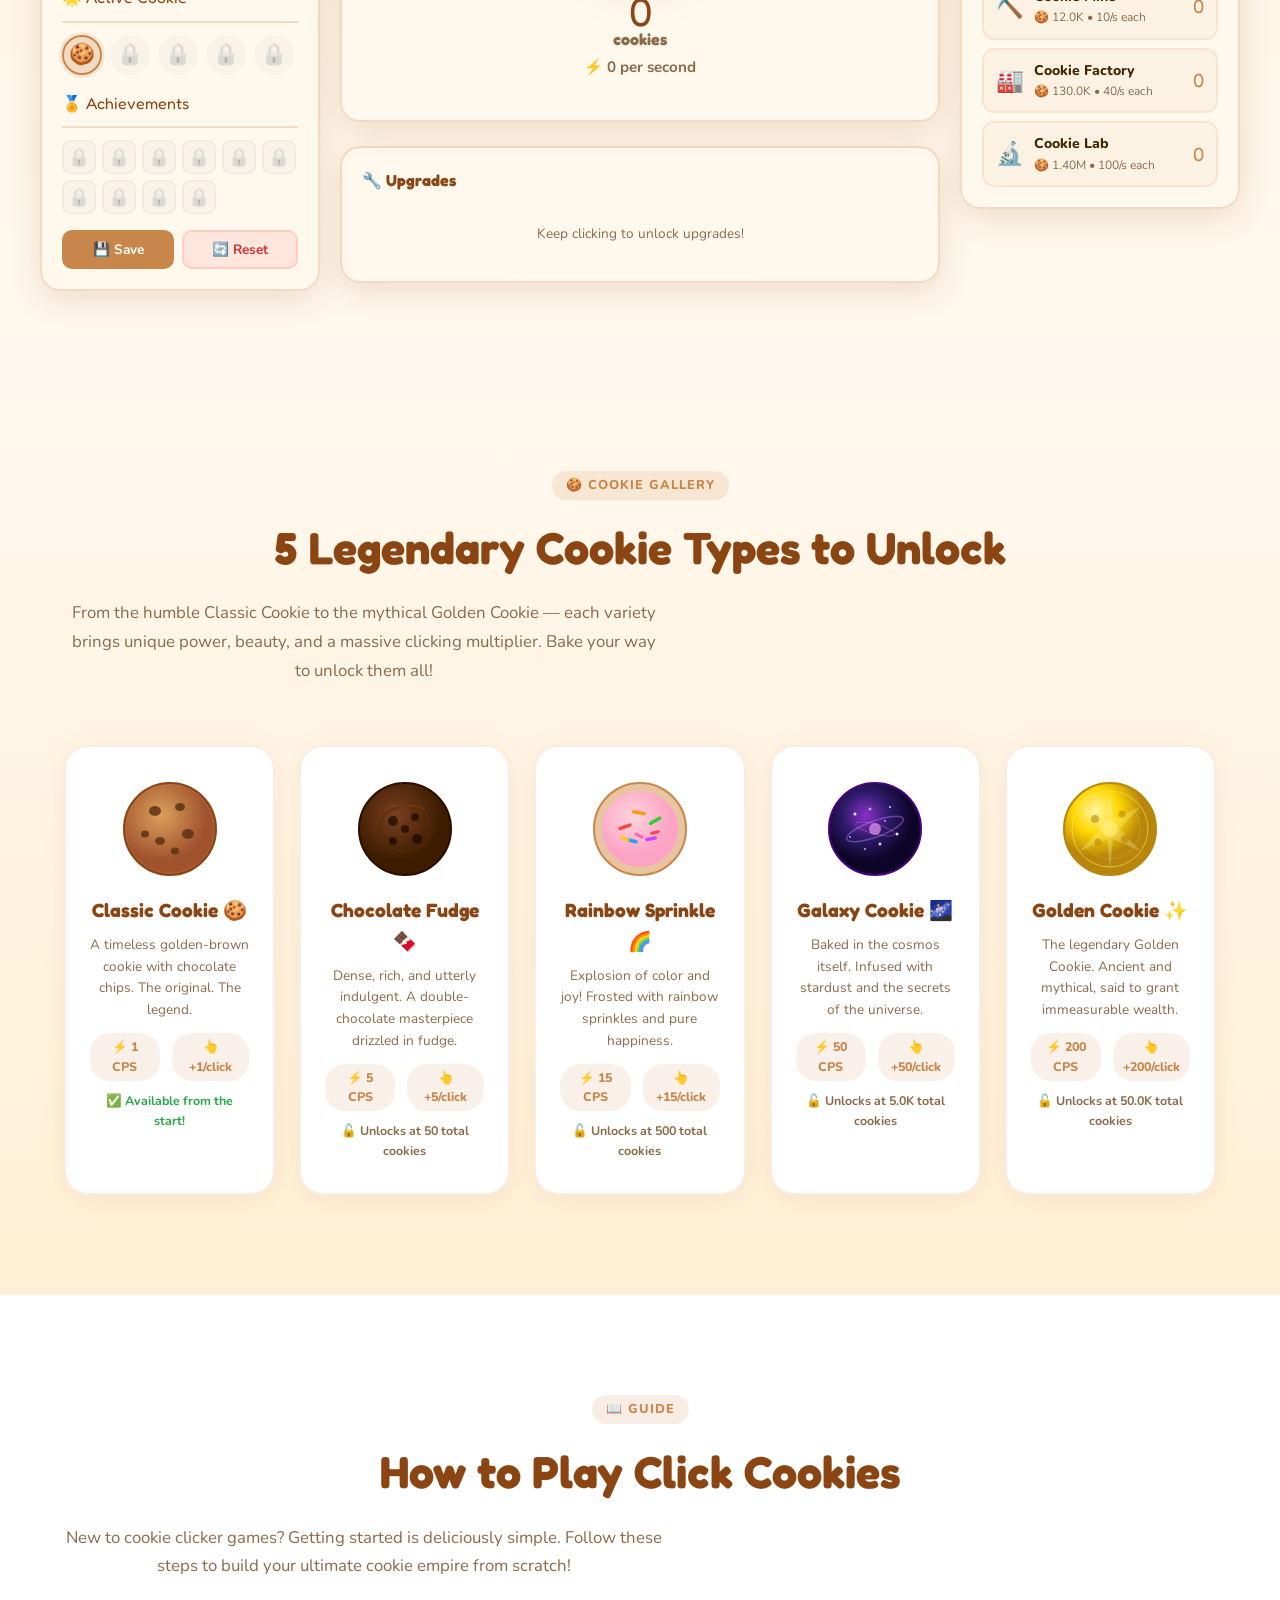
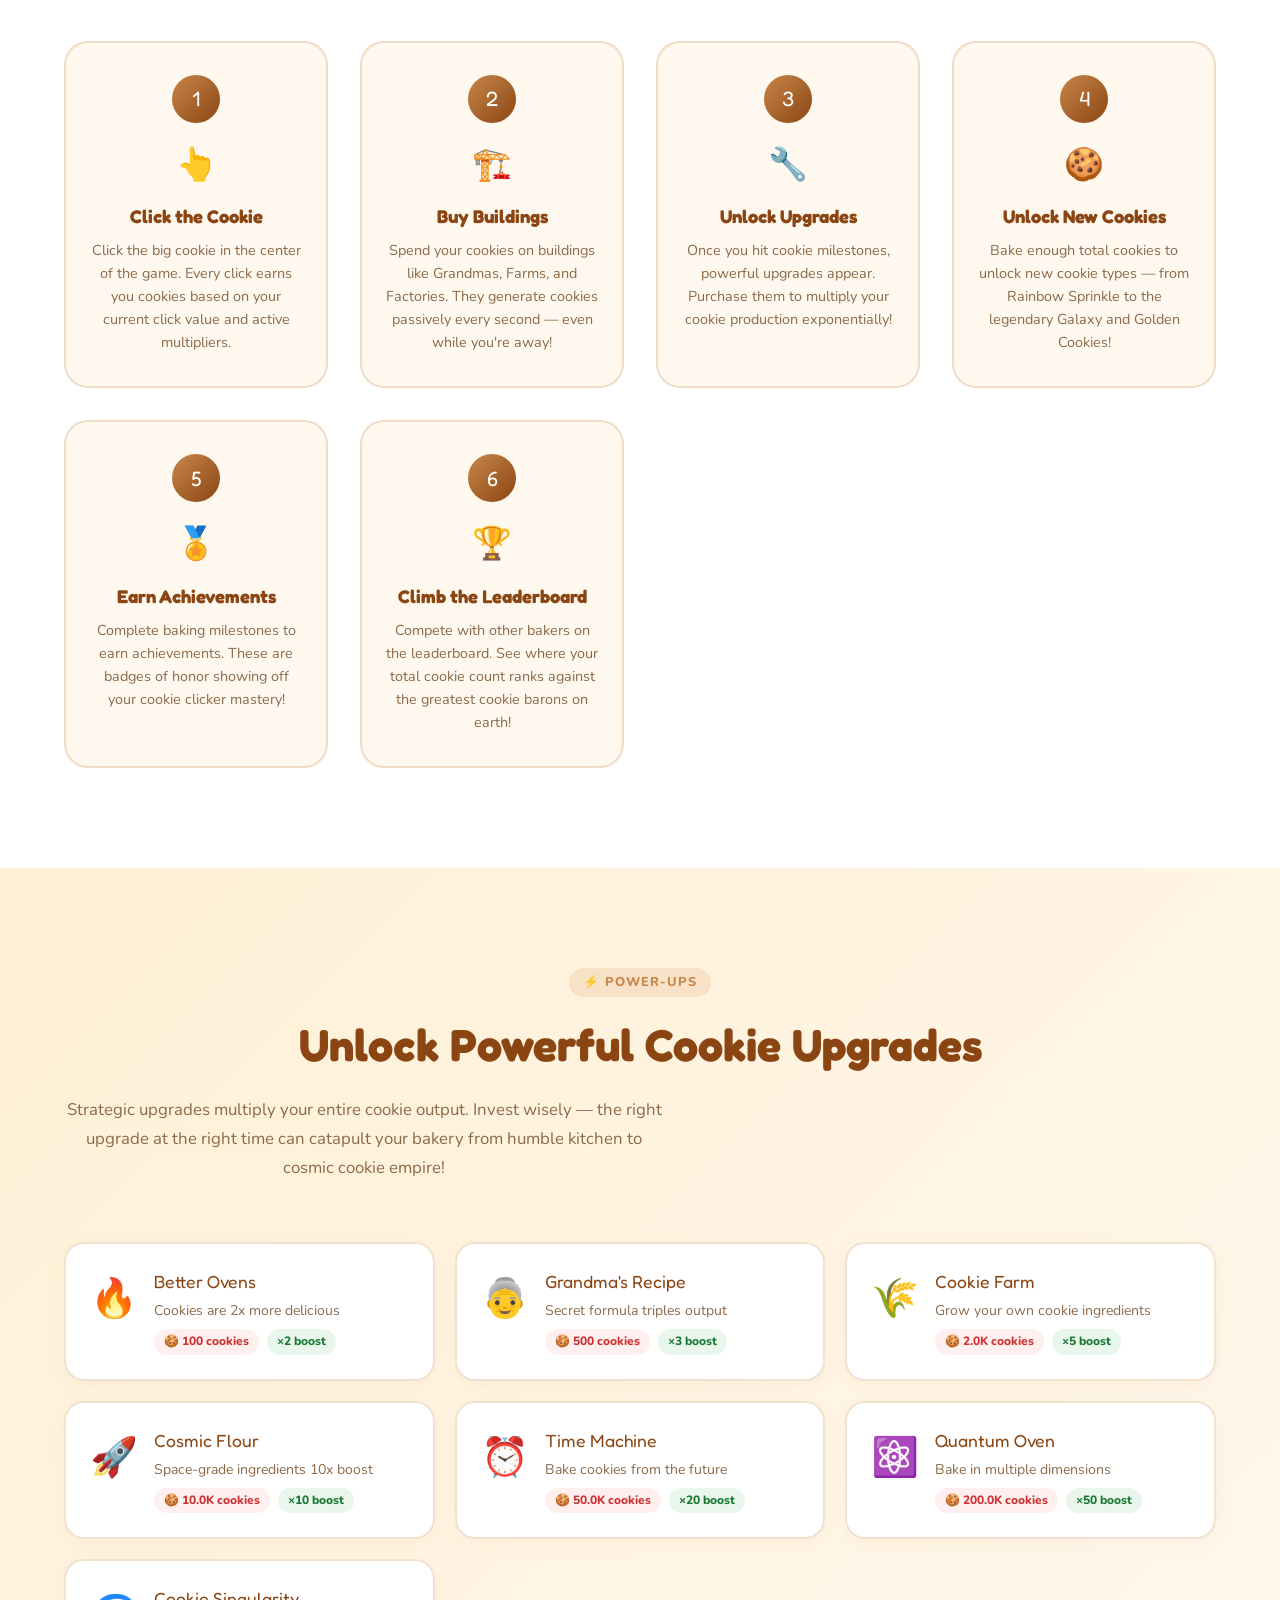
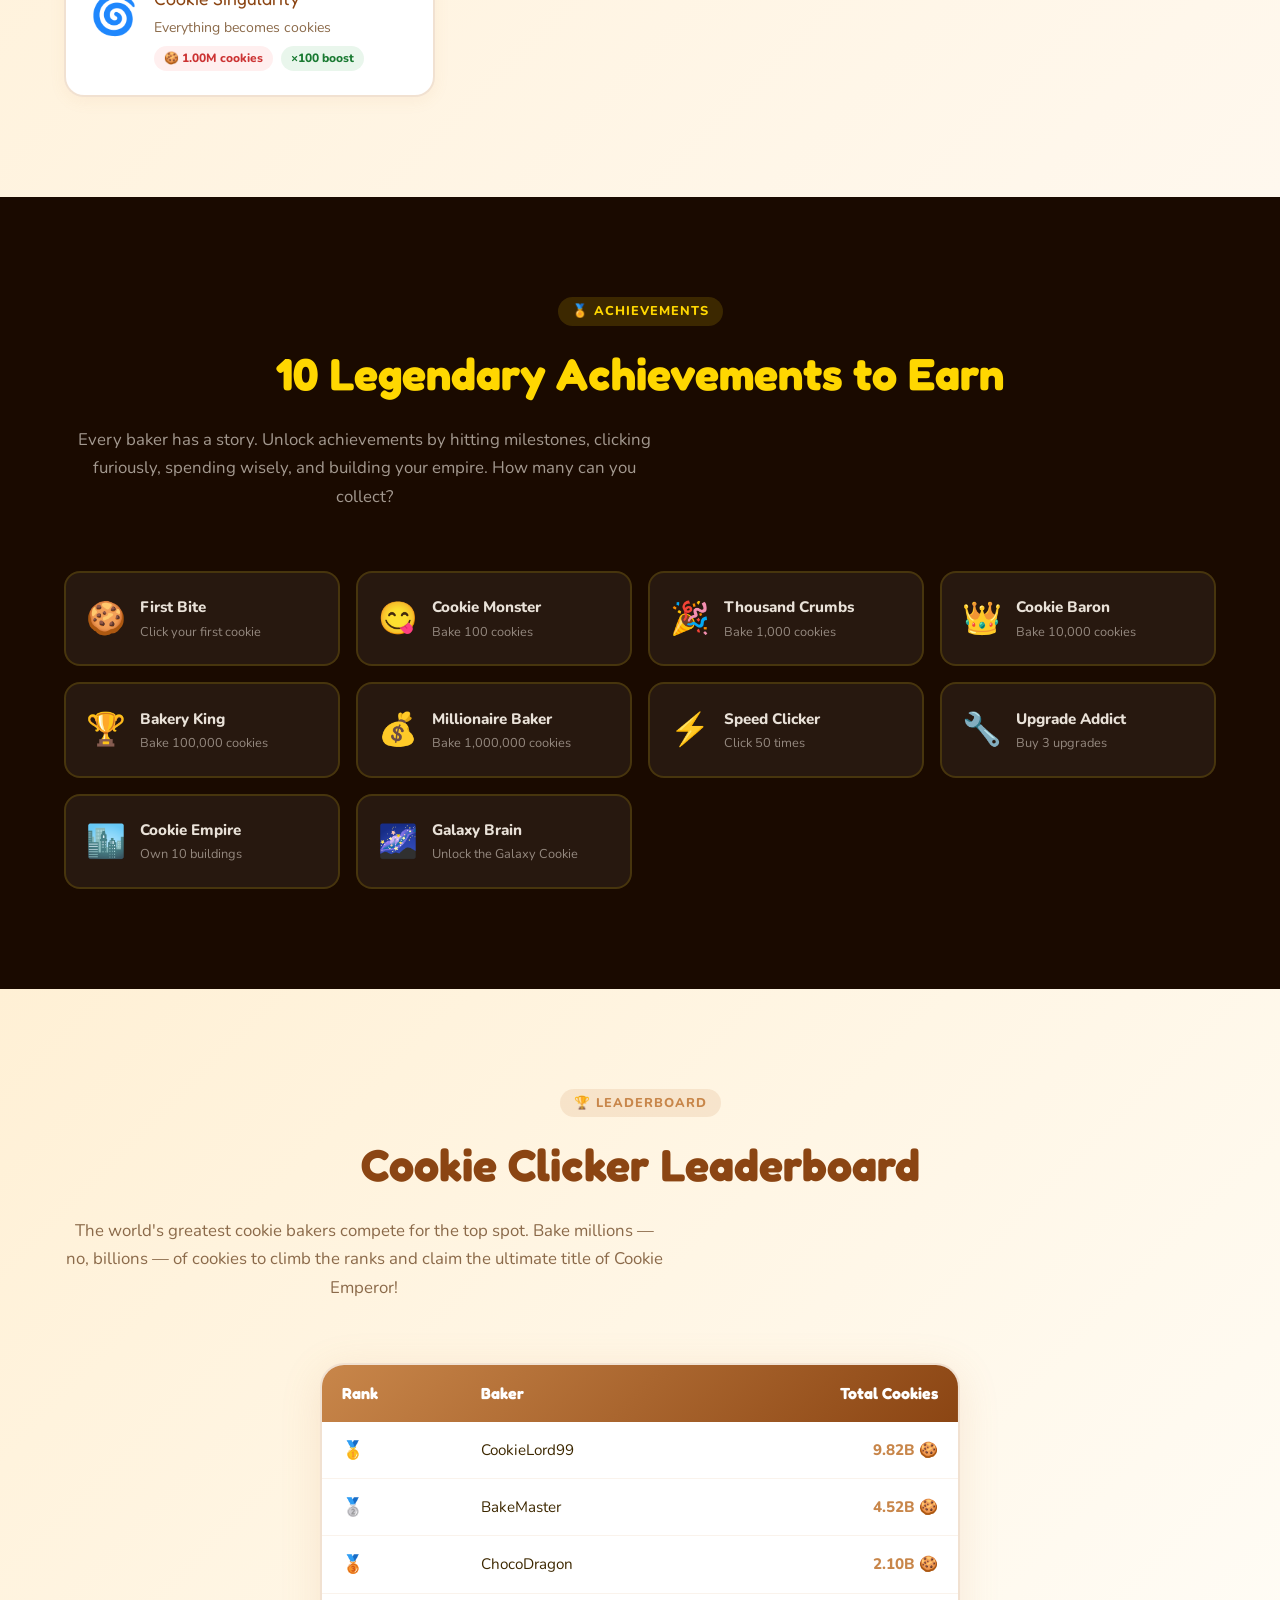
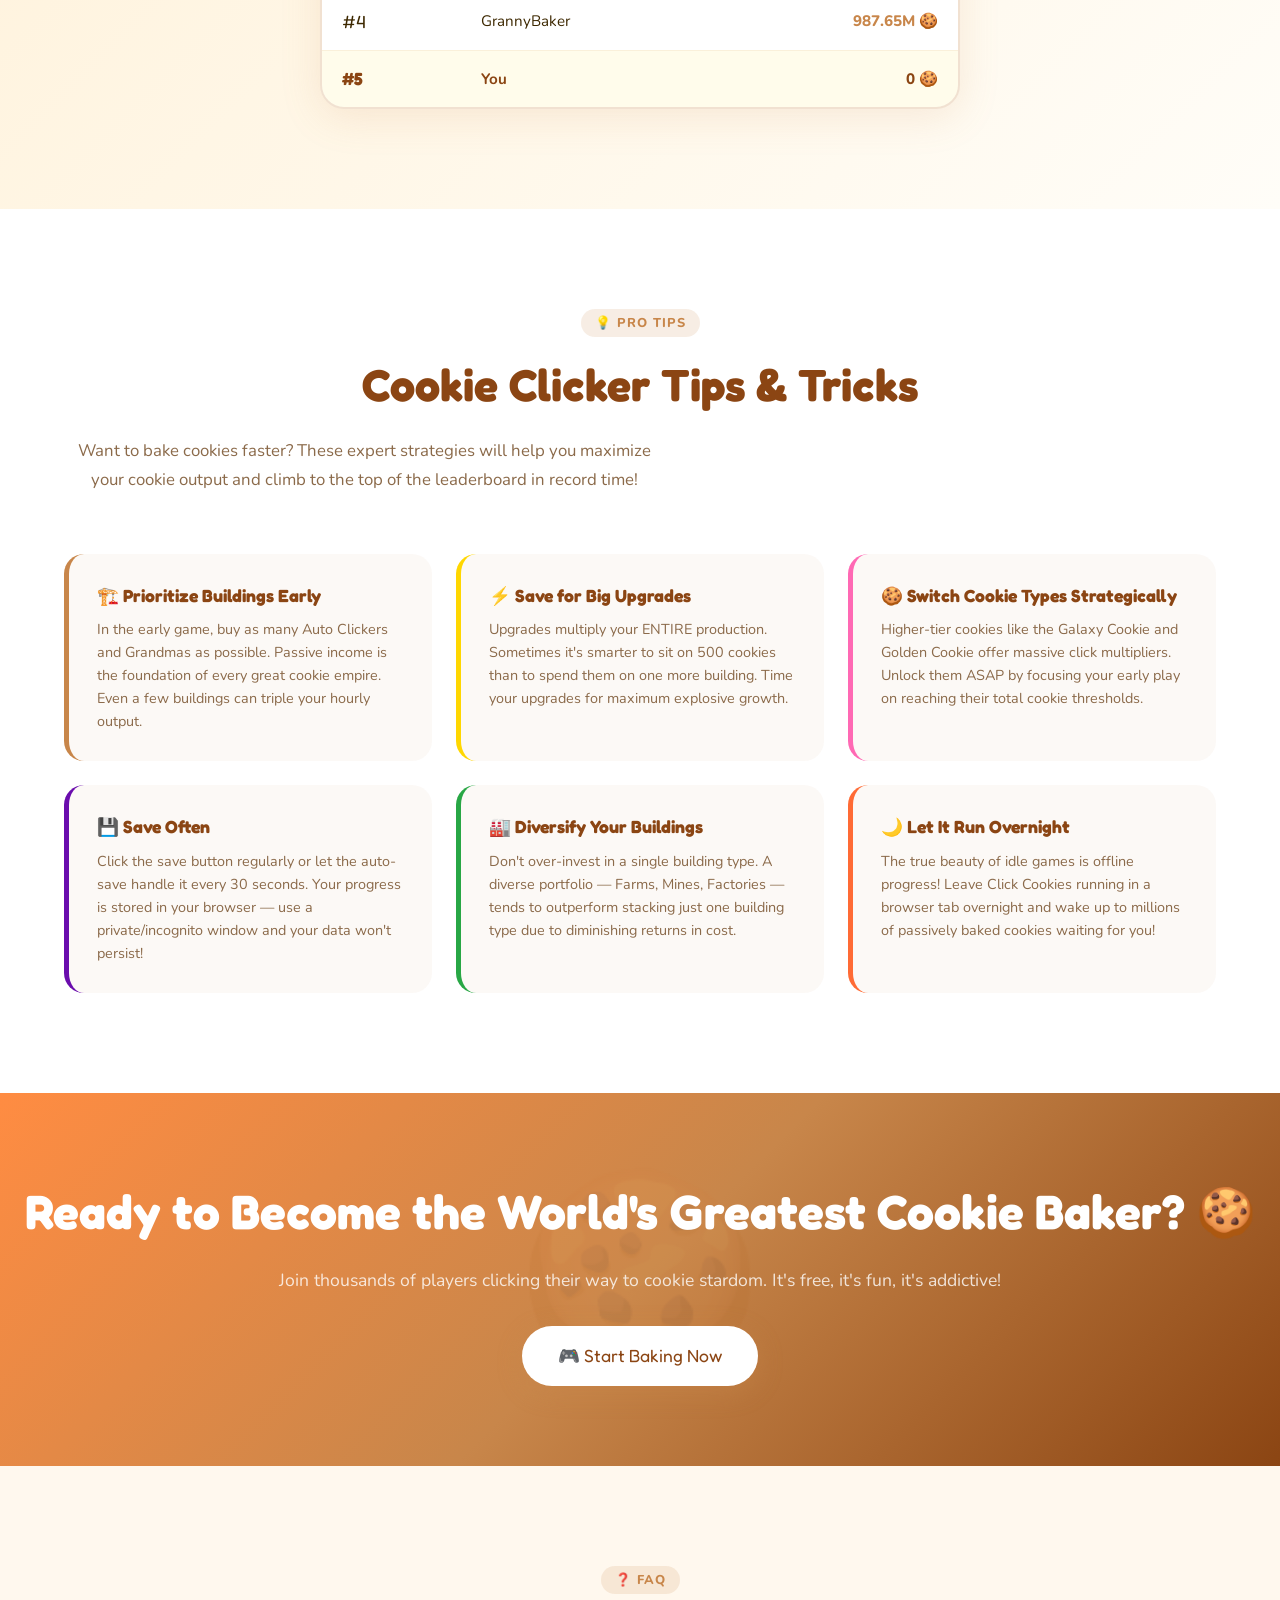
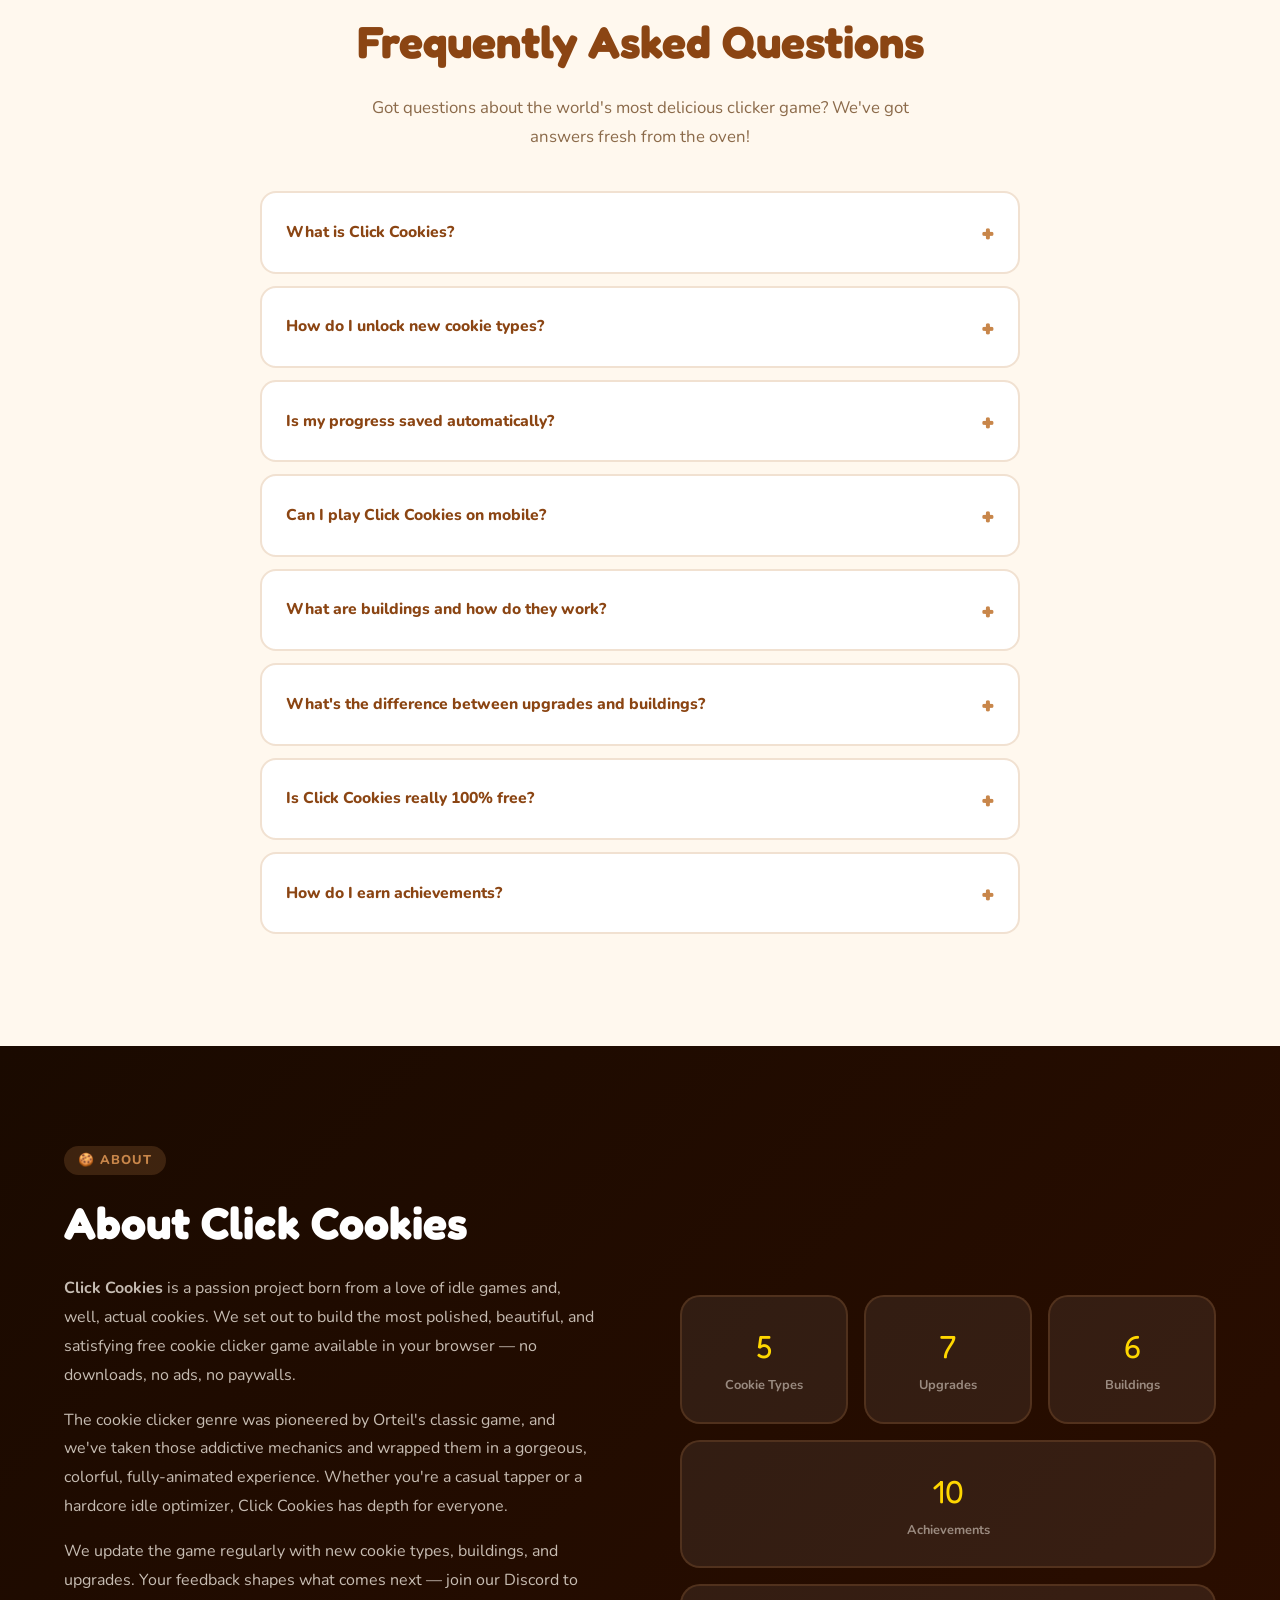
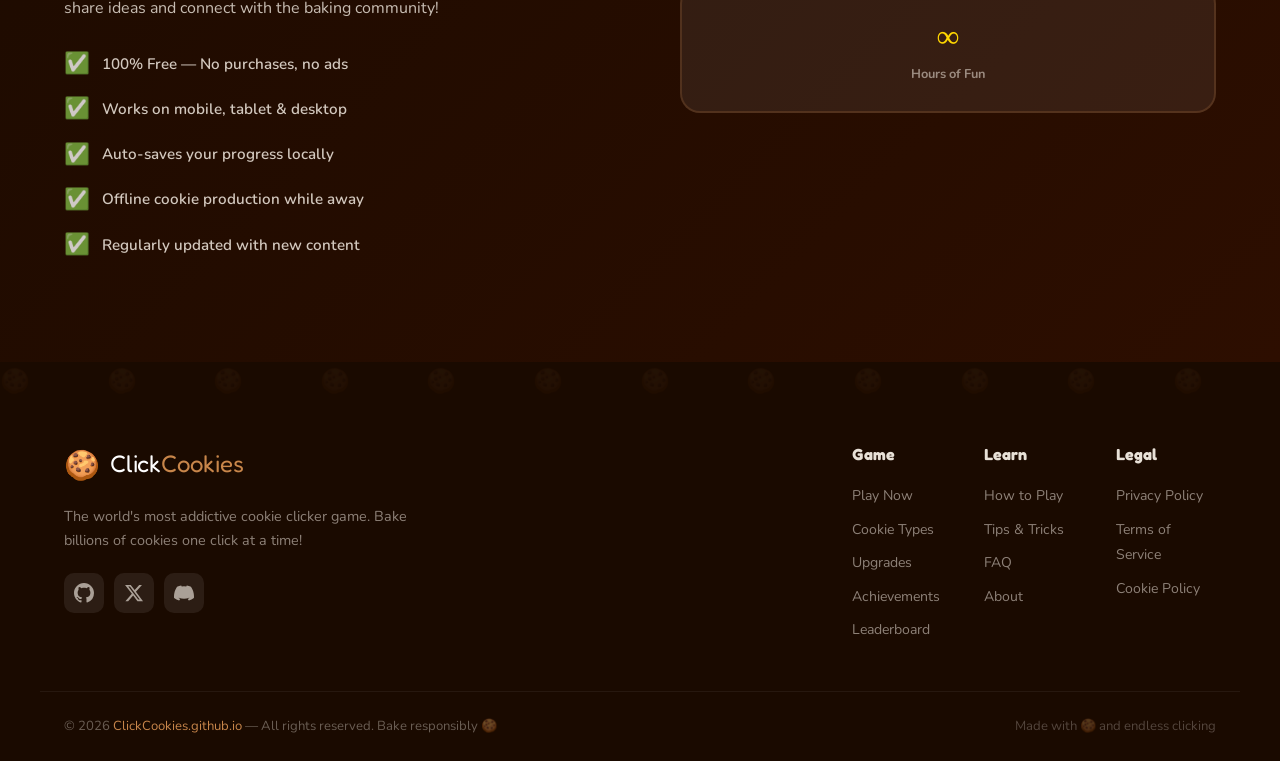
==== commit 519aca91: "Update index.html" ====
--- a/index.html
+++ b/index.html
@@ -129,7 +129,7 @@
         <div class="hero-text reveal">
           <div class="hero-badge">🏆 #1 Free Cookie Clicker Game Online</div>
           <h1 class="hero-title">
-            Bake <span class="highlight">Billions</span> of Cookies, One Click at a Time!
+            Cookie <span class="highlight">Clicker</span>, One Click at a Time!
           </h1>
           <p class="hero-desc">
             Welcome to <strong>Click Cookies</strong> — the most deliciously addictive free cookie clicker idle game on the web. Click to bake, upgrade your bakery, unlock 5 legendary cookie types, and build a cookie empire that runs even when you're away!
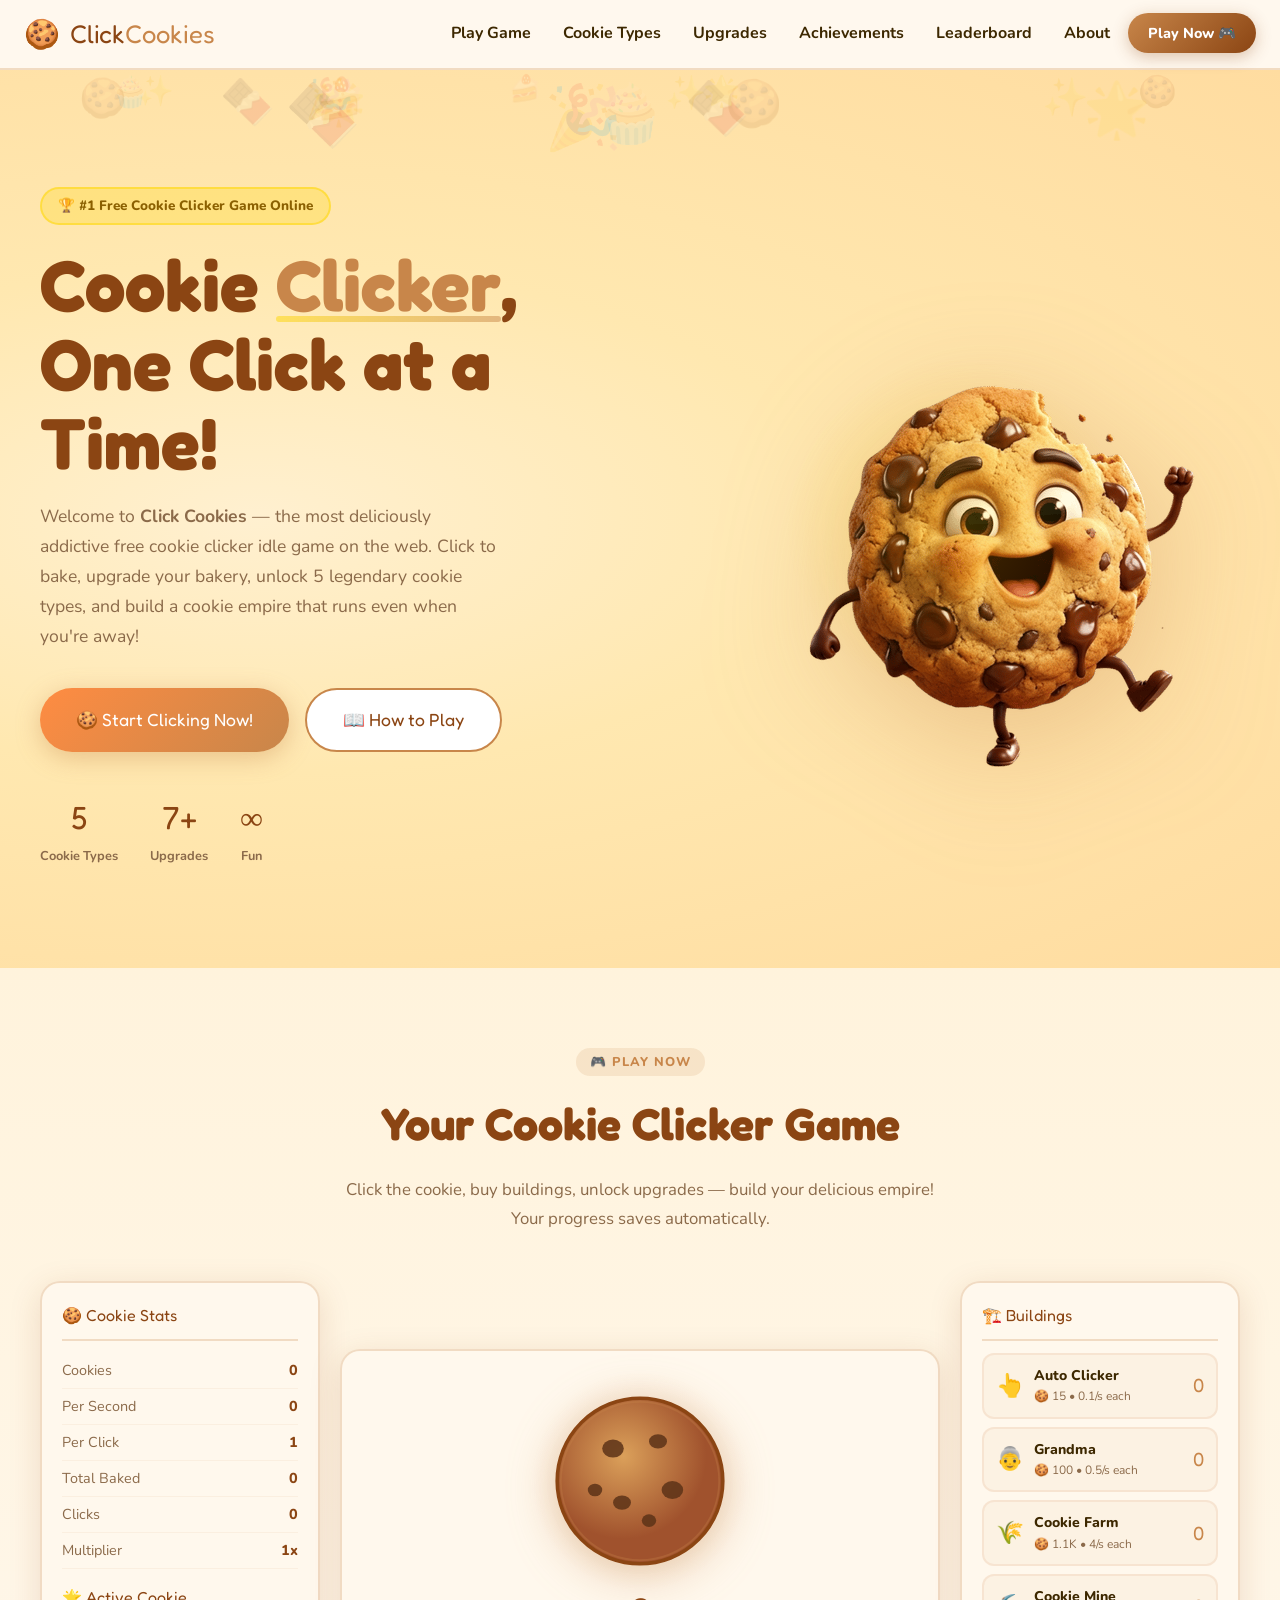
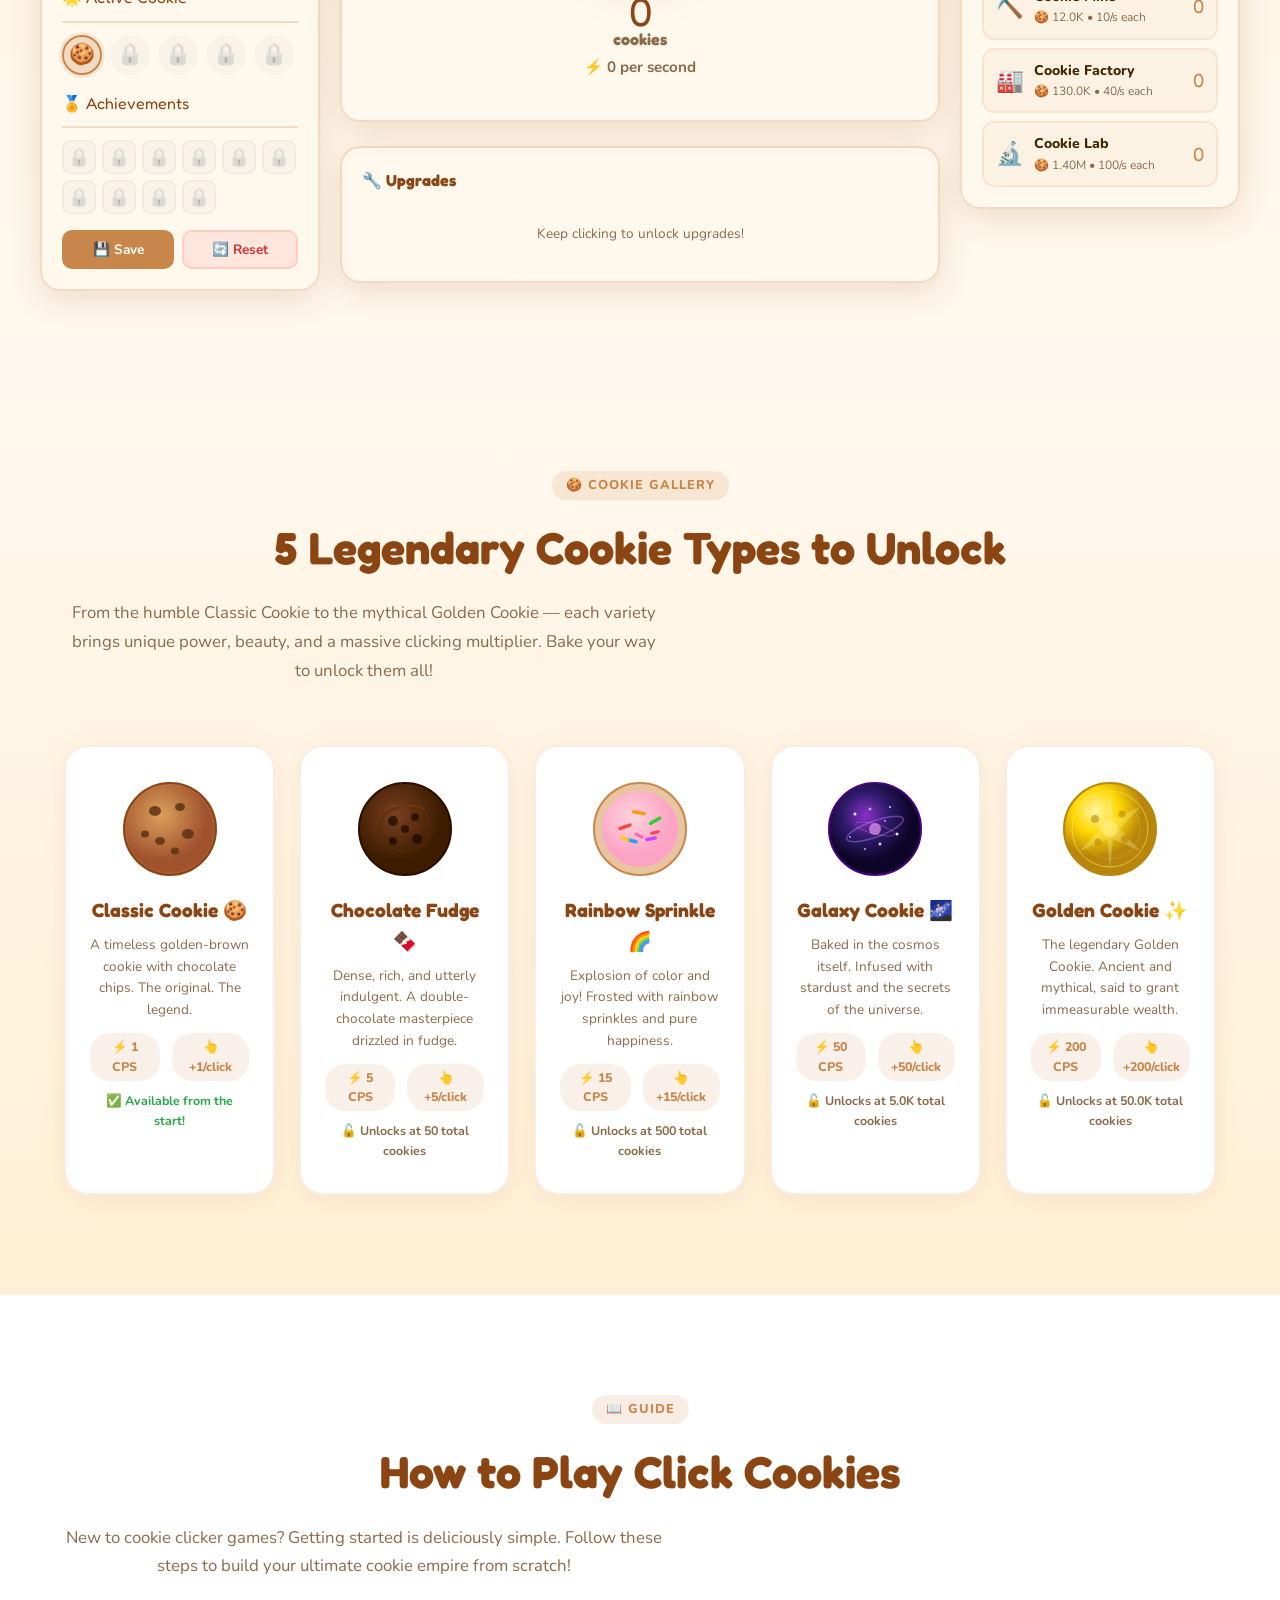
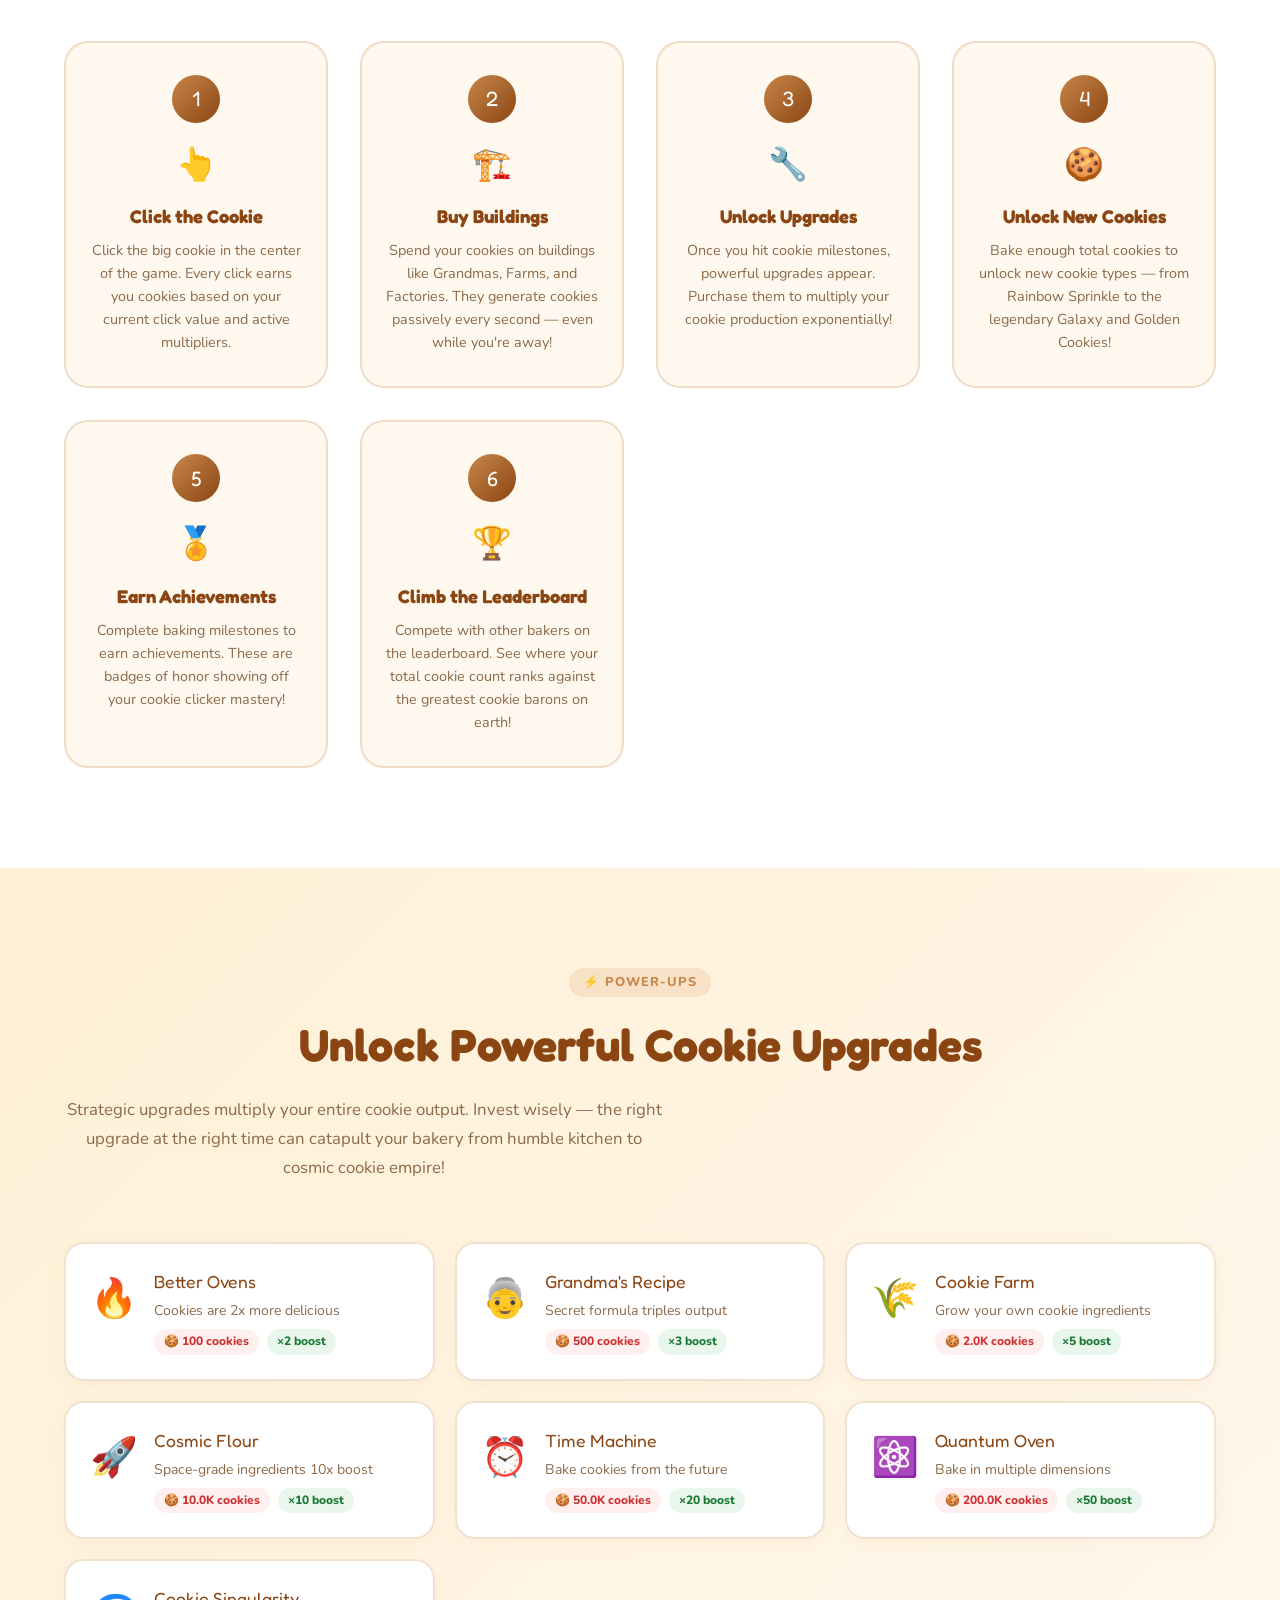
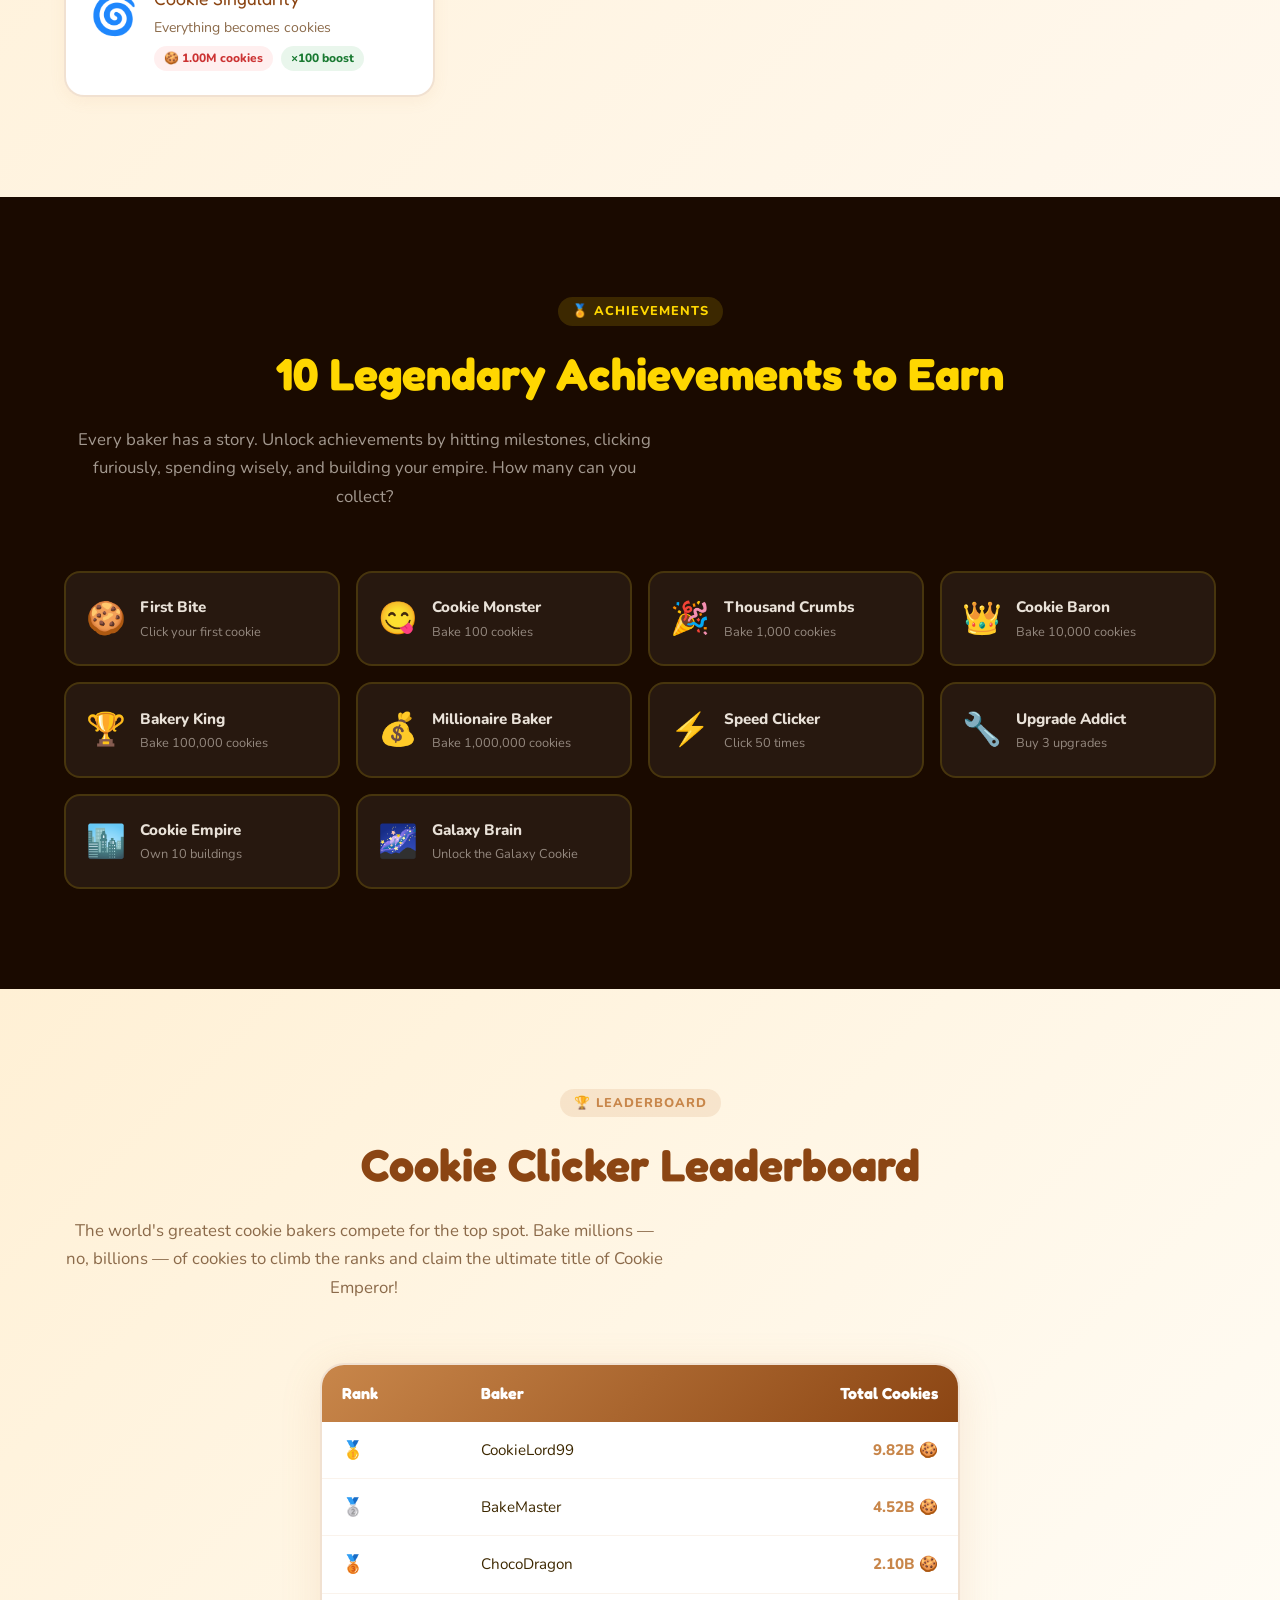
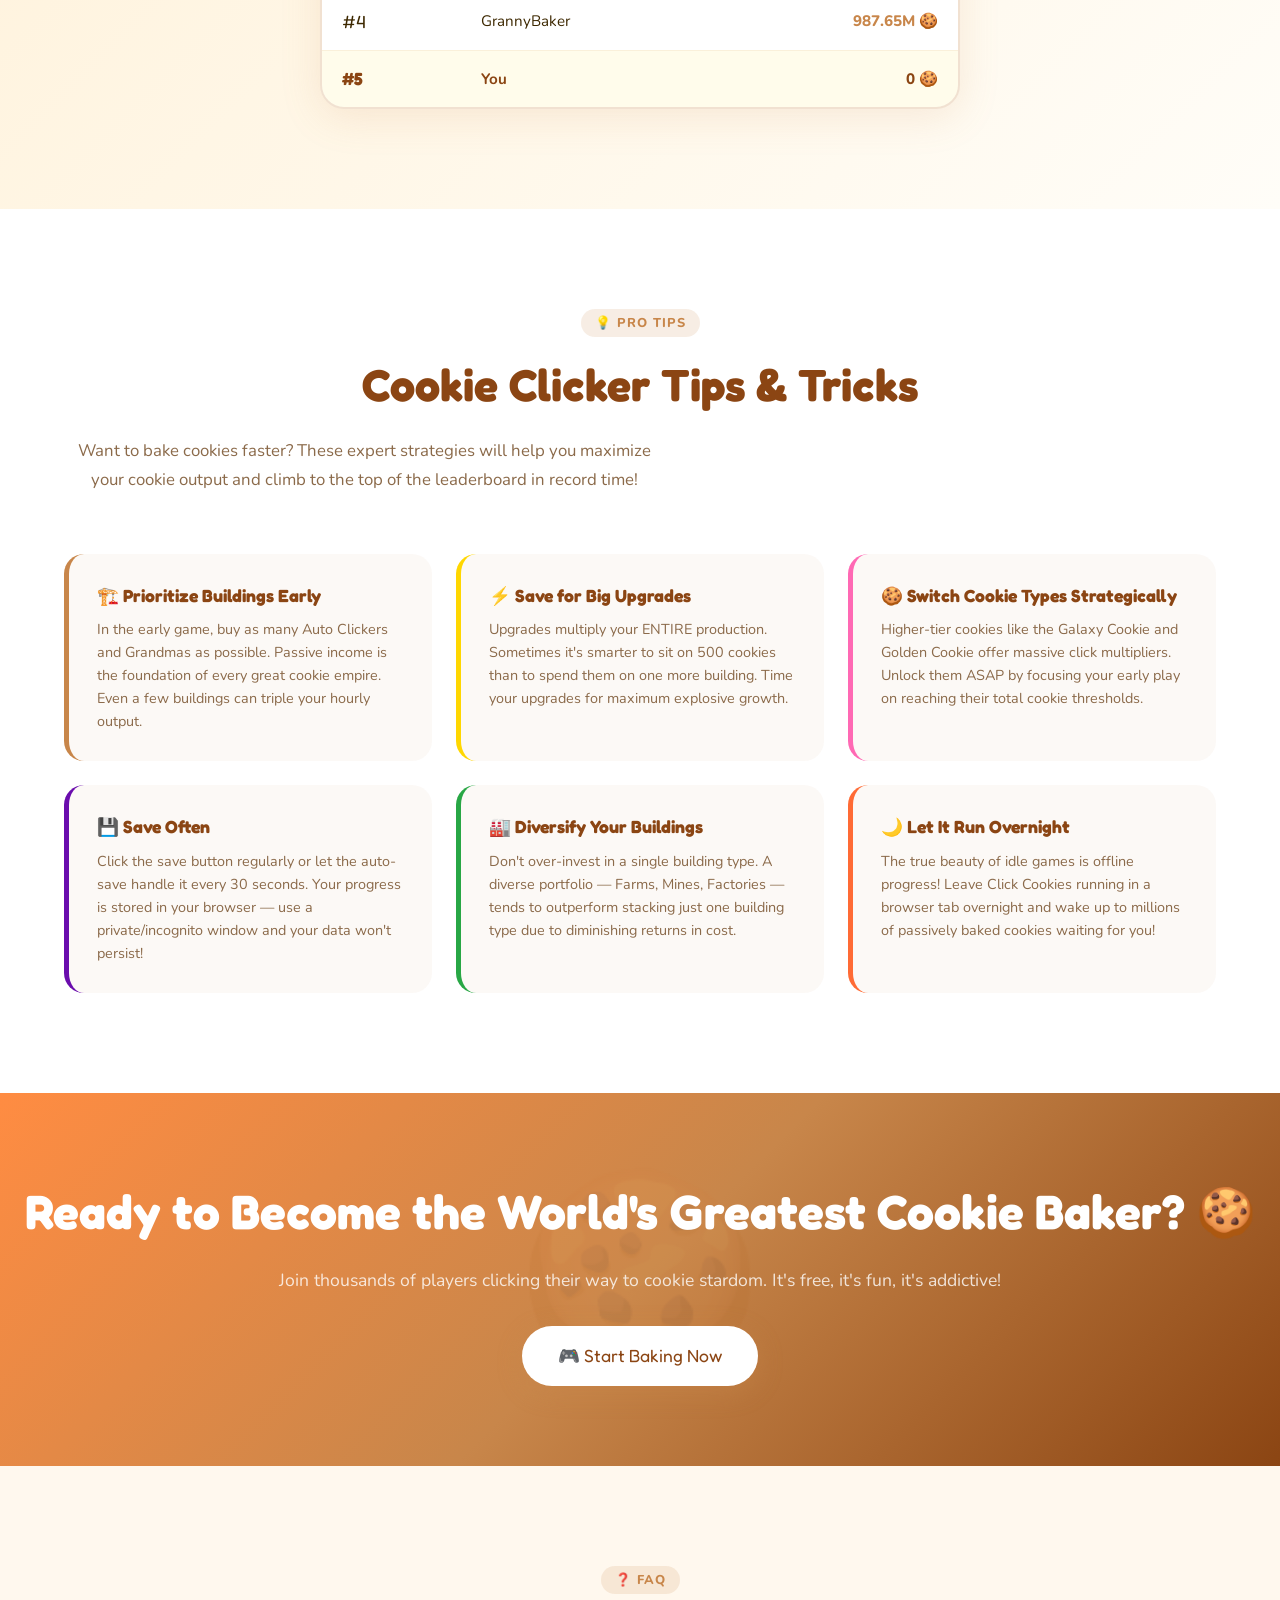
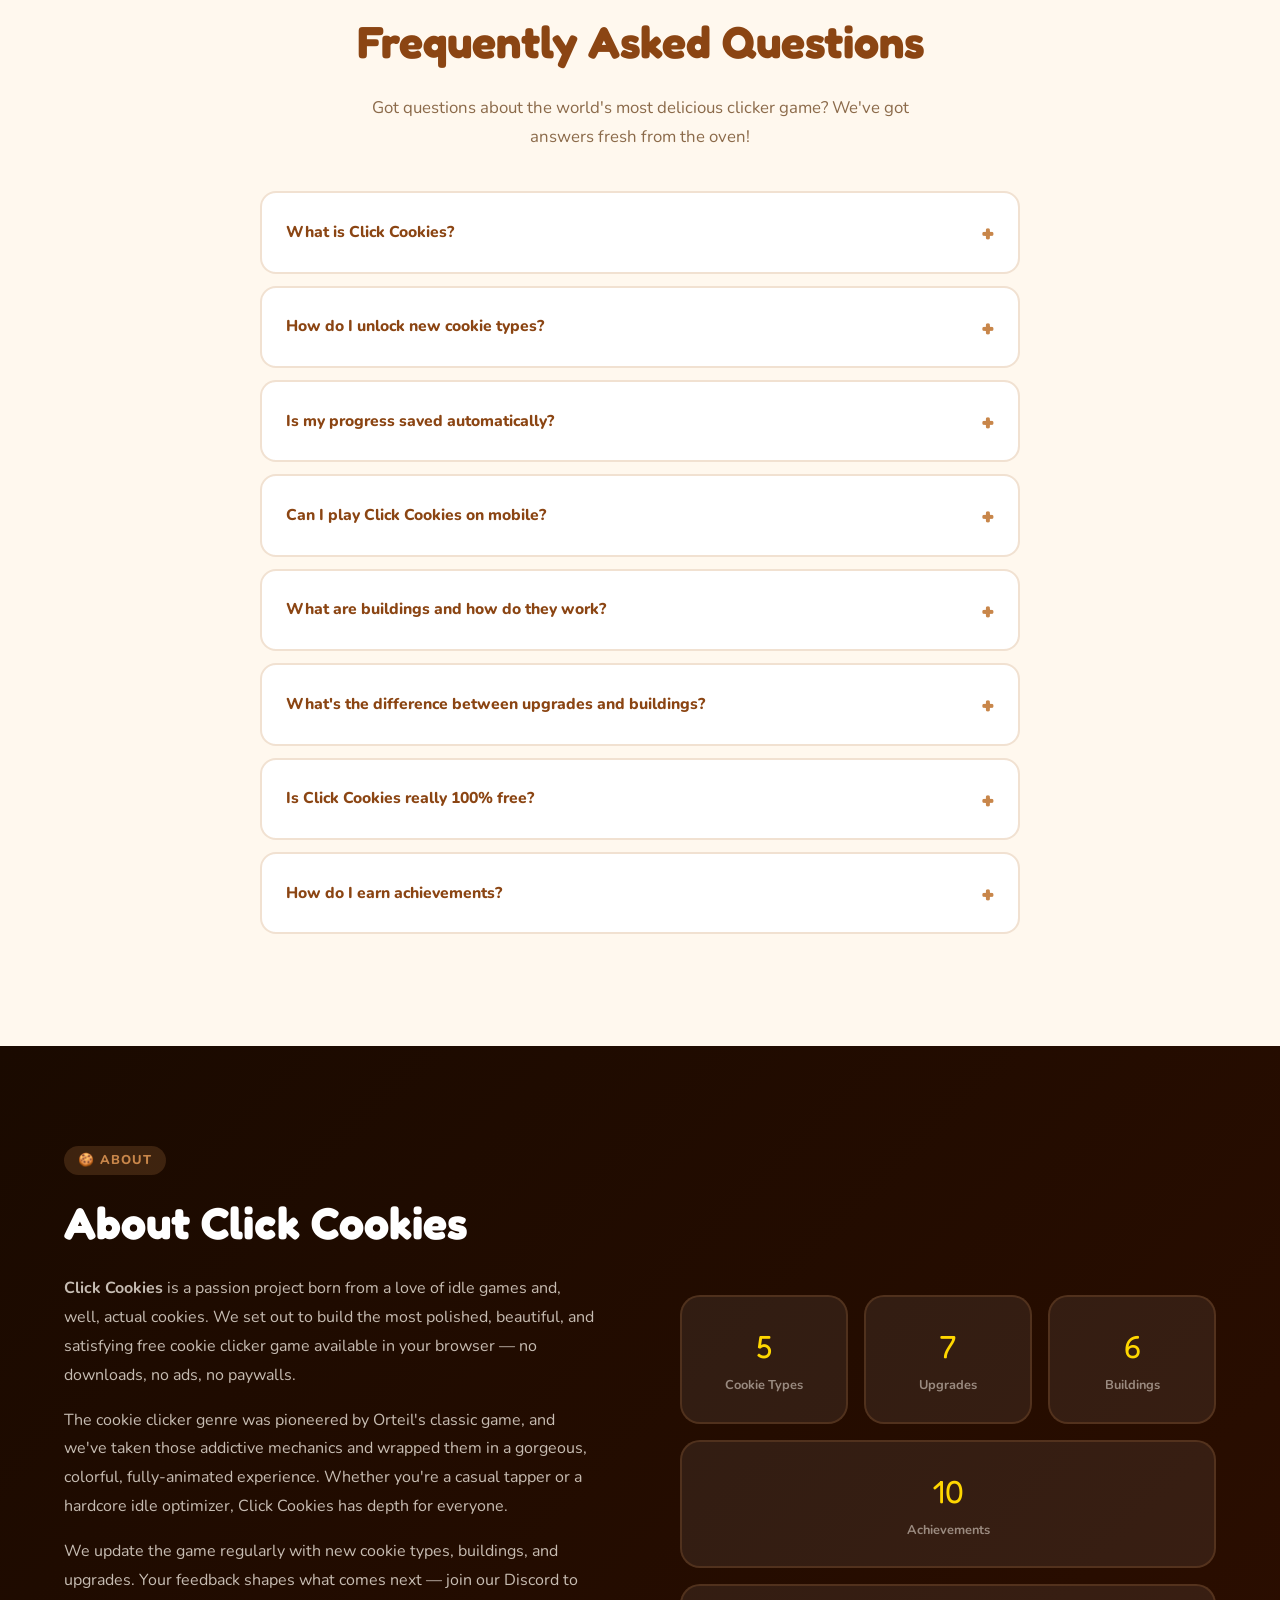
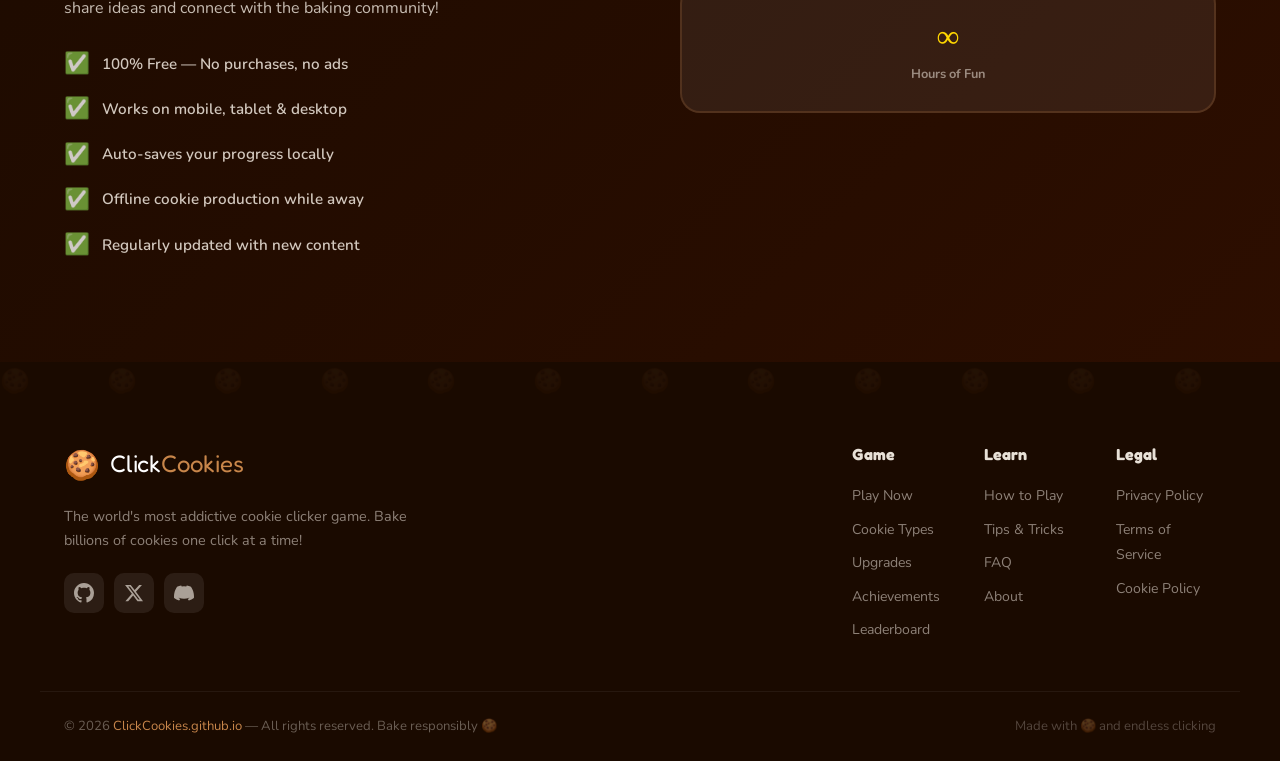
==== commit 74caf6df: "Update index.html" ====
--- a/index.html
+++ b/index.html
@@ -157,27 +157,9 @@
         <div class="hero-visual reveal">
           <div class="hero-cookie-showcase" onclick="document.getElementById('game').scrollIntoView({behavior:'smooth'})" role="button" aria-label="Click to play the game" tabindex="0">
             <div class="cookie-halo"></div>
-            <svg viewBox="0 0 100 100" xmlns="http://www.w3.org/2000/svg">
-              <defs>
-                <radialGradient id="heroGrad" cx="40%" cy="35%">
-                  <stop offset="0%" stop-color="#DBA05A"/>
-                  <stop offset="100%" stop-color="#A0522D"/>
-                </radialGradient>
-              </defs>
-              <circle cx="50" cy="50" r="47" fill="url(#heroGrad)" stroke="#8B4513" stroke-width="2.5"/>
-              <ellipse cx="33" cy="30" rx="7" ry="6" fill="#5C3317" opacity="0.85"/>
-              <ellipse cx="62" cy="27" rx="6" ry="5" fill="#5C3317" opacity="0.85"/>
-              <ellipse cx="70" cy="55" rx="7" ry="6" fill="#5C3317" opacity="0.85"/>
-              <ellipse cx="38" cy="64" rx="6" ry="5" fill="#5C3317" opacity="0.85"/>
-              <ellipse cx="57" cy="74" rx="5" ry="4.5" fill="#5C3317" opacity="0.85"/>
-              <ellipse cx="24" cy="55" rx="5" ry="4.5" fill="#5C3317" opacity="0.85"/>
-              <ellipse cx="50" cy="48" rx="5" ry="4" fill="#5C3317" opacity="0.7"/>
-              <circle cx="50" cy="50" r="44" fill="none" stroke="#C8864A" stroke-width="1.5" opacity="0.3"/>
-              <ellipse cx="38" cy="38" rx="12" ry="8" fill="white" opacity="0.12" transform="rotate(-30,38,38)"/>
-            </svg>
-          </div>
-        </div>
-      </div>
+            <img src="cookie1.png" alt="Delicious Cookie" class="hero-cookie-img">              
+           </div>
+         </div>
     </section>
 
     <!-- 2. GAME SECTION -->
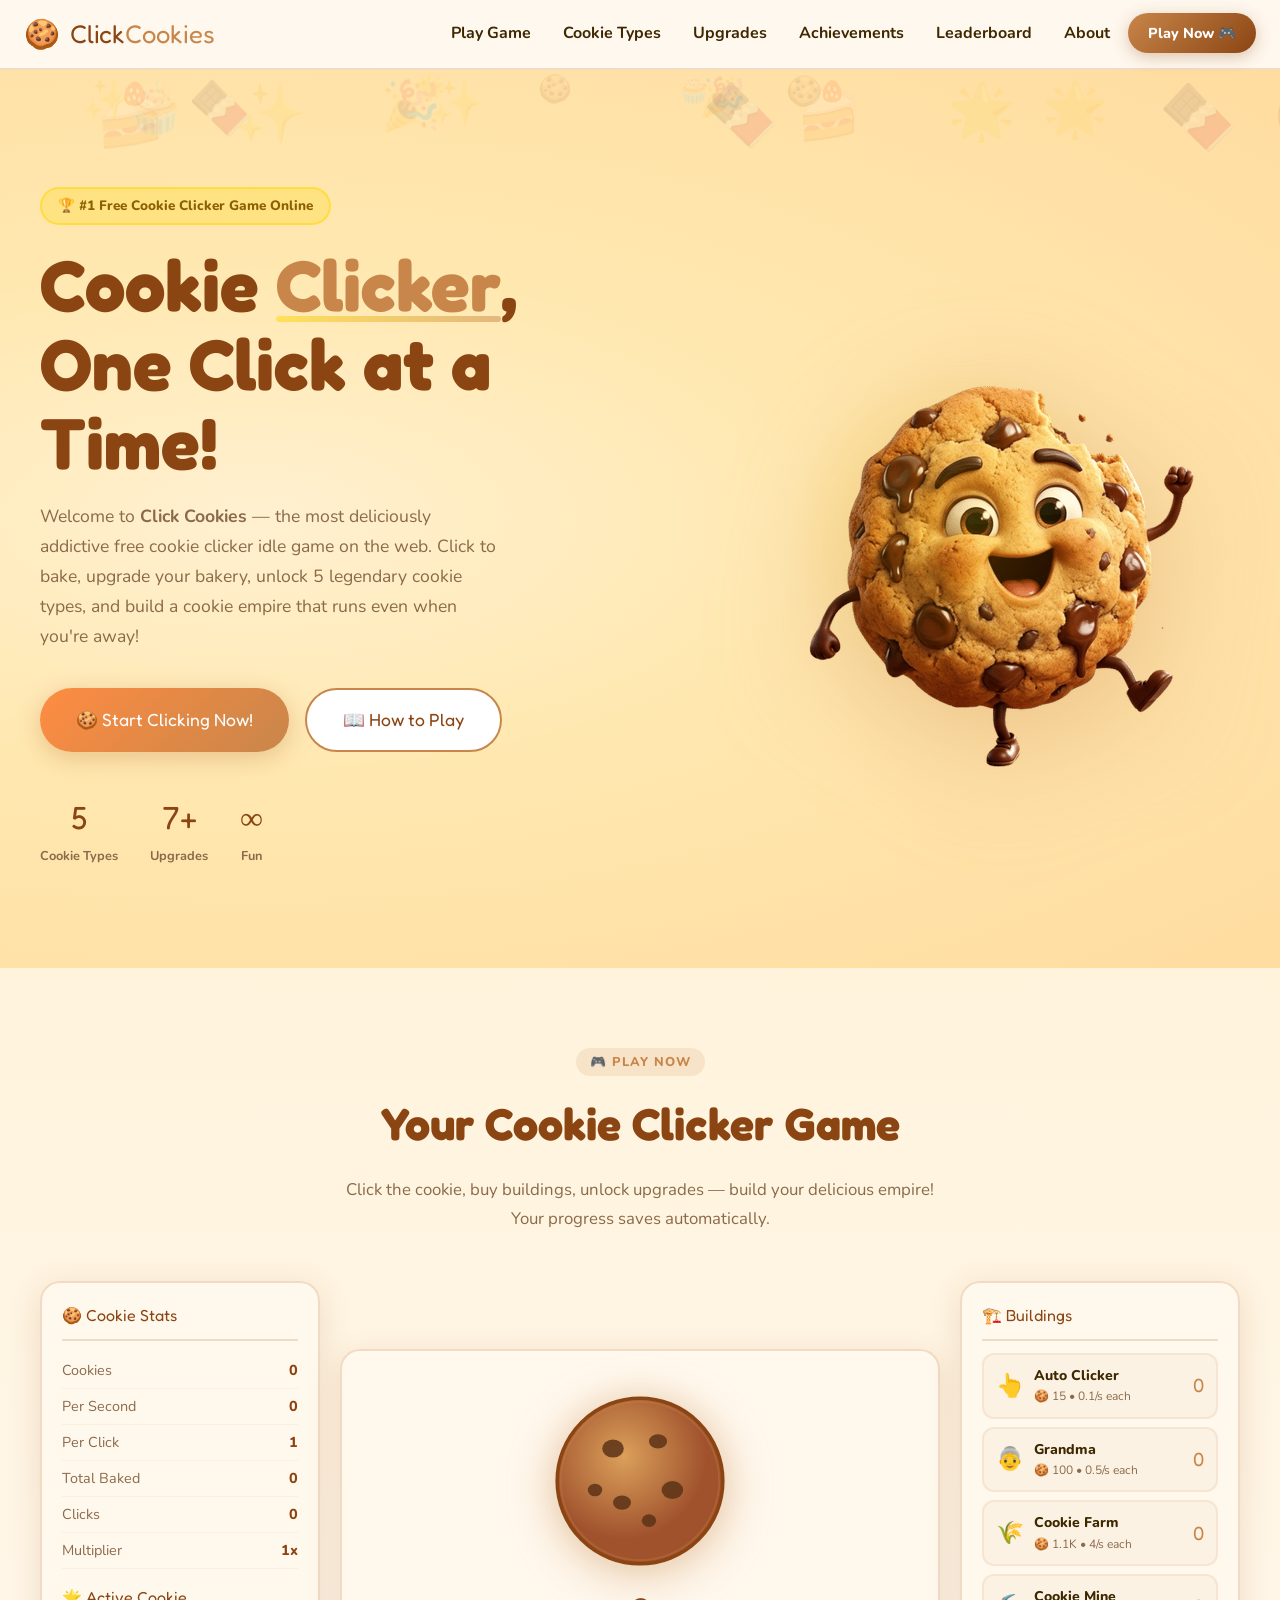
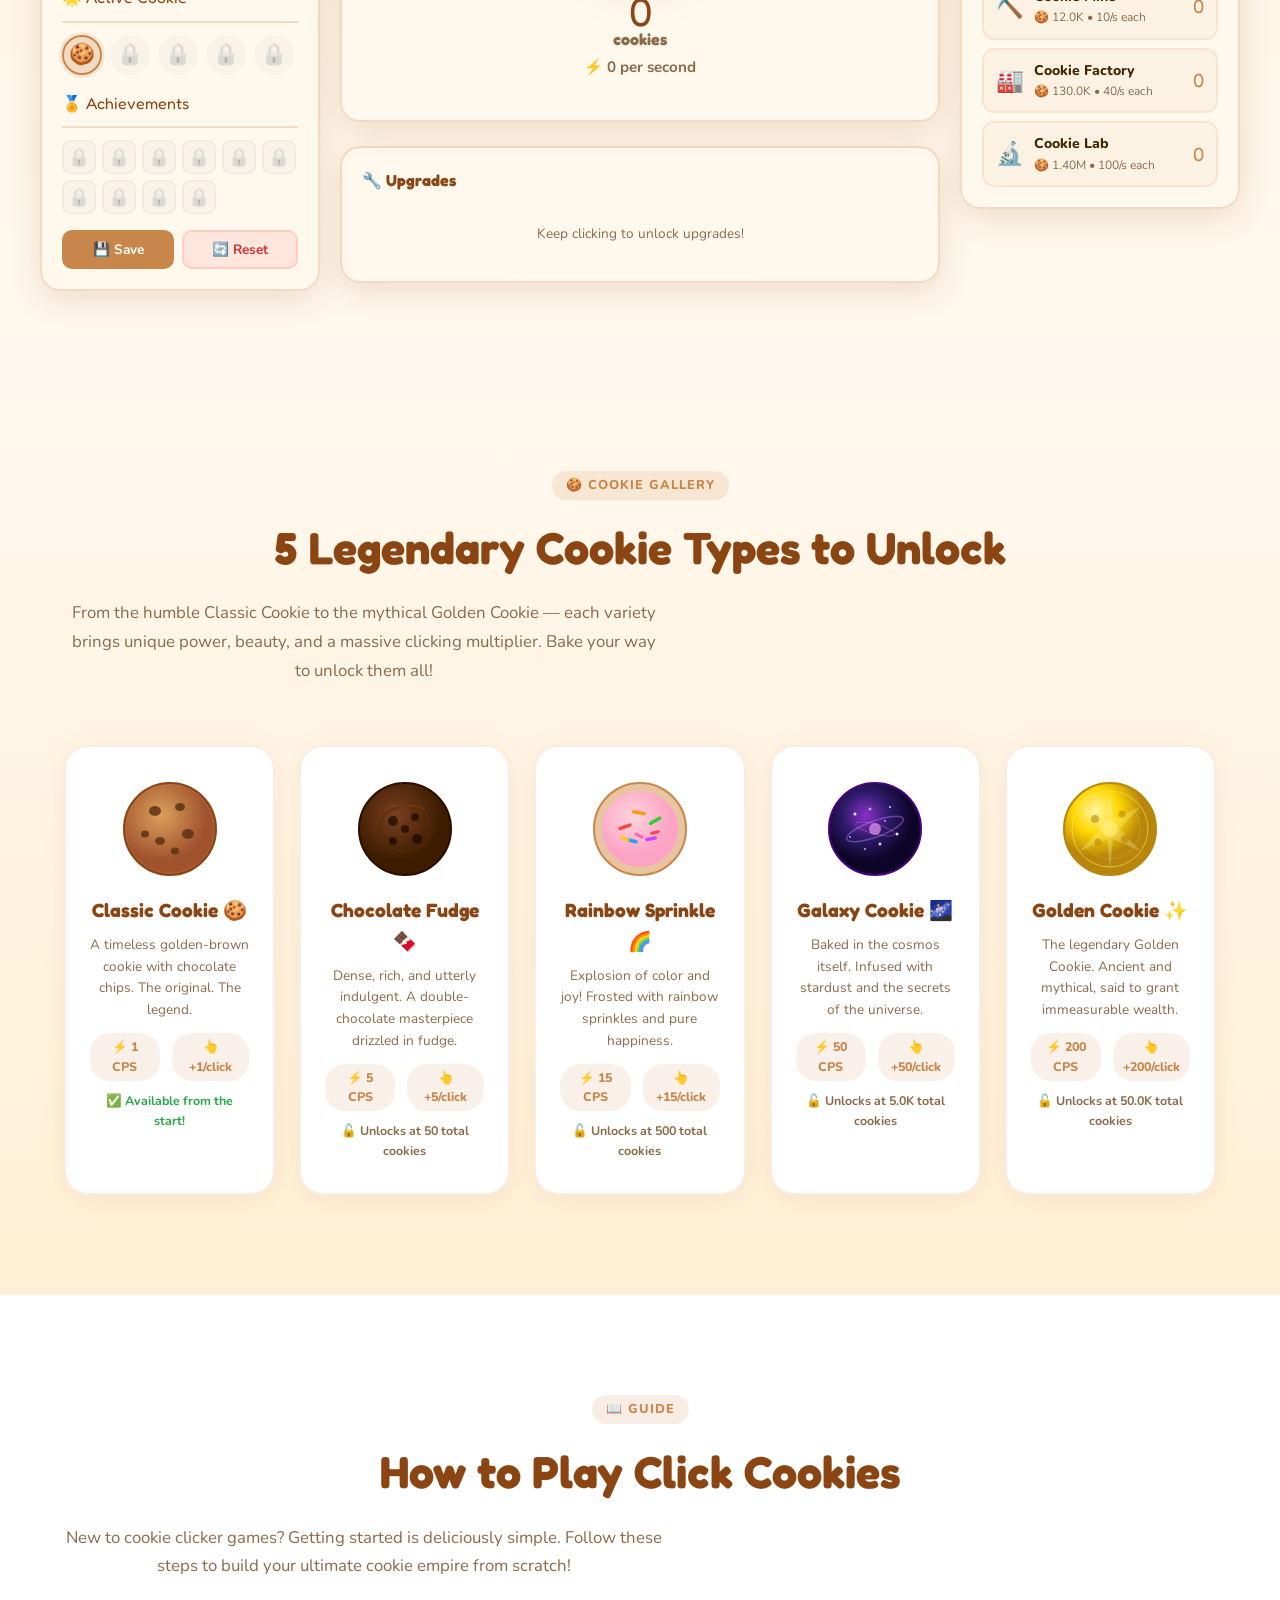
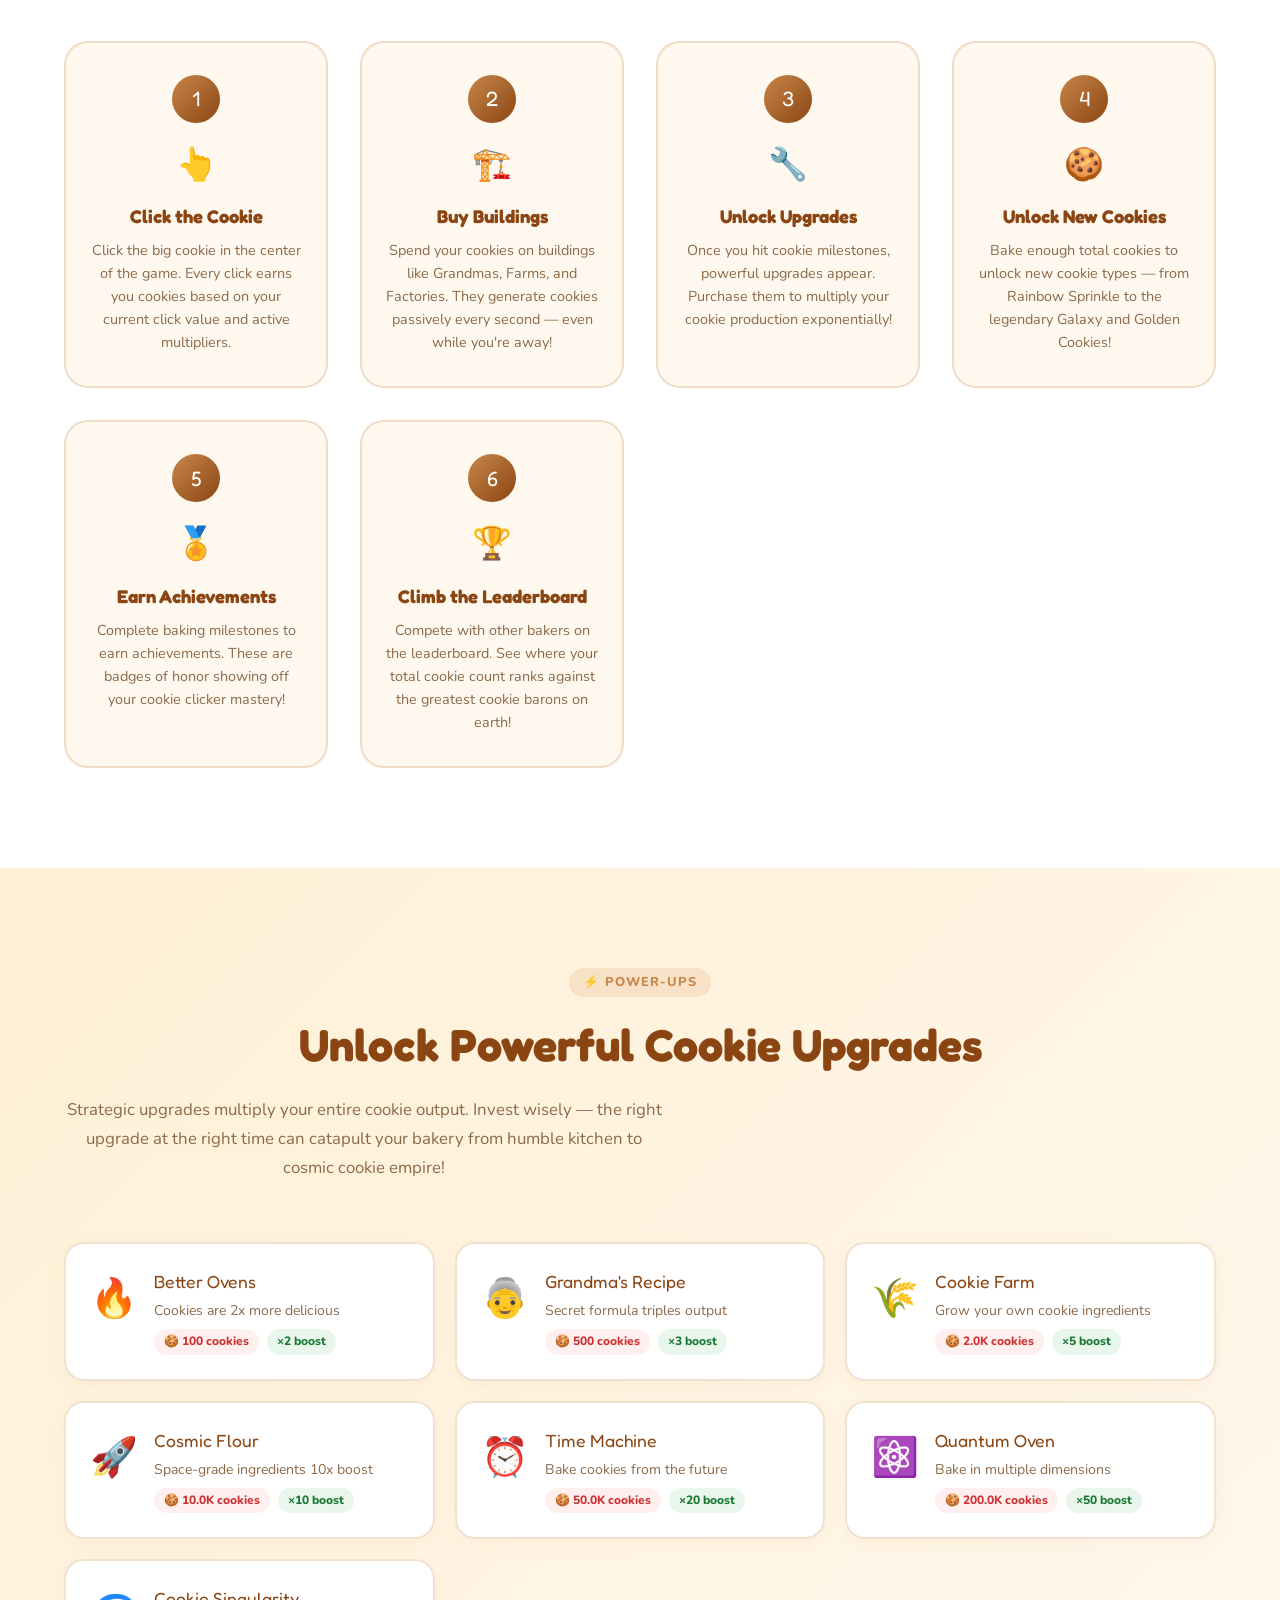
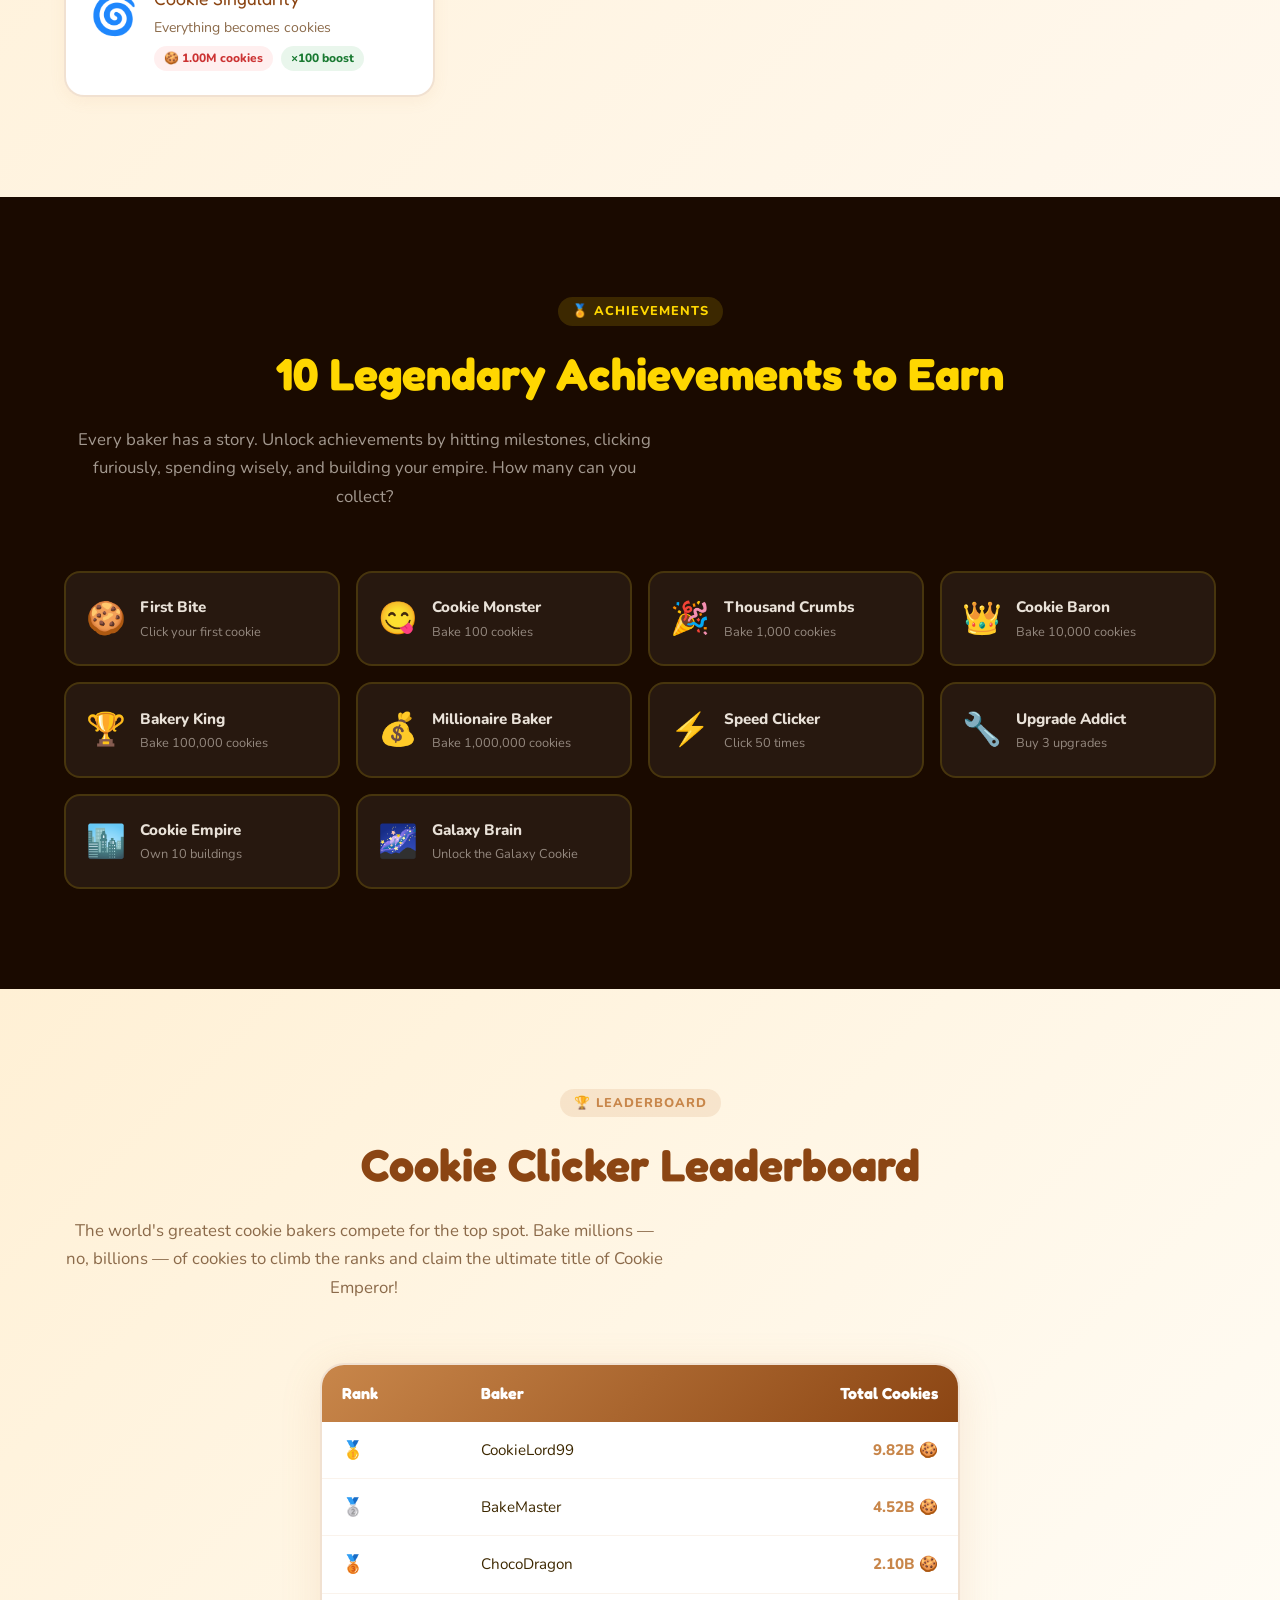
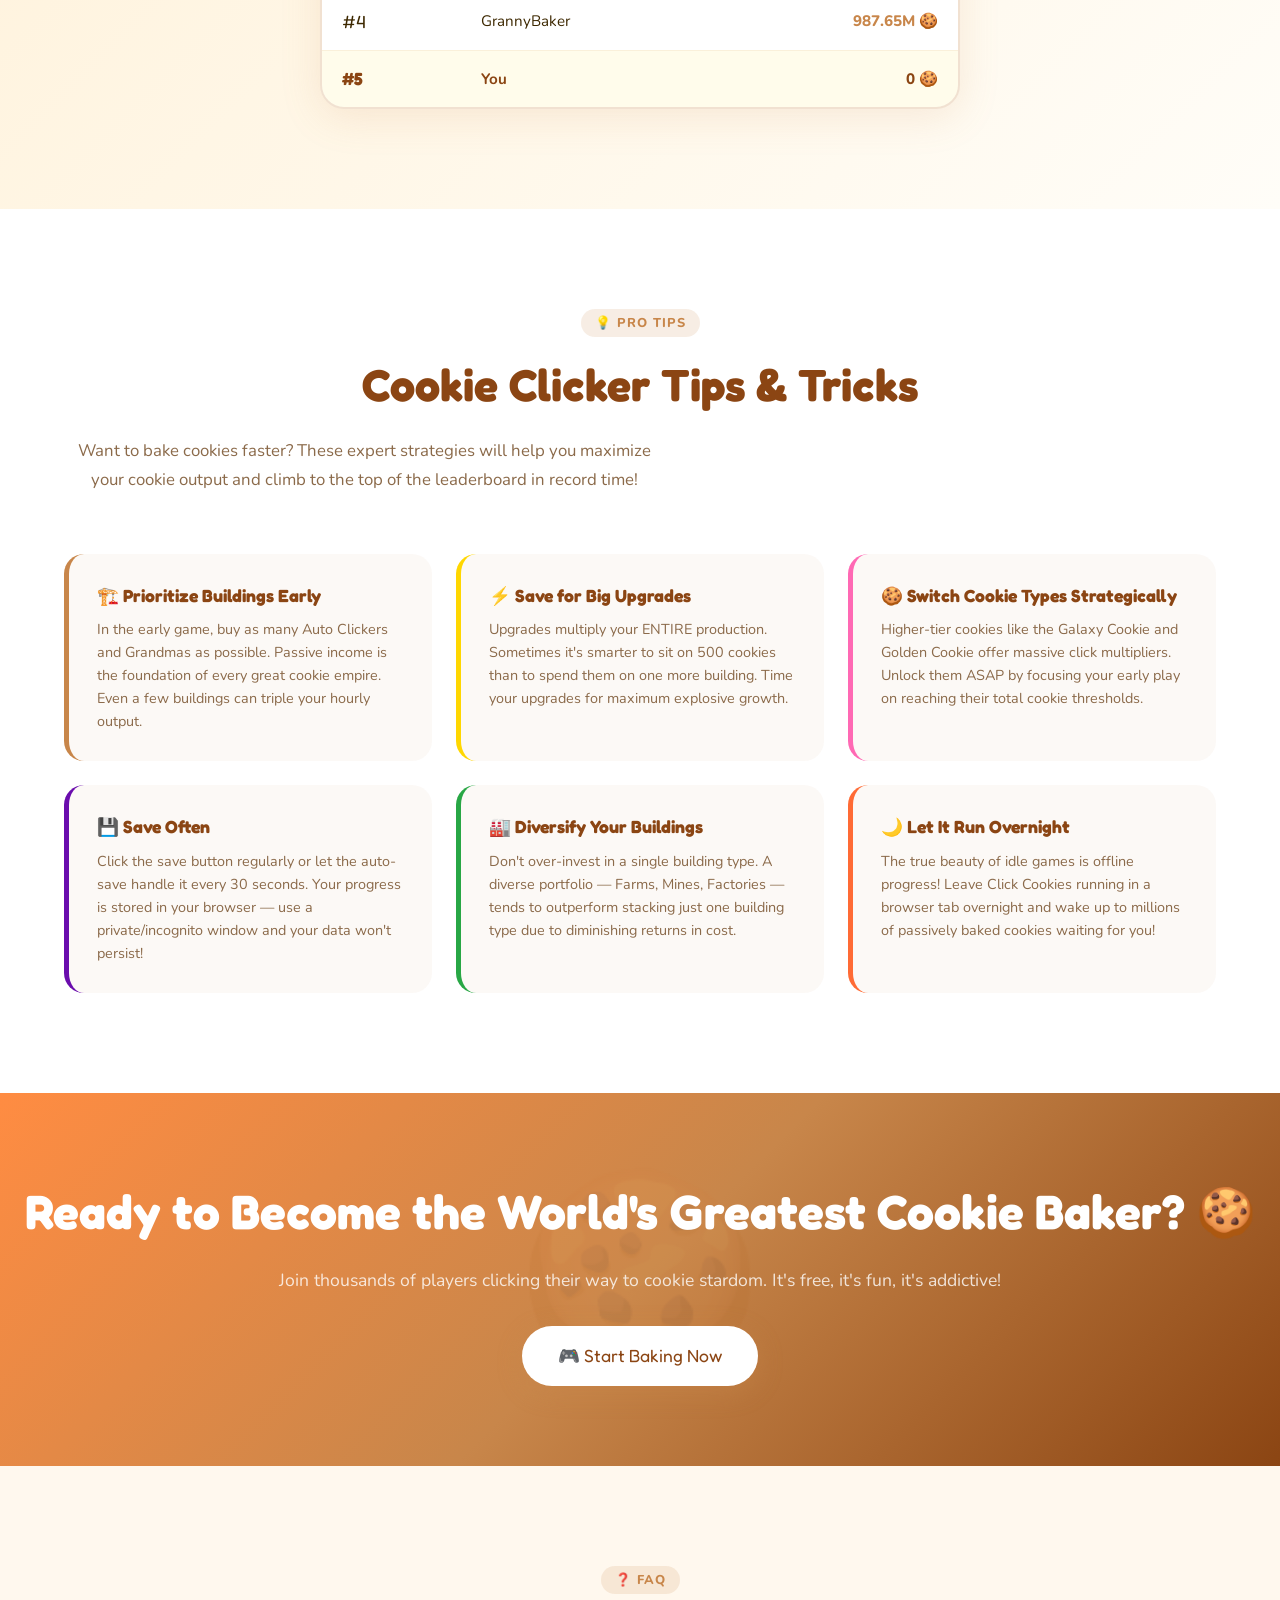
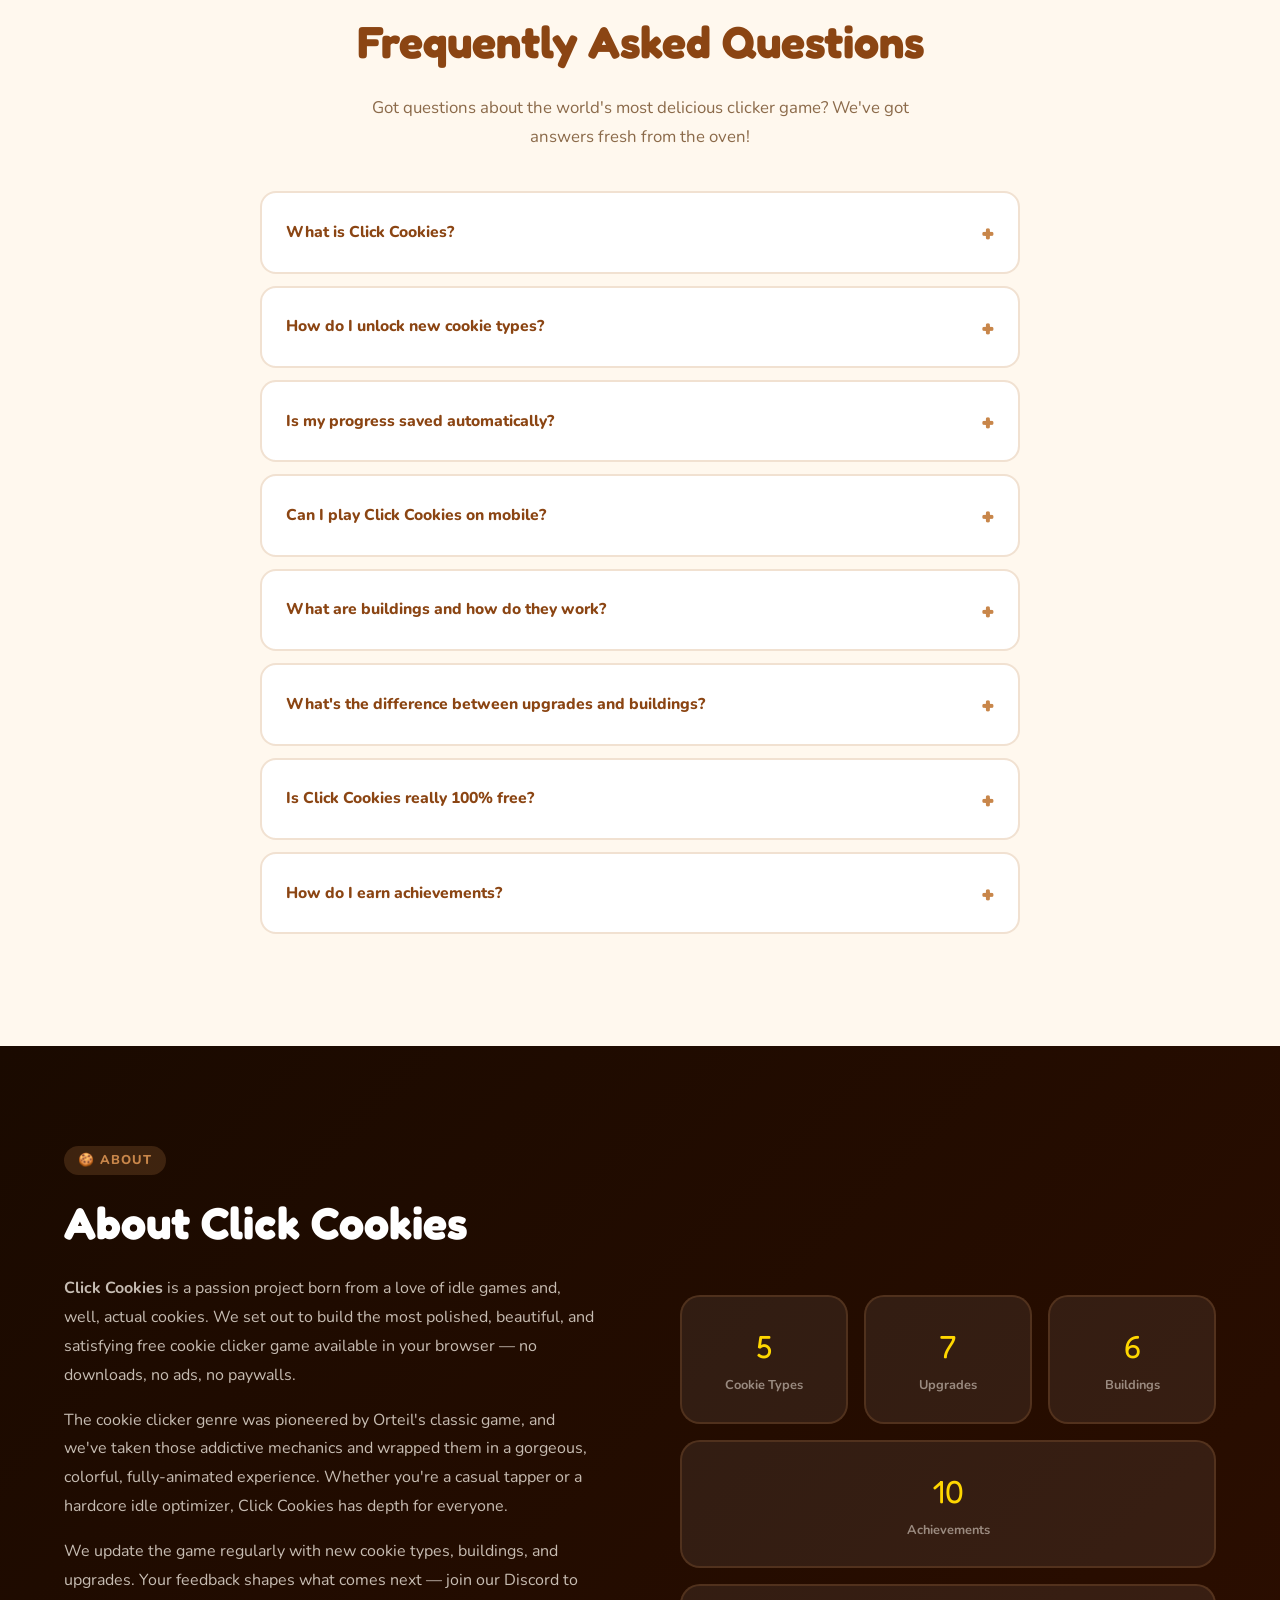
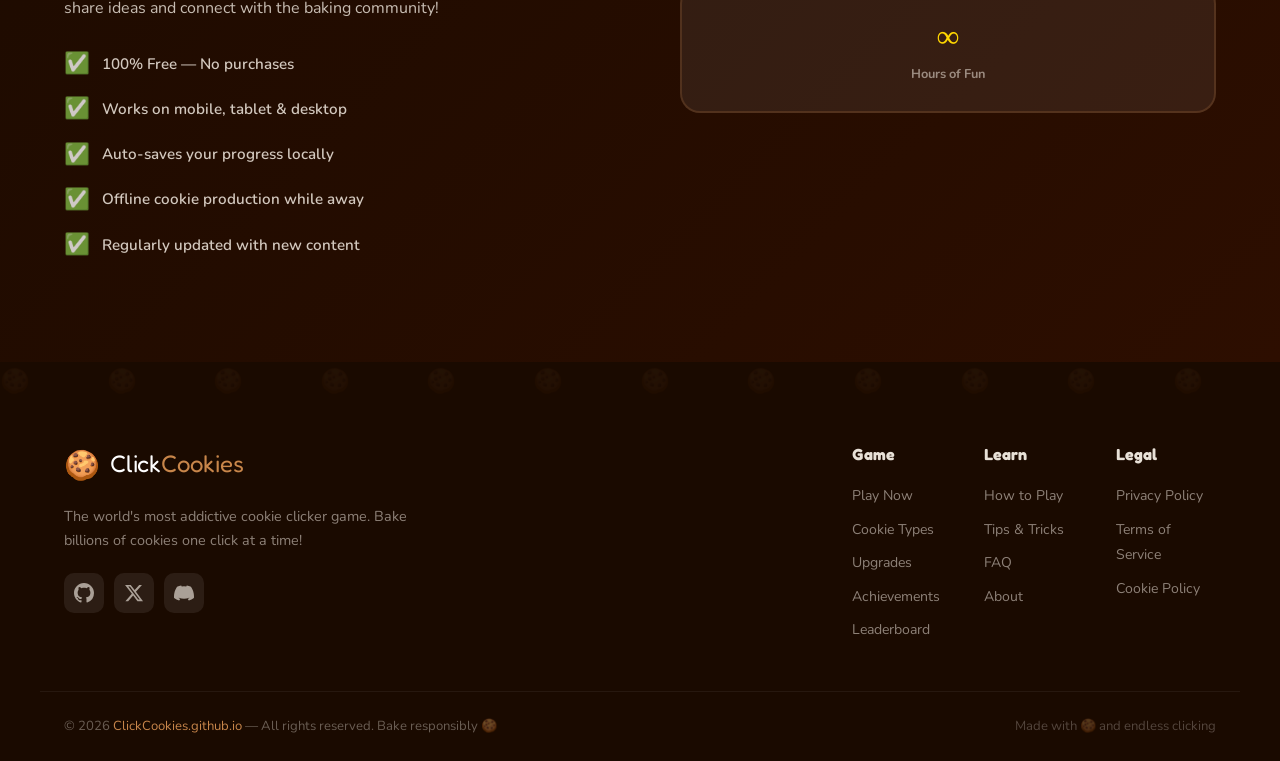
==== commit 60e86397: "Update index.html" ====
--- a/index.html
+++ b/index.html
@@ -1,6 +1,15 @@
 <!DOCTYPE html>
 <html lang="en">
 <head>
+  <!-- Google tag (gtag.js) -->
+<script async src="https://www.googletagmanager.com/gtag/js?id=G-41WM5RY3ZE"></script>
+<script>
+  window.dataLayer = window.dataLayer || [];
+  function gtag(){dataLayer.push(arguments);}
+  gtag('js', new Date());
+
+  gtag('config', 'G-41WM5RY3ZE');
+</script>
   <meta charset="UTF-8"/>
   <meta name="viewport" content="width=device-width, initial-scale=1.0"/>
   <meta http-equiv="X-UA-Compatible" content="IE=edge"/>
@@ -369,7 +378,7 @@
               We update the game regularly with new cookie types, buildings, and upgrades. Your feedback shapes what comes next — join our Discord to share ideas and connect with the baking community!
             </p>
             <div class="about-features">
-              <div class="about-feature"><span class="about-feature-icon">✅</span> 100% Free — No purchases, no ads</div>
+              <div class="about-feature"><span class="about-feature-icon">✅</span> 100% Free — No purchases</div>
               <div class="about-feature"><span class="about-feature-icon">✅</span> Works on mobile, tablet & desktop</div>
               <div class="about-feature"><span class="about-feature-icon">✅</span> Auto-saves your progress locally</div>
               <div class="about-feature"><span class="about-feature-icon">✅</span> Offline cookie production while away</div>
@@ -488,7 +497,7 @@
         { q: 'Can I play Click Cookies on mobile?', a: 'Absolutely! Click Cookies is fully mobile-compatible and works great on smartphones and tablets. The interface adapts to any screen size for a seamless tapping experience.' },
         { q: 'What are buildings and how do they work?', a: 'Buildings are permanent structures that generate cookies passively every second. Start with Auto Clickers (0.1 CPS) and scale up through Grandmas, Cookie Farms, Mines, Factories, and Labs. Each building gets more expensive as you buy more.' },
         { q: 'What\'s the difference between upgrades and buildings?', a: 'Buildings produce cookies over time (CPS). Upgrades are one-time purchases that multiply your entire cookie output — both from clicks AND from buildings. Upgrades are the most powerful investments in the long run!' },
-        { q: 'Is Click Cookies really 100% free?', a: 'Yes! Click Cookies is completely free. There are no in-app purchases, no premium features, no ads, and no paywalls. Just pure, unlimited cookie clicking fun.' },
+        { q: 'Is Click Cookies really 100% free?', a: 'Yes! Click Cookies is completely free. There are no in-app purchases, no premium features, and no paywalls. Just pure, unlimited cookie clicking fun.' },
         { q: 'How do I earn achievements?', a: 'Achievements unlock automatically when you hit certain milestones: baking specific amounts of cookies, clicking a set number of times, buying upgrades, or owning buildings. They\'re tracked in real-time and unlock with a notification.' },
       ];
       const faqList = document.getElementById('faqList');
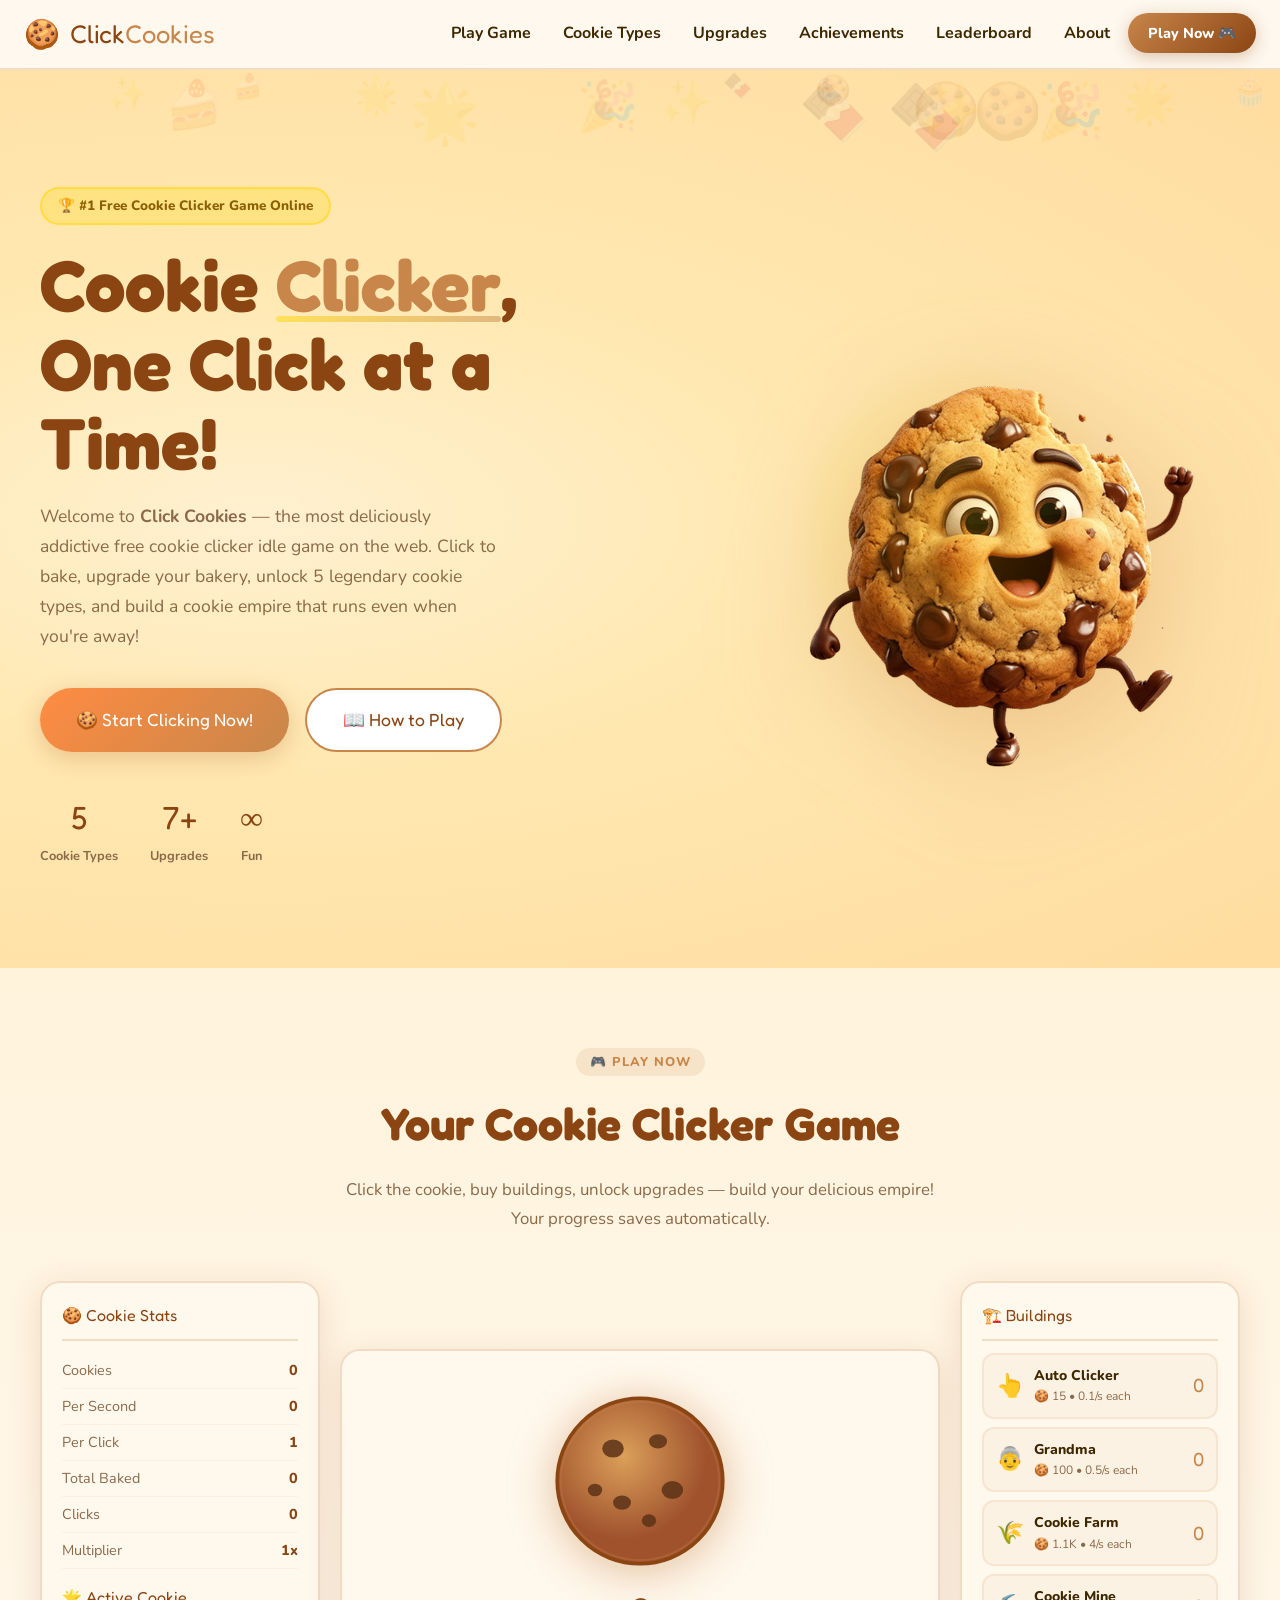
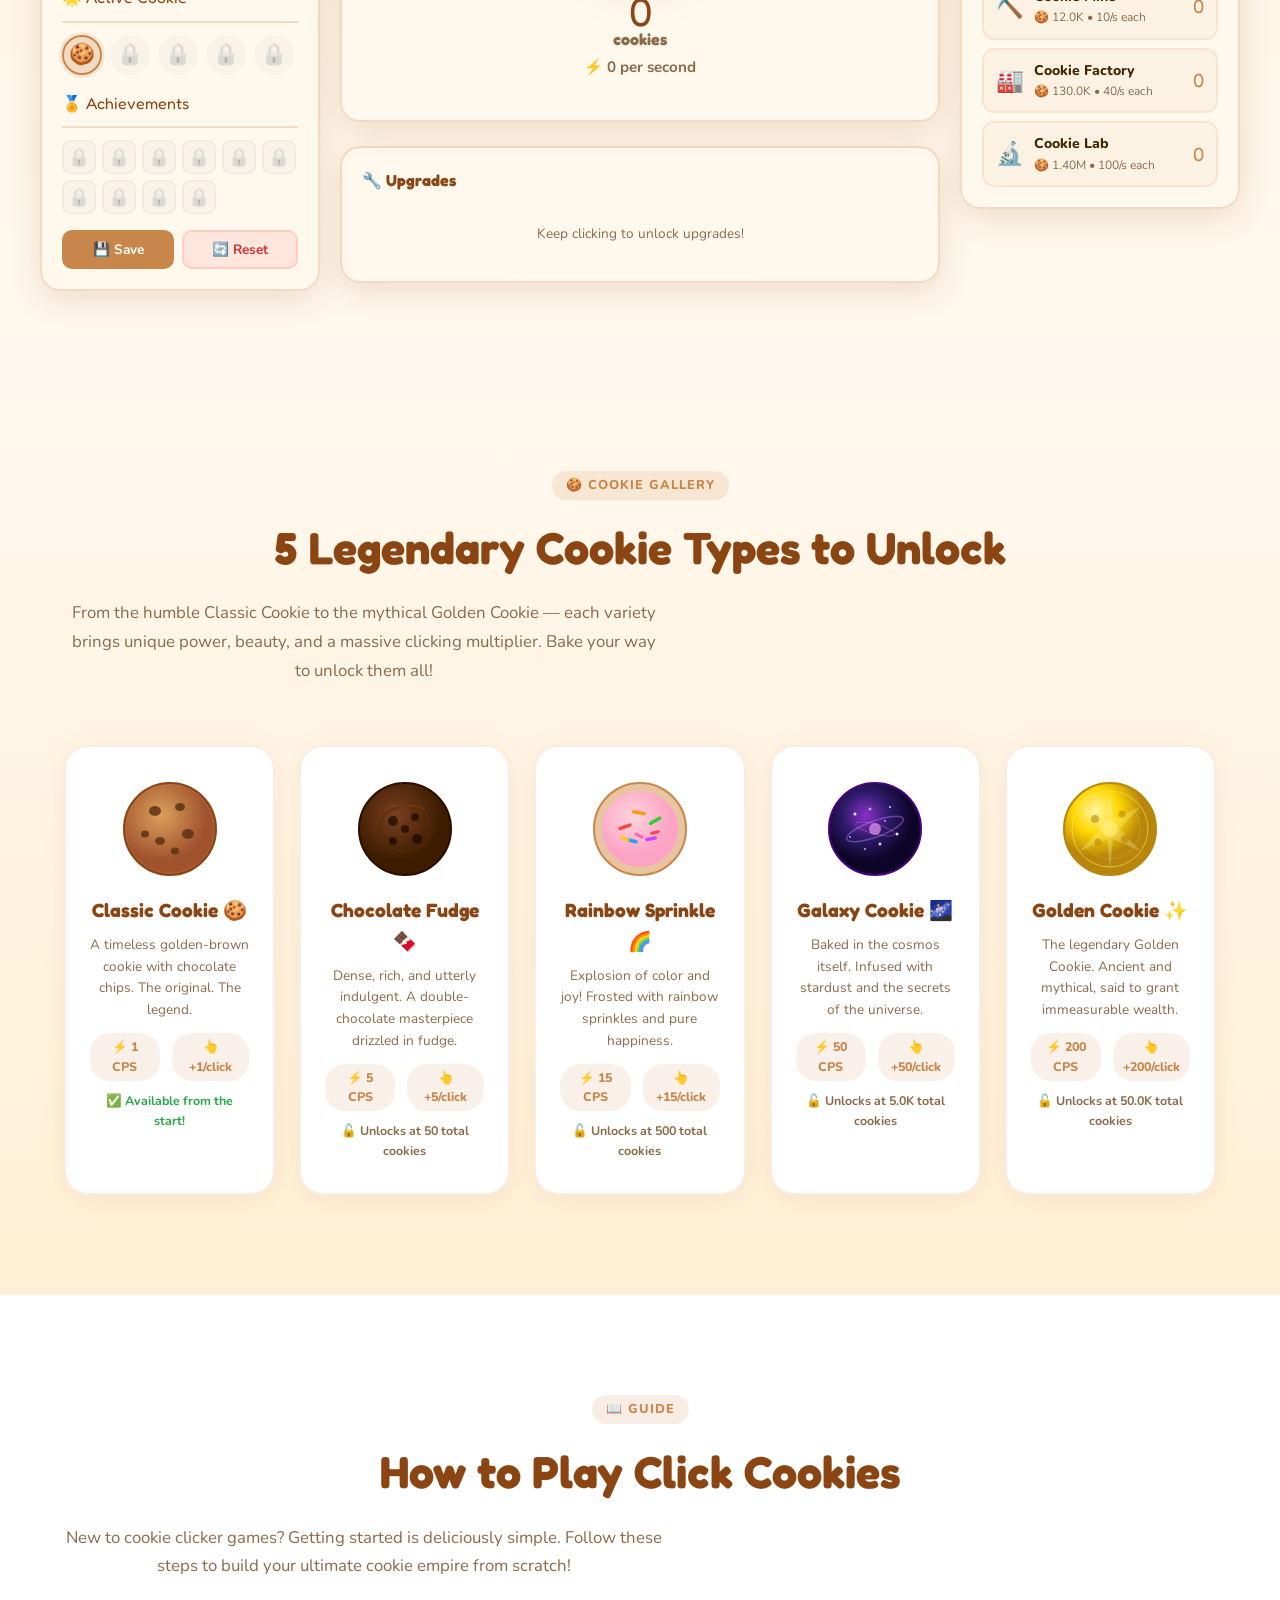
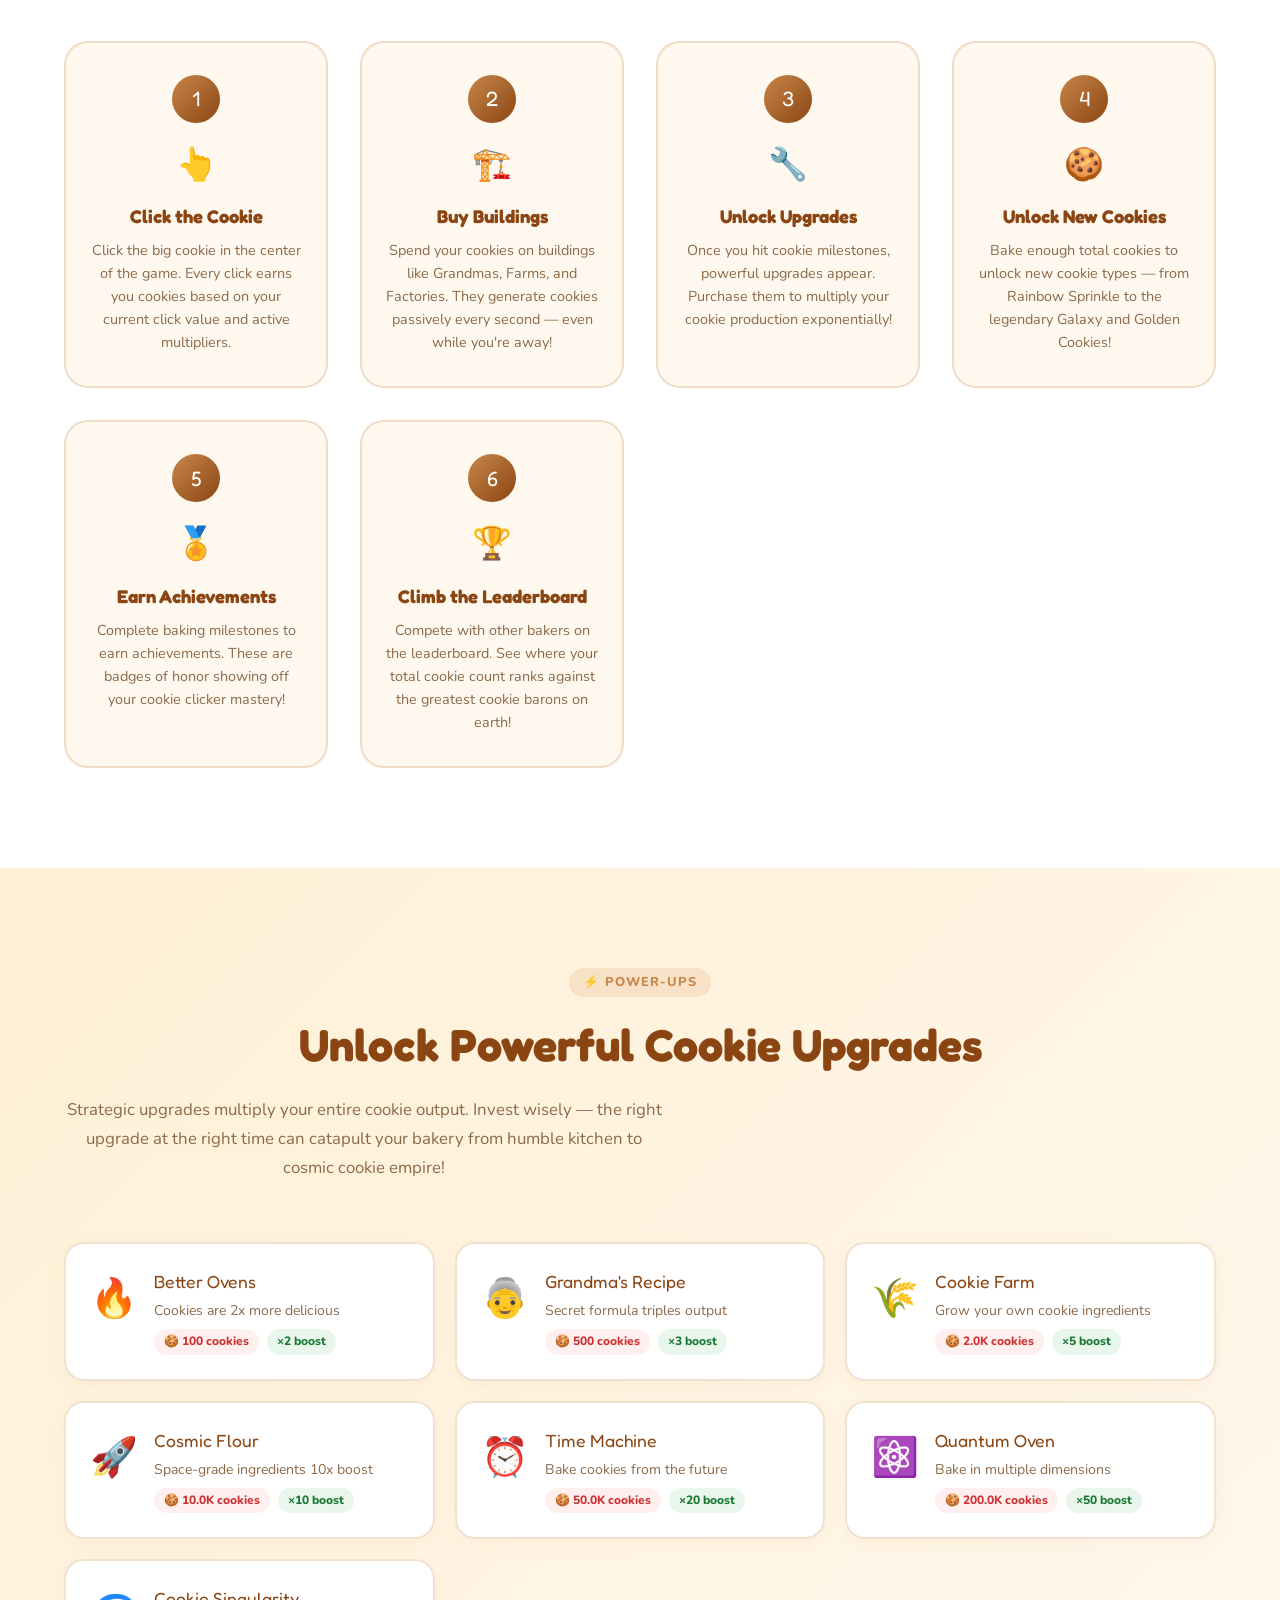
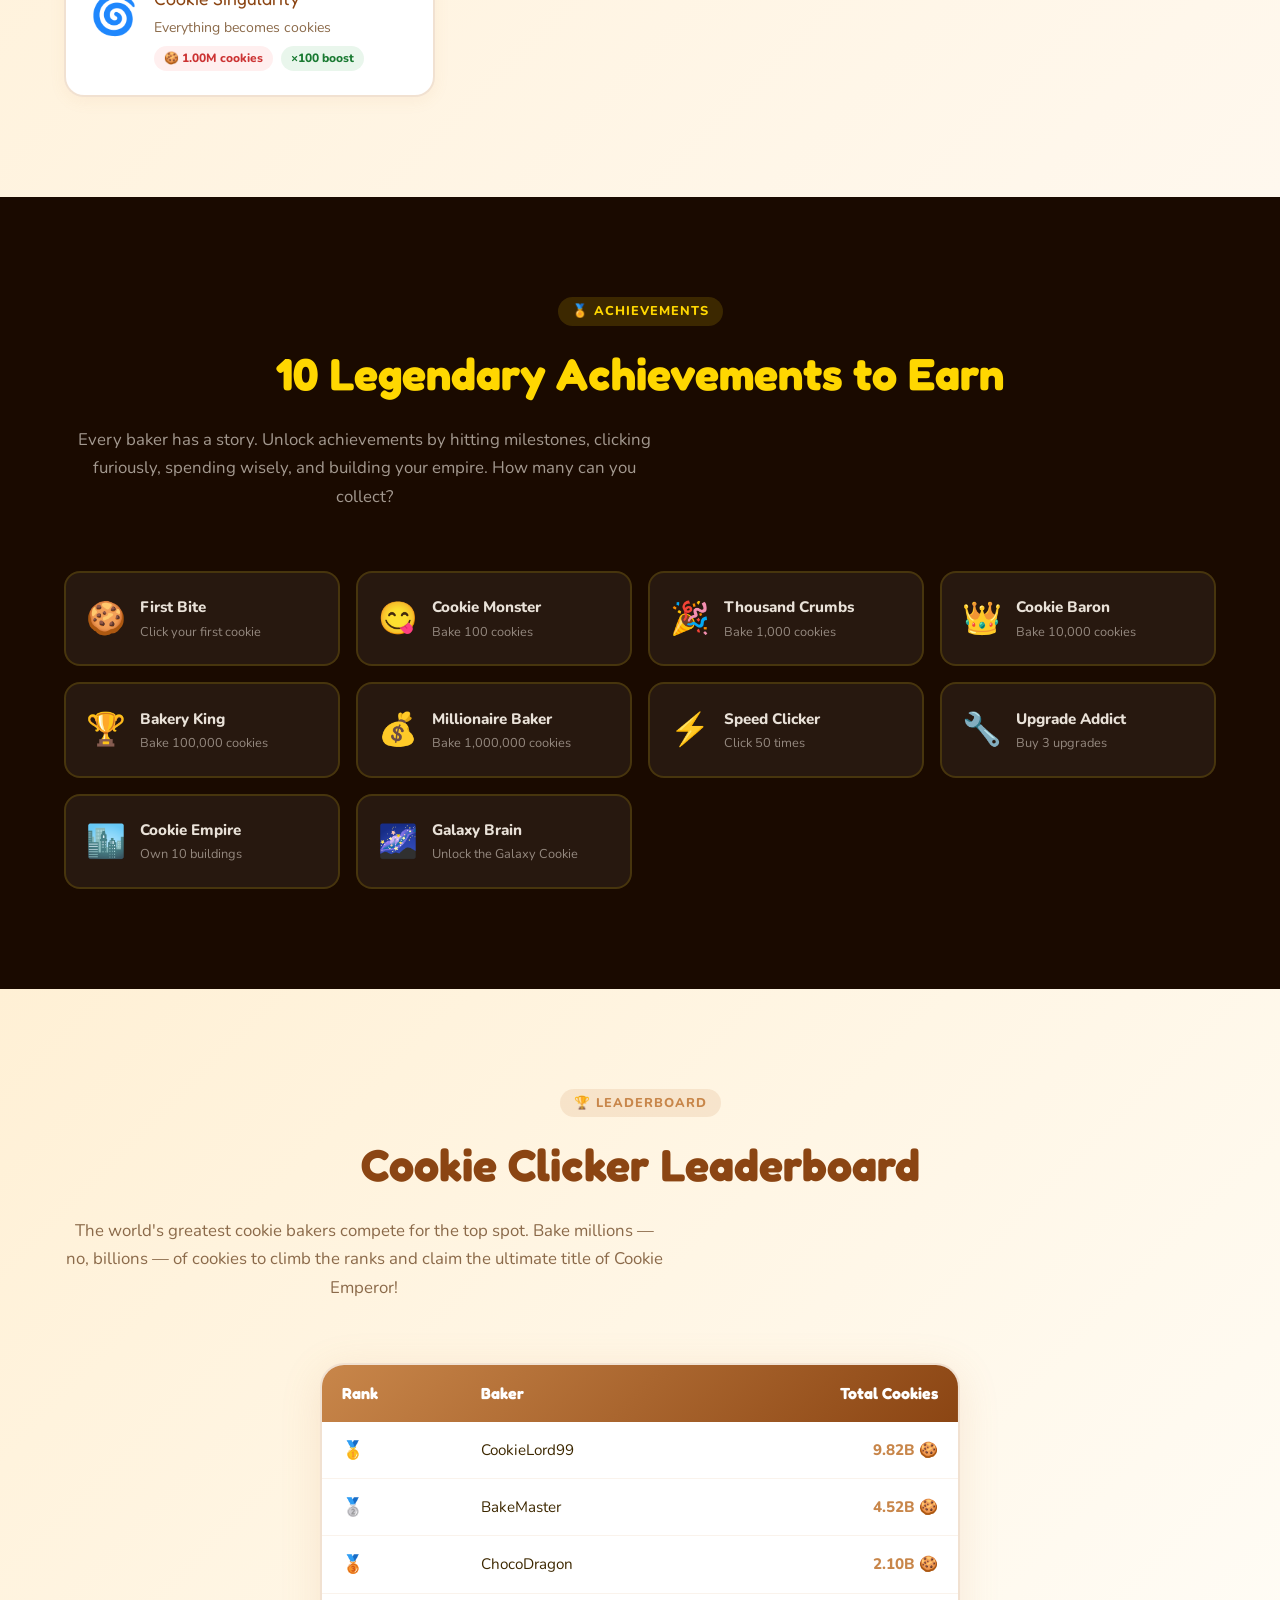
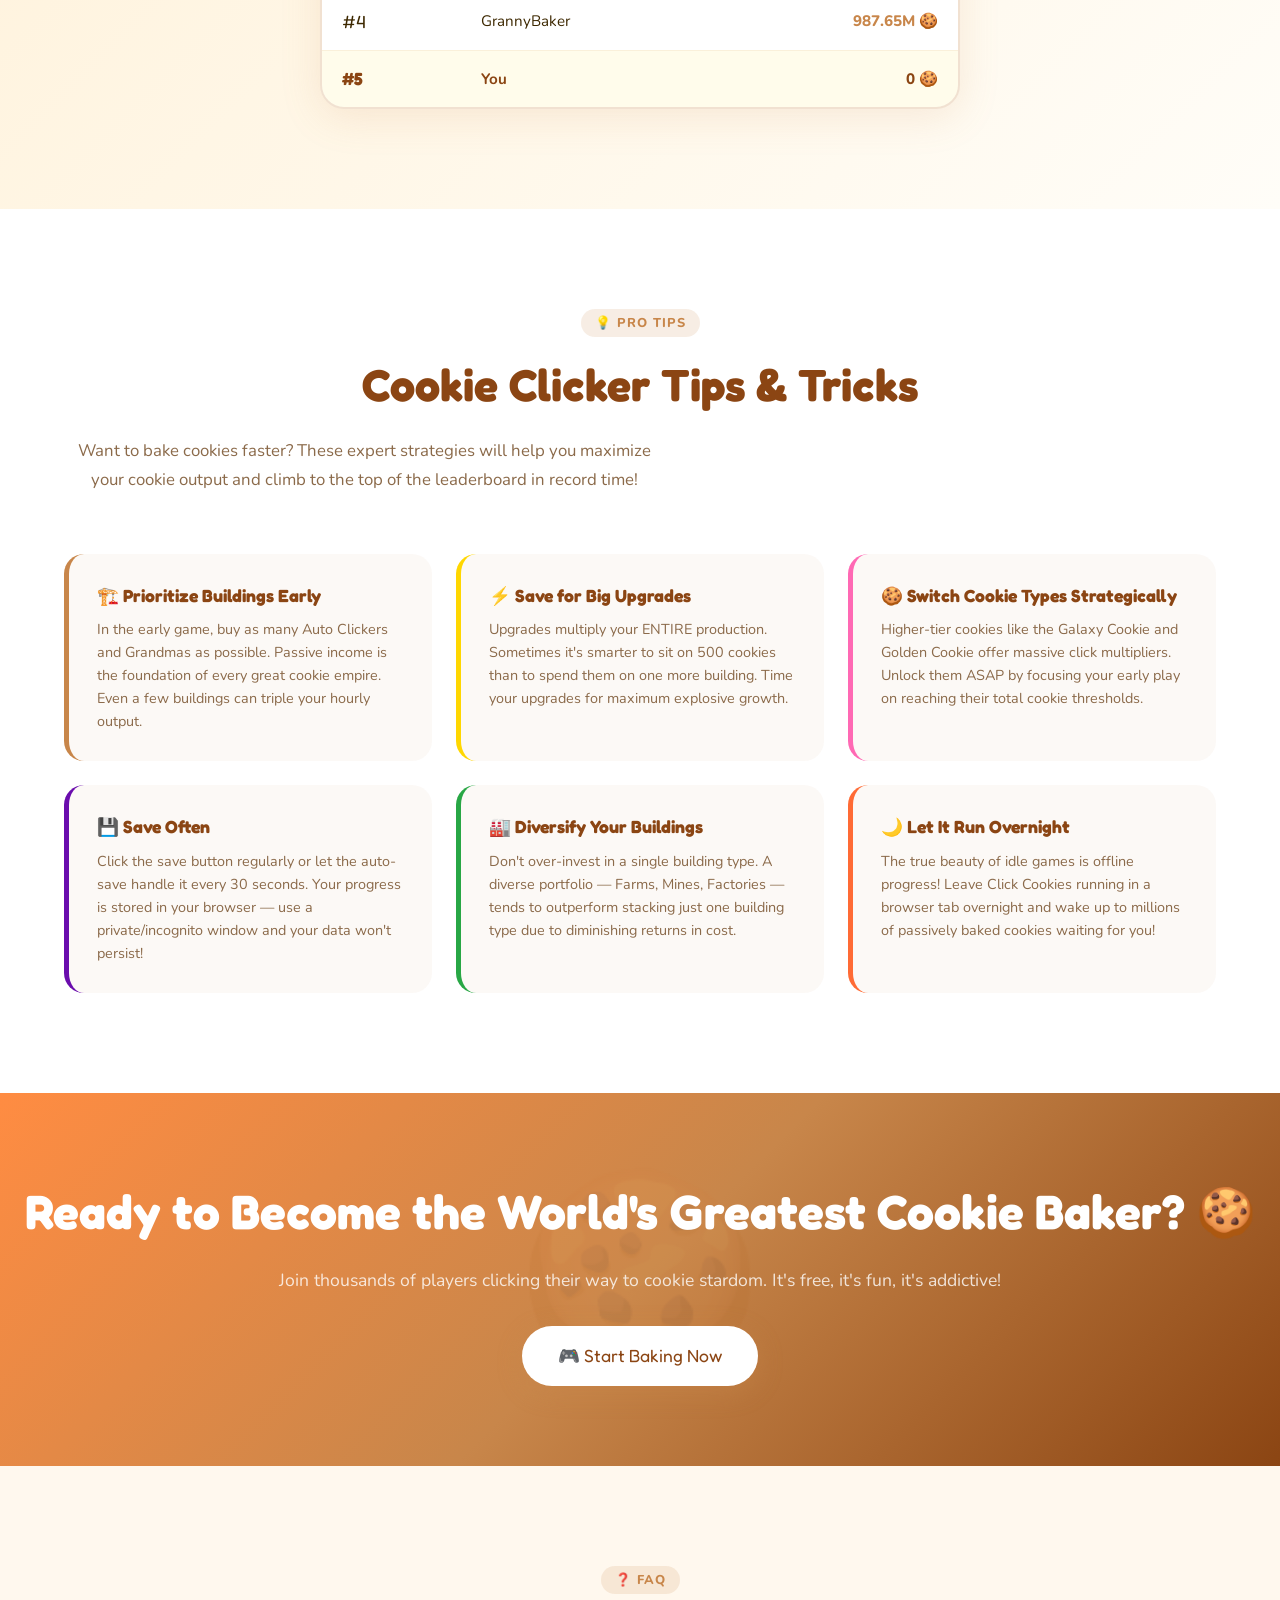
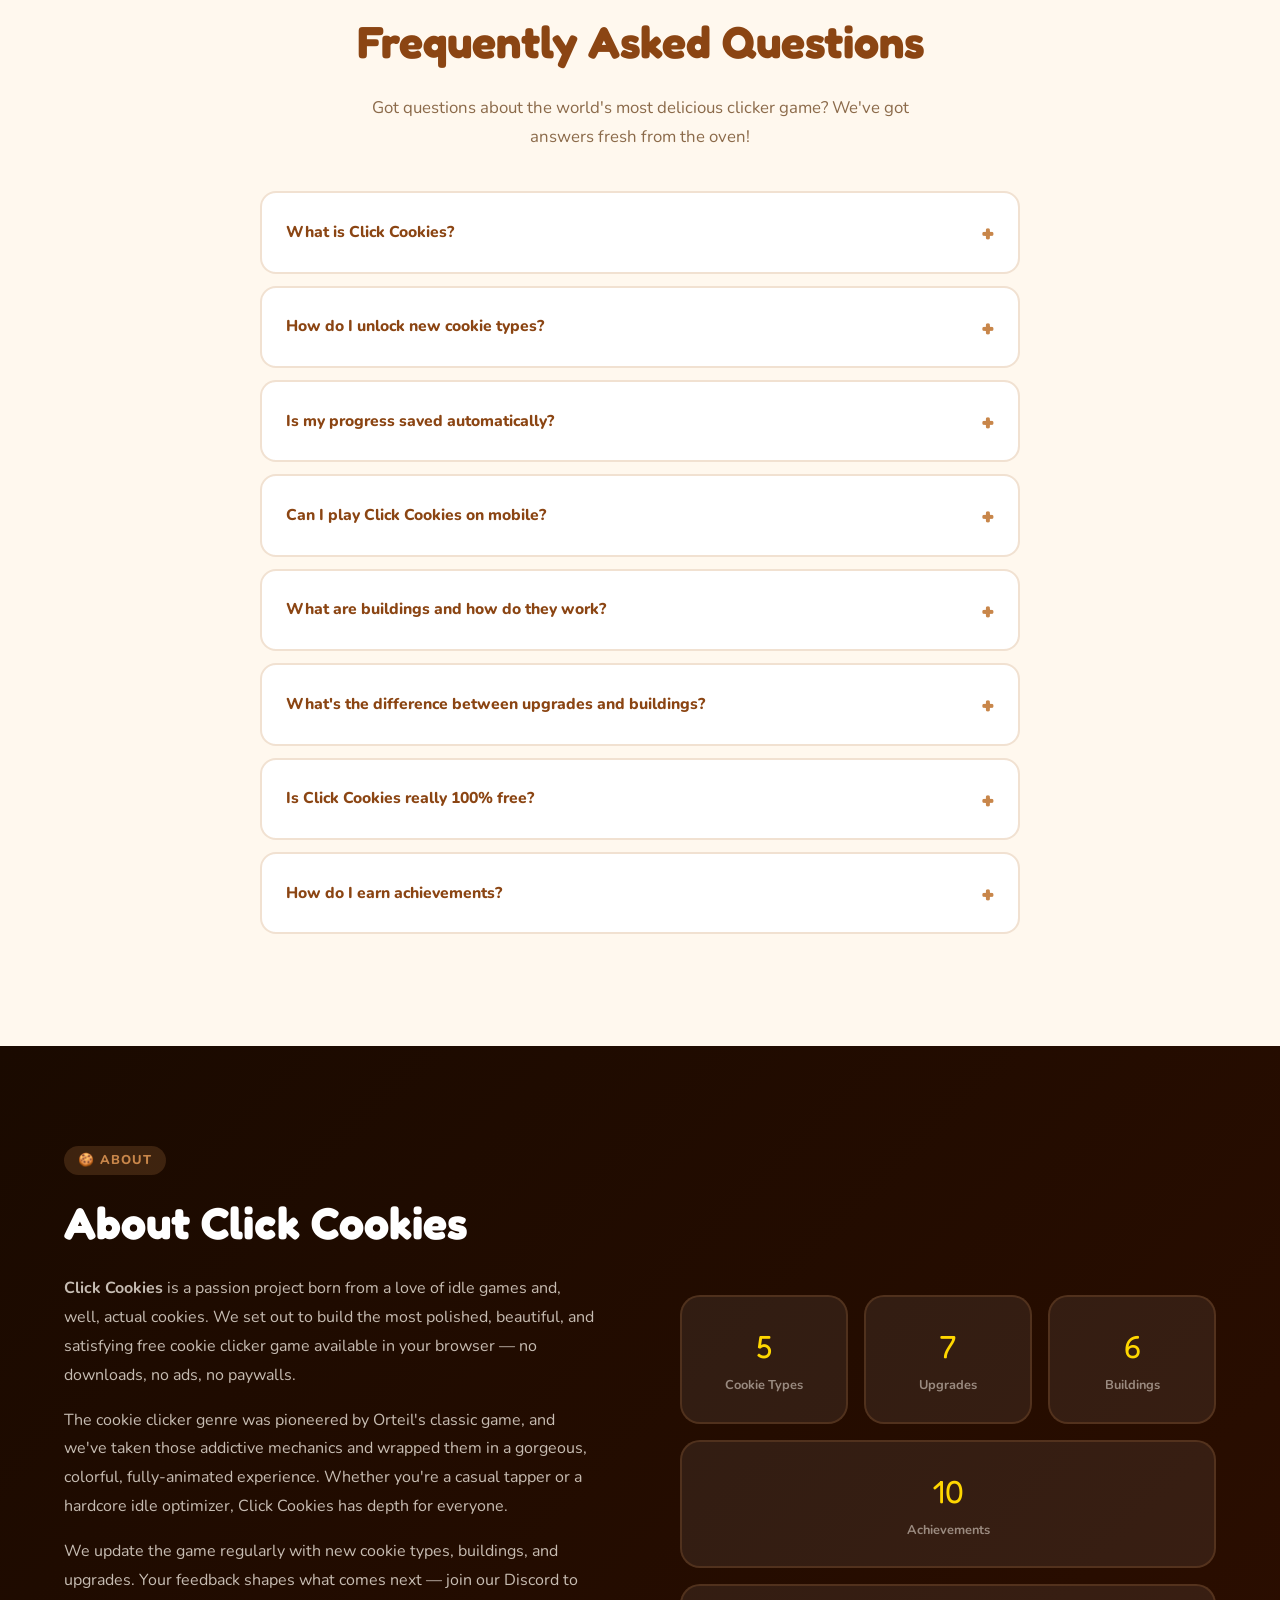
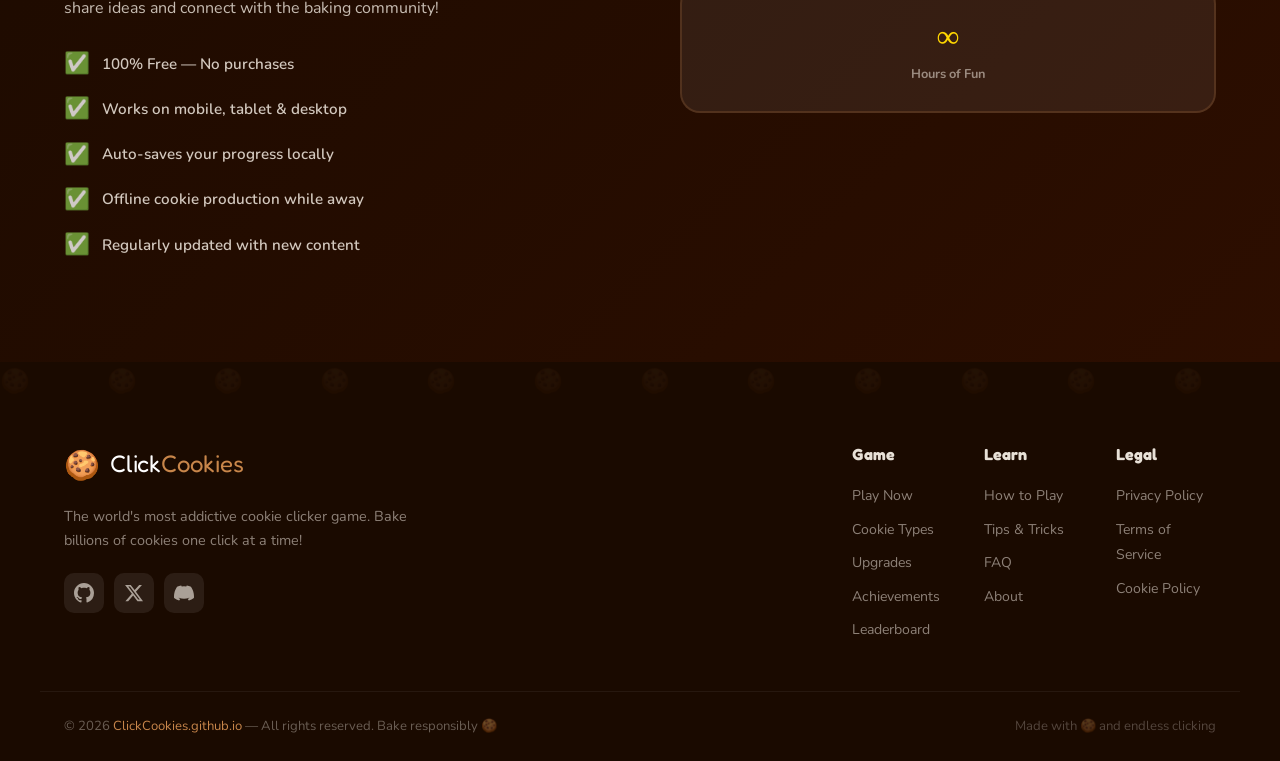
==== commit c32c71d7: "Update index.html" ====
--- a/index.html
+++ b/index.html
@@ -46,83 +46,83 @@
   <link rel="stylesheet" href="css/style.css"/>
 
   <!-- Schema Markup -->
-  <script type="application/ld+json">
-  {
-    "@context": "https://schema.org",
-    "@graph": [
-      {
-        "@type": "WebApplication",
-        "@id": "https://clickcookies.github.io/#app",
-        "name": "Cookie Clicker",
-        "url": "https://clickcookies.github.io/",
-        "description": "Click Cookies is a free browser-based cookie clicker idle game where players click to bake cookies, purchase upgrades and buildings, unlock 5 different cookie types, and earn achievements.",
-        "applicationCategory": "Game",
-        "applicationSubCategory": "Idle Clicker Game",
-        "genre": "Casual, Idle, Clicker",
-        "operatingSystem": "Any (Browser-based)",
-        "browserRequirements": "Requires JavaScript",
-        "offers": {
-          "@type": "Offer",
-          "price": "0",
-          "priceCurrency": "USD",
-          "availability": "https://schema.org/InStock"
+  <!-- Schema Markup -->
+<script type="application/ld+json">
+{
+  "@context": "https://schema.org",
+  "@graph": [
+    {
+      "@type": "WebApplication",
+      "@id": "https://clickcookies.github.io/#app",
+      "name": "Click Cookies",
+      "url": "https://clickcookies.github.io/",
+      "description": "Click Cookies is a free browser-based cookie clicker idle game where players click to bake cookies, purchase upgrades and buildings, unlock 5 different cookie types, and earn achievements.",
+      "applicationCategory": "Game",
+      "applicationSubCategory": "Idle Clicker Game",
+      "genre": "Casual, Idle, Clicker",
+      "operatingSystem": "Any (Browser-based)",
+      "browserRequirements": "Requires JavaScript",
+      "offers": {
+        "@type": "Offer",
+        "price": "0",
+        "priceCurrency": "USD",
+        "availability": "https://schema.org/InStock"
+      },
+      "featureList": [
+        "5 unique cookie types",
+        "Passive income via buildings",
+        "7 powerful upgrades",
+        "10 achievements",
+        "Auto-save progress",
+        "Mobile compatible",
+        "No download required"
+      ]
+    },
+    {
+      "@type": "WebSite",
+      "@id": "https://clickcookies.github.io/#website",
+      "url": "https://clickcookies.github.io/",
+      "name": "click Cookies",
+      "description": "The most addictive free cookie clicker game online",
+      "potentialAction": {
+        "@type": "SearchAction",
+        "target": "https://clickcookies.github.io/?q={search_term_string}",
+        "query-input": "required name=search_term_string"
+      }
+    },
+    {
+      "@type": "FAQPage",
+      "@id": "https://clickcookies.github.io/#faq",
+      "mainEntity": [
+        {
+          "@type": "Question",
+          "name": "What is Click Cookies?",
+          "acceptedAnswer": {
+            "@type": "Answer",
+            "text": "Click Cookies is a free browser-based idle clicker game where you click a cookie to produce cookies, use them to buy upgrades and buildings that generate cookies automatically."
+          }
         },
-        "featureList": [
-          "5 unique cookie types",
-          "Passive income via buildings",
-          "7 powerful upgrades",
-          "10 achievements",
-          "Auto-save progress",
-          "Mobile compatible",
-          "No download required"
-        ],       
+        {
+          "@type": "Question",
+          "name": "How do I unlock new cookie types?",
+          "acceptedAnswer": {
+            "@type": "Answer",
+            "text": "New cookie types unlock automatically as you bake more total cookies. Each cookie type has a total cookie threshold that must be reached to unlock it."
+          }
+        },
+        {
+          "@type": "Question",
+          "name": "Is Click Cookies free to play?",
+          "acceptedAnswer": {
+            "@type": "Answer",
+            "text": "Yes! Click Cookies is completely free to play. No downloads, no accounts, no in-app purchases required."
+          }
         }
-      },
-      {
-        "@type": "WebSite",
-        "@id": "https://clickcookies.github.io/#website",
-        "url": "https://clickcookies.github.io/",
-        "name": "Click Cookies",
-        "description": "The most addictive free cookie clicker game online",
-        "potentialAction": {
-          "@type": "SearchAction",
-          "target": "https://clickcookies.github.io/?q={search_term_string}",
-          "query-input": "required name=search_term_string"
-        }
-      },
-      {
-        "@type": "FAQPage",
-        "@id": "https://clickcookies.github.io/#faq",
-        "mainEntity": [
-          {
-            "@type": "Question",
-            "name": "What is Click Cookies?",
-            "acceptedAnswer": {
-              "@type": "Answer",
-              "text": "Click Cookies is a free browser-based idle clicker game where you click a cookie to produce cookies, use them to buy upgrades and buildings that generate cookies automatically."
-            }
-          },
-          {
-            "@type": "Question",
-            "name": "How do I unlock new cookie types?",
-            "acceptedAnswer": {
-              "@type": "Answer",
-              "text": "New cookie types unlock automatically as you bake more total cookies. Each cookie type has a total cookie threshold that must be reached to unlock it."
-            }
-          },
-          {
-            "@type": "Question",
-            "name": "Is Click Cookies free to play?",
-            "acceptedAnswer": {
-              "@type": "Answer",
-              "text": "Yes! Click Cookies is completely free to play. No downloads, no accounts, no in-app purchases required."
-            }
-          }
-        ]
-      }
-    ]
-  }
-  </script>
+      ]
+    }
+  ]
+}
+</script>
 </head>
 <body>
 
--- a/css/style.css
+++ b/css/style.css
@@ -977,7 +977,7 @@
   .hero-stats { justify-content: center; }
   .hero-desc { margin: 0 auto 36px; }
   .hero-visual { order: -1; }
-  .hero-cookie-showcase { width: 220px; height: 220px; }
+  .hero-cookie-showcase { width: 150px; height: 150px; margin: 0 auto; }
 
   .game-wrapper { grid-template-columns: 1fr; }
   .game-panel { position: static; }
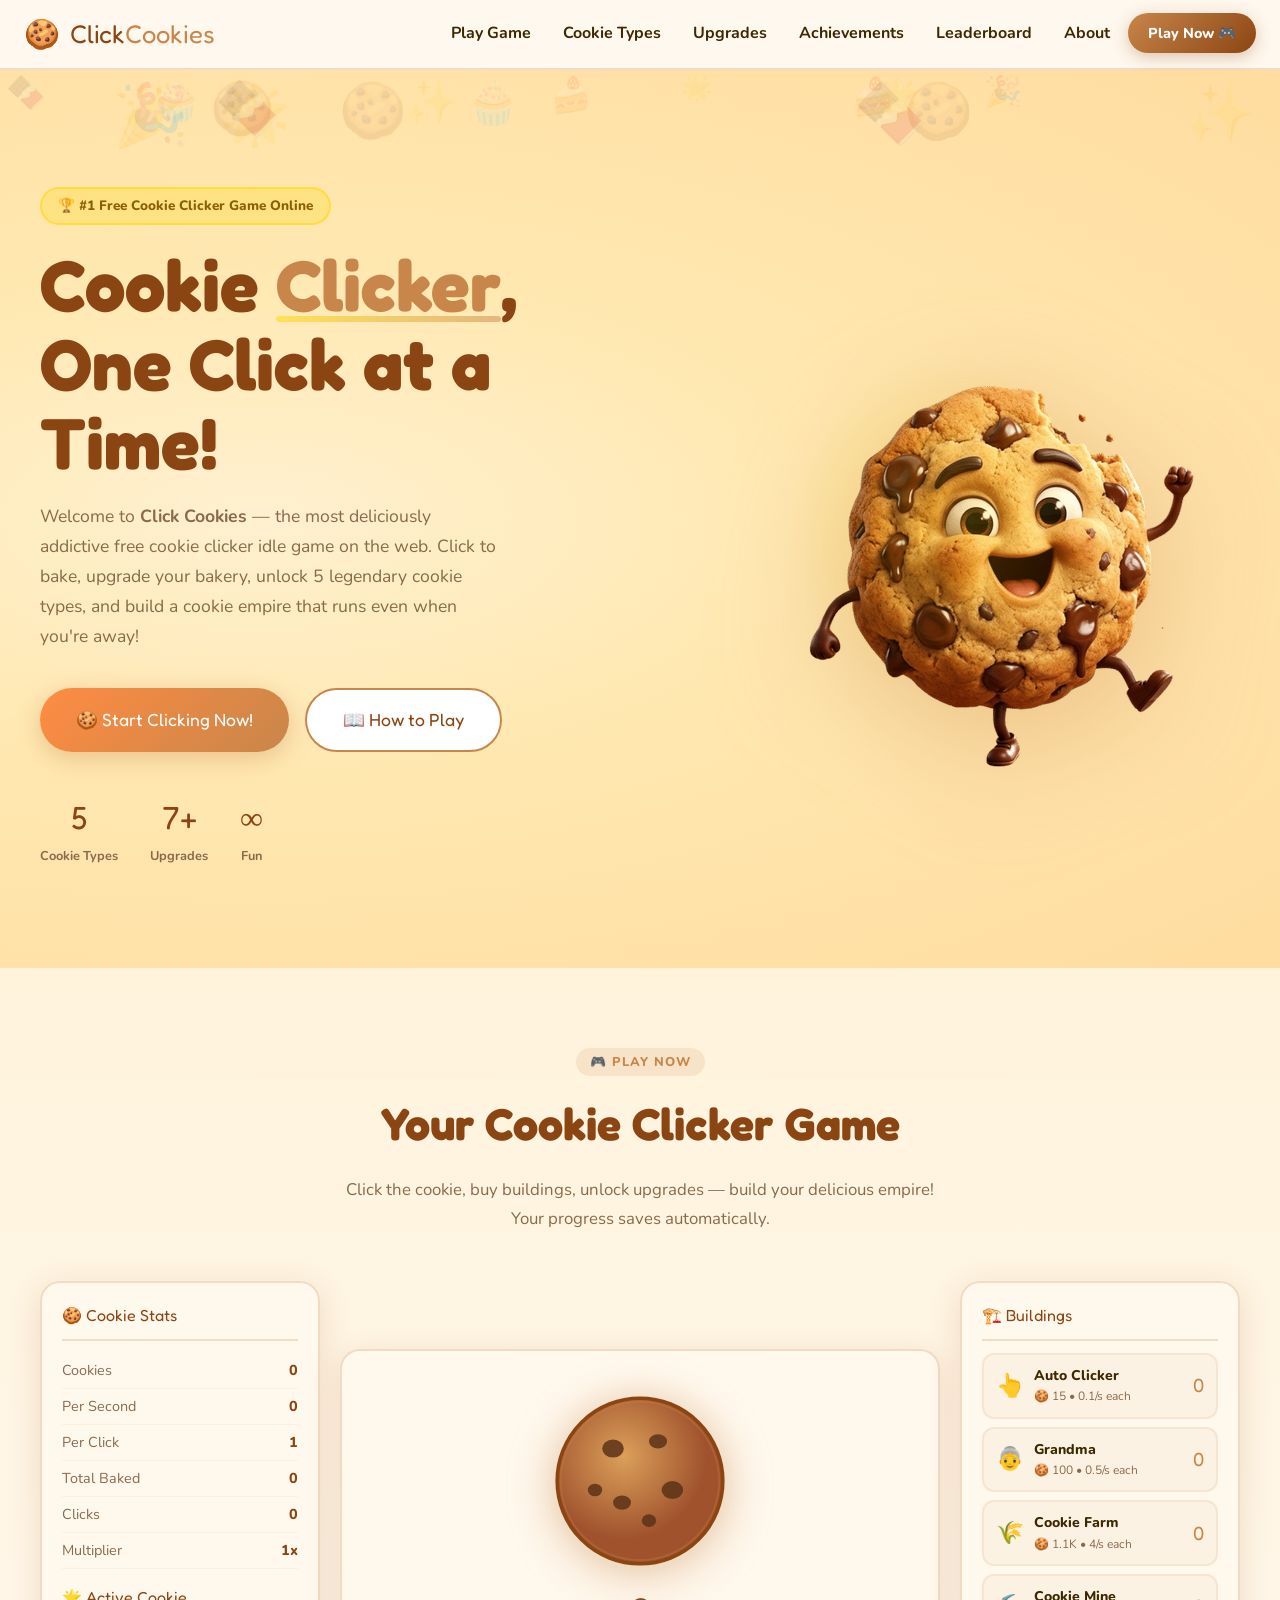
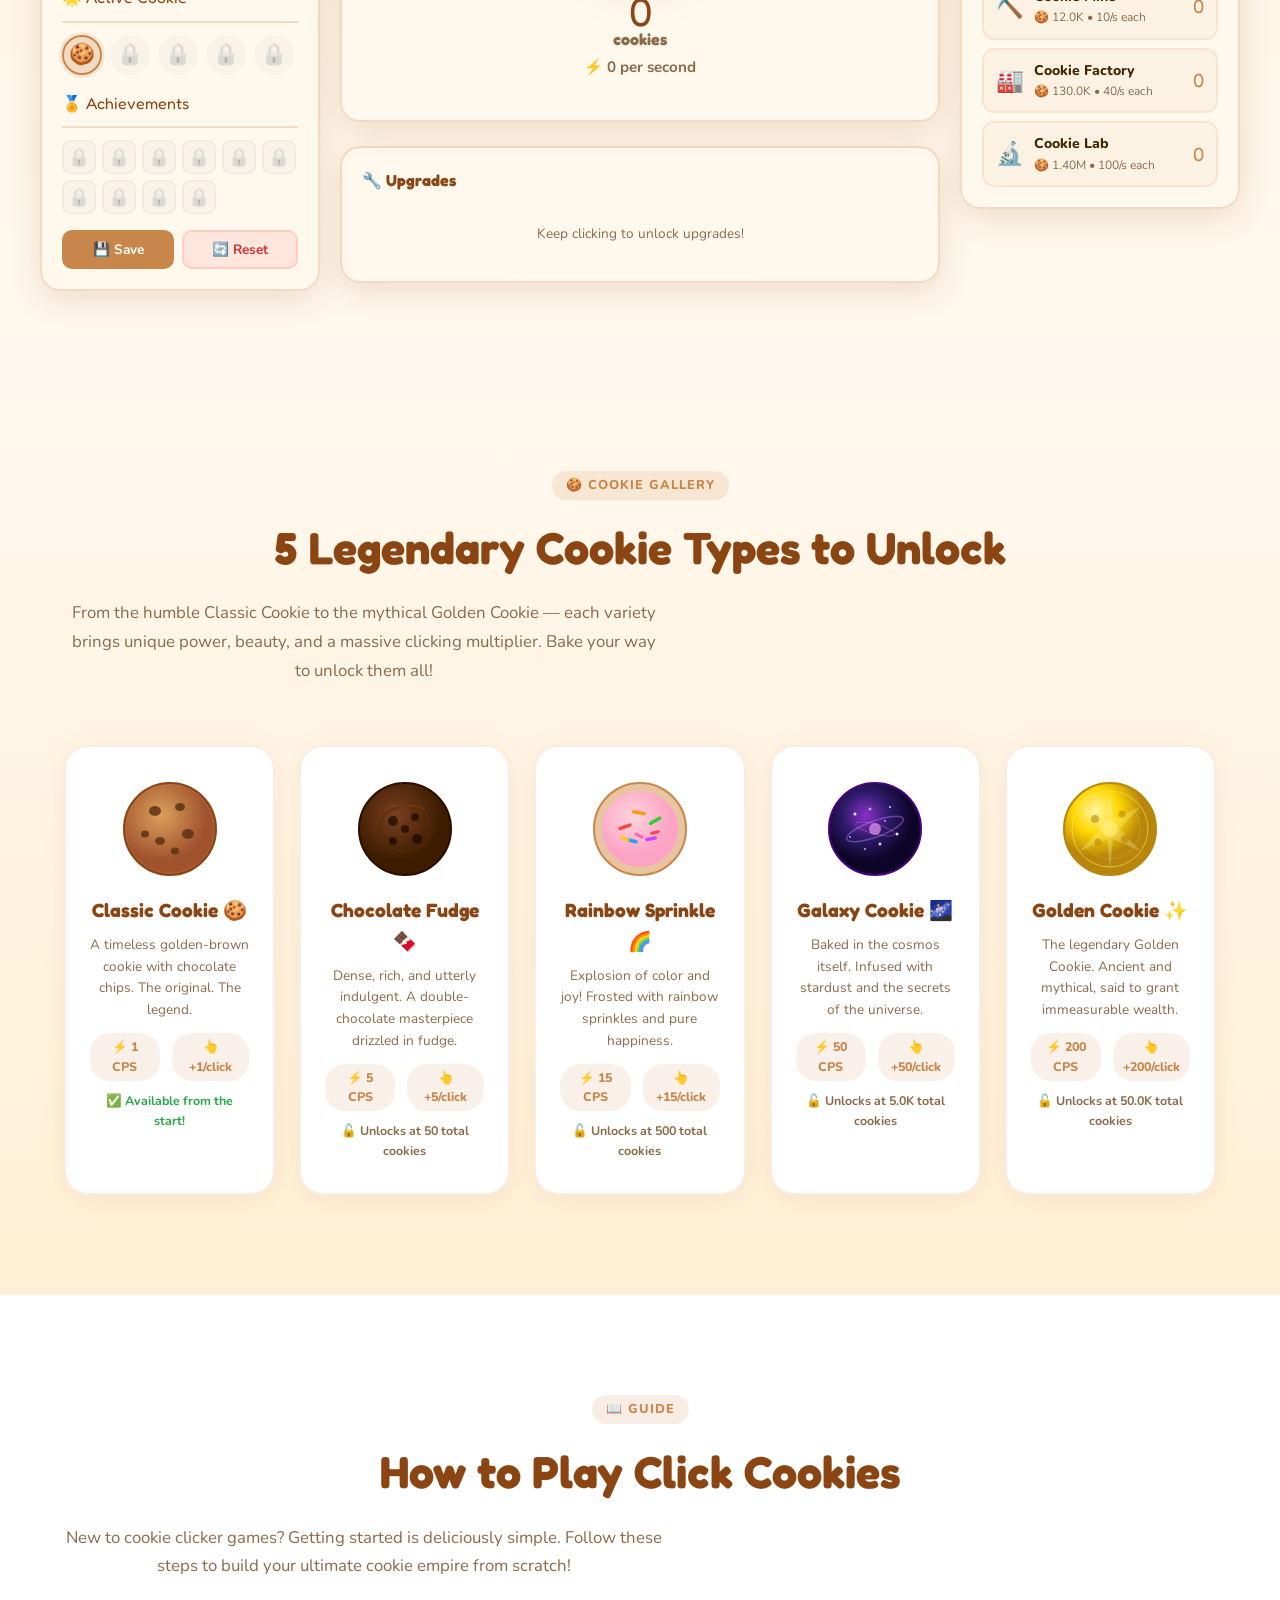
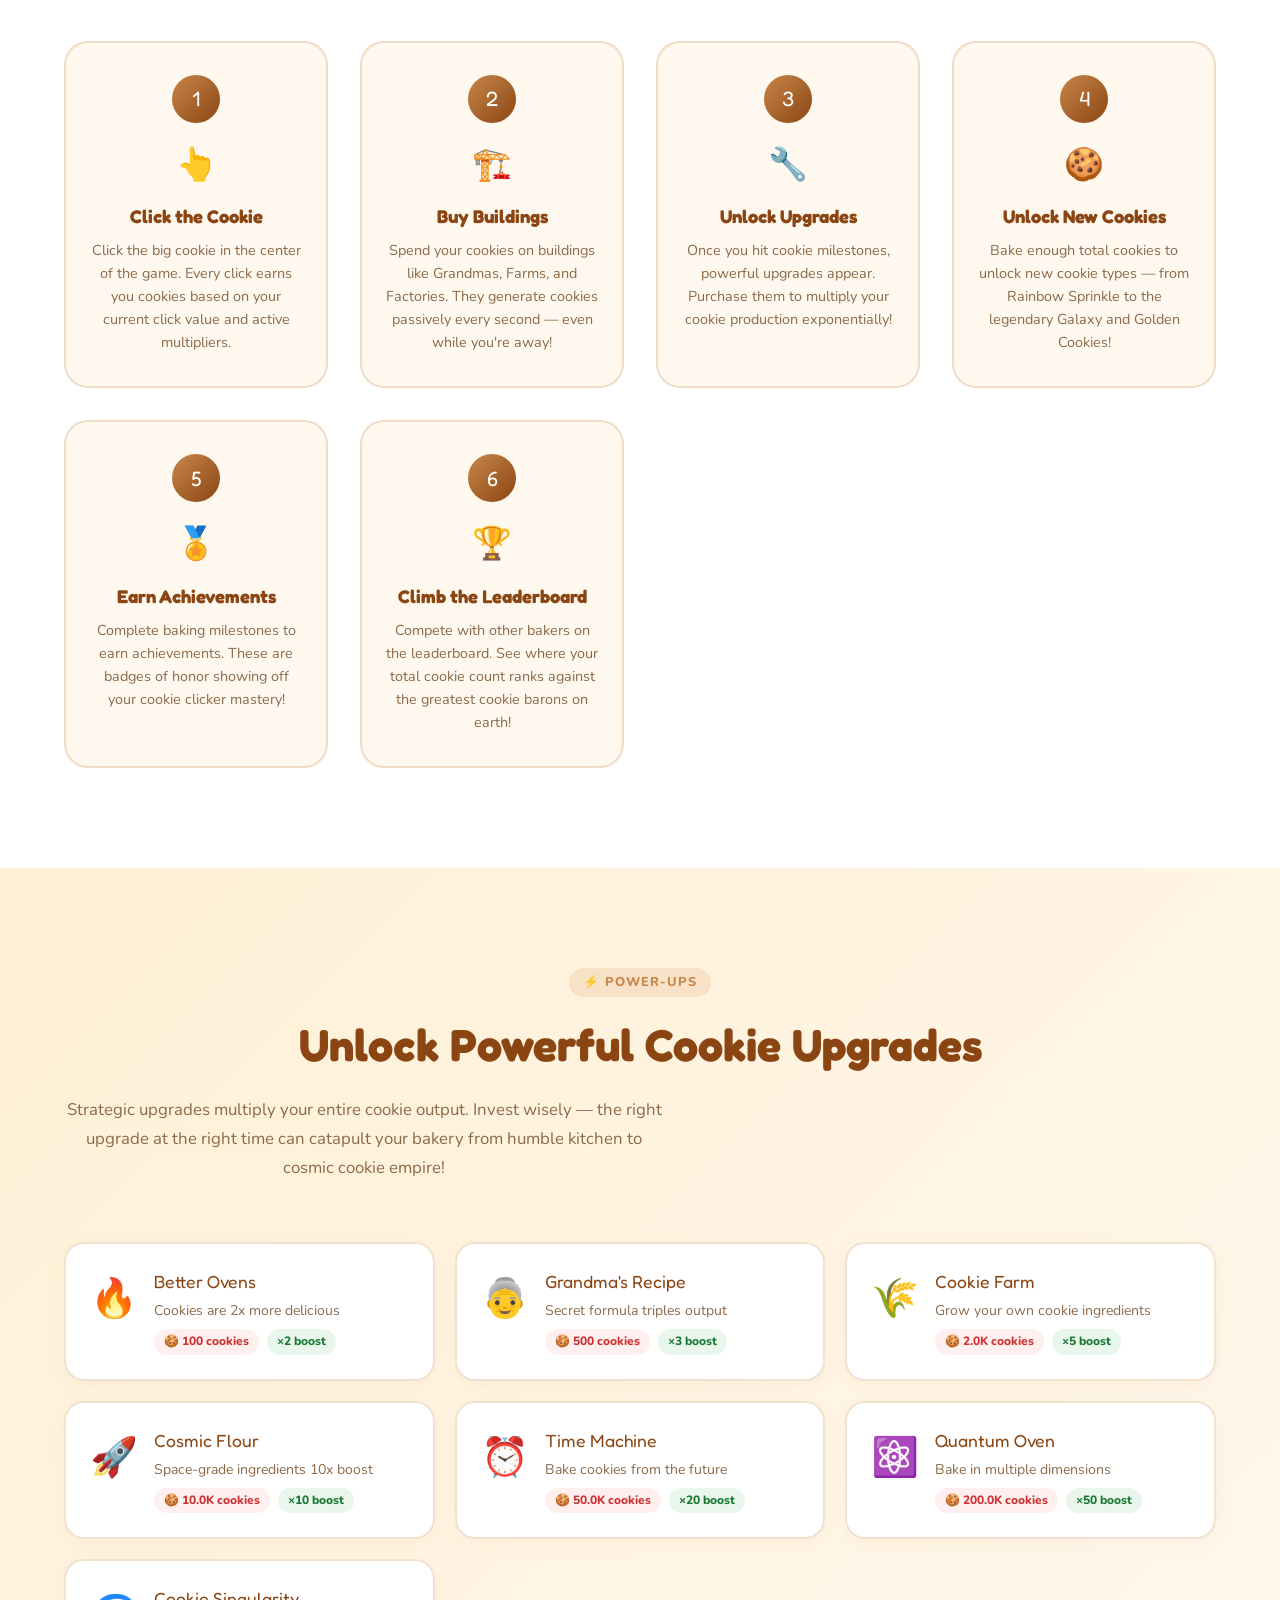
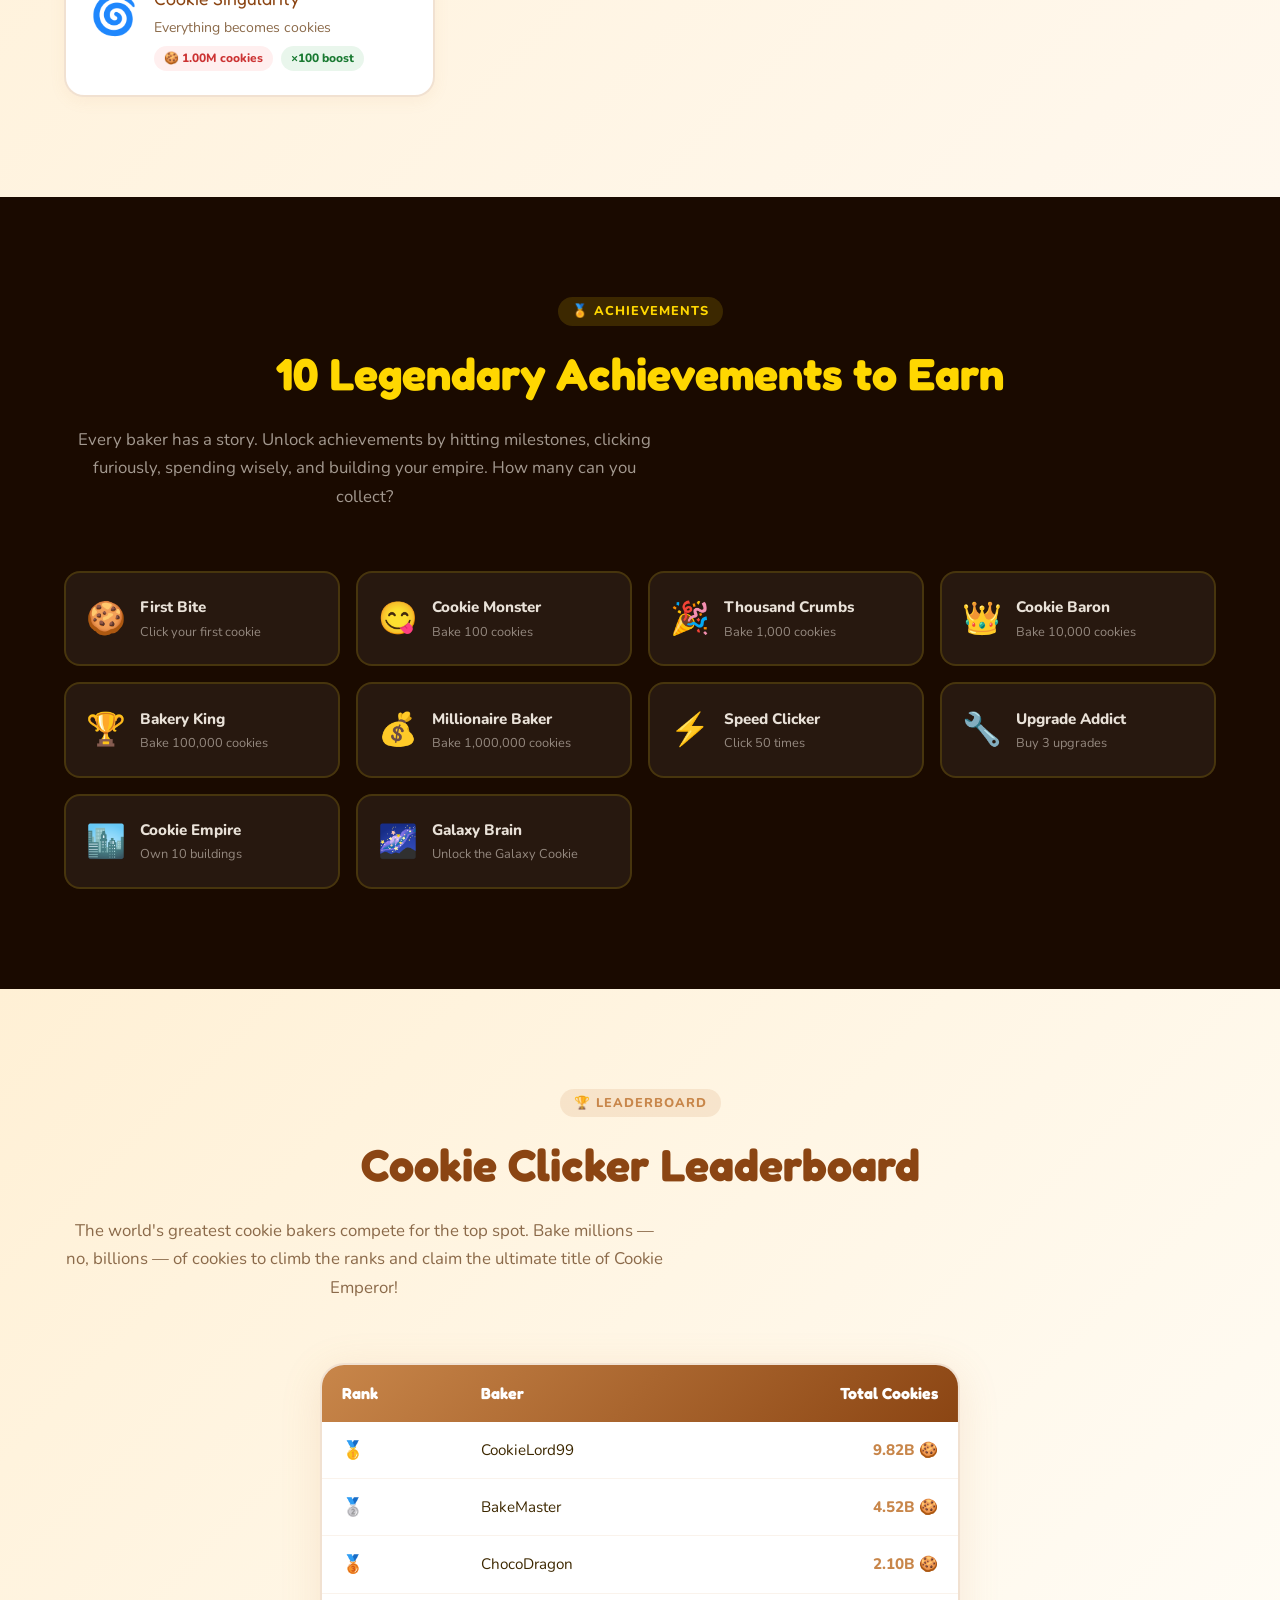
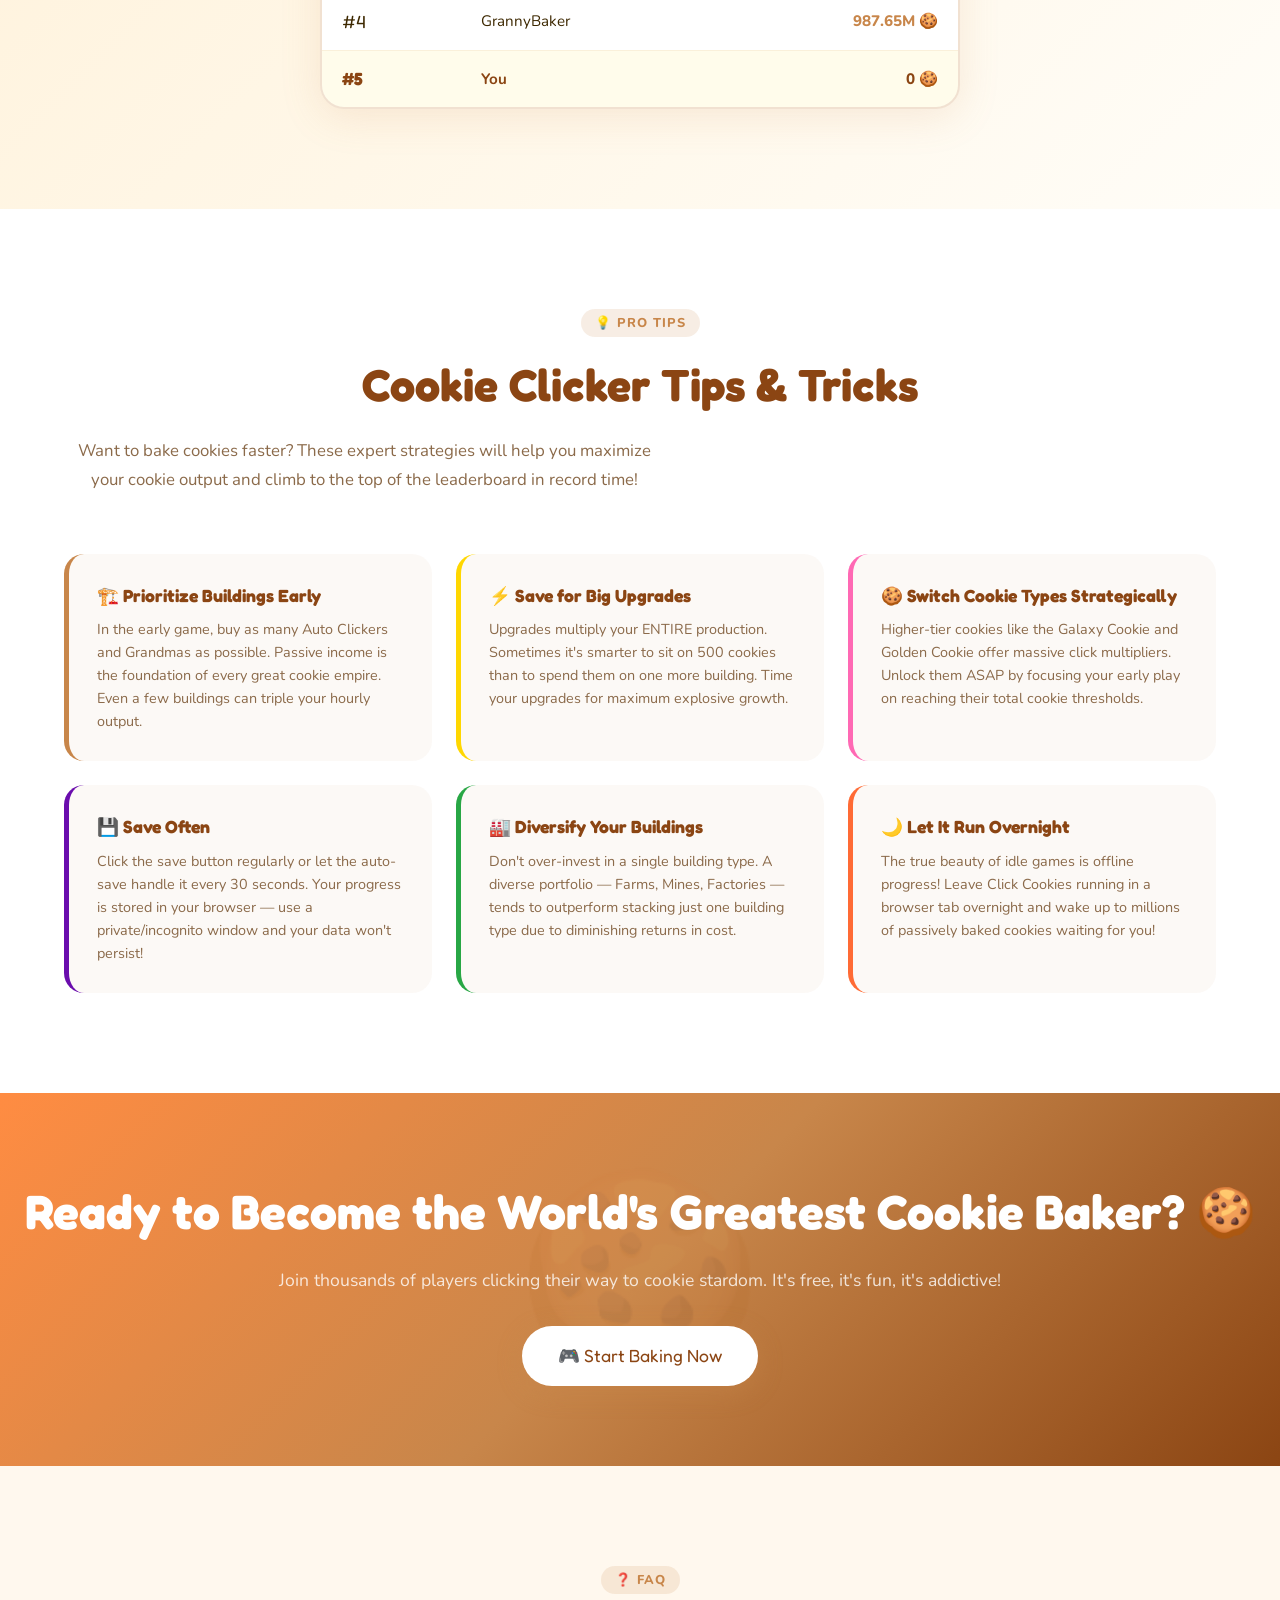
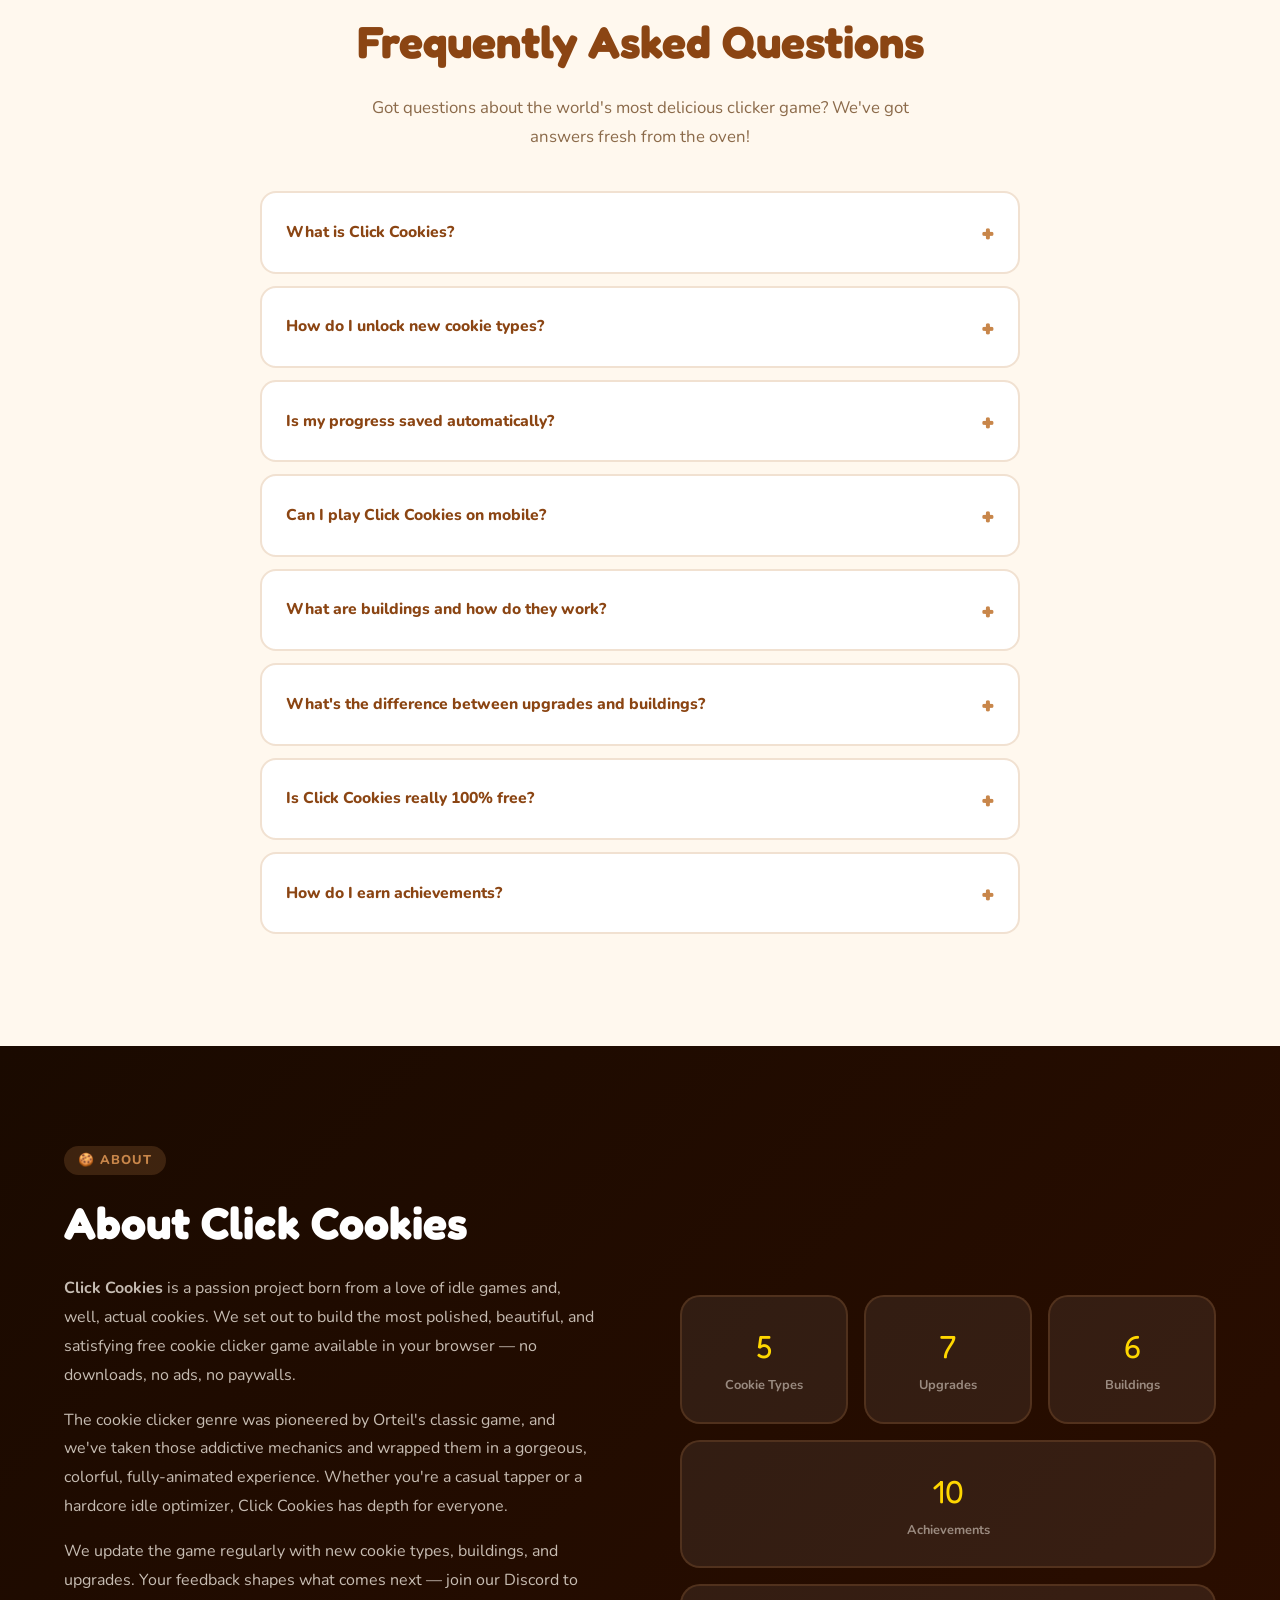
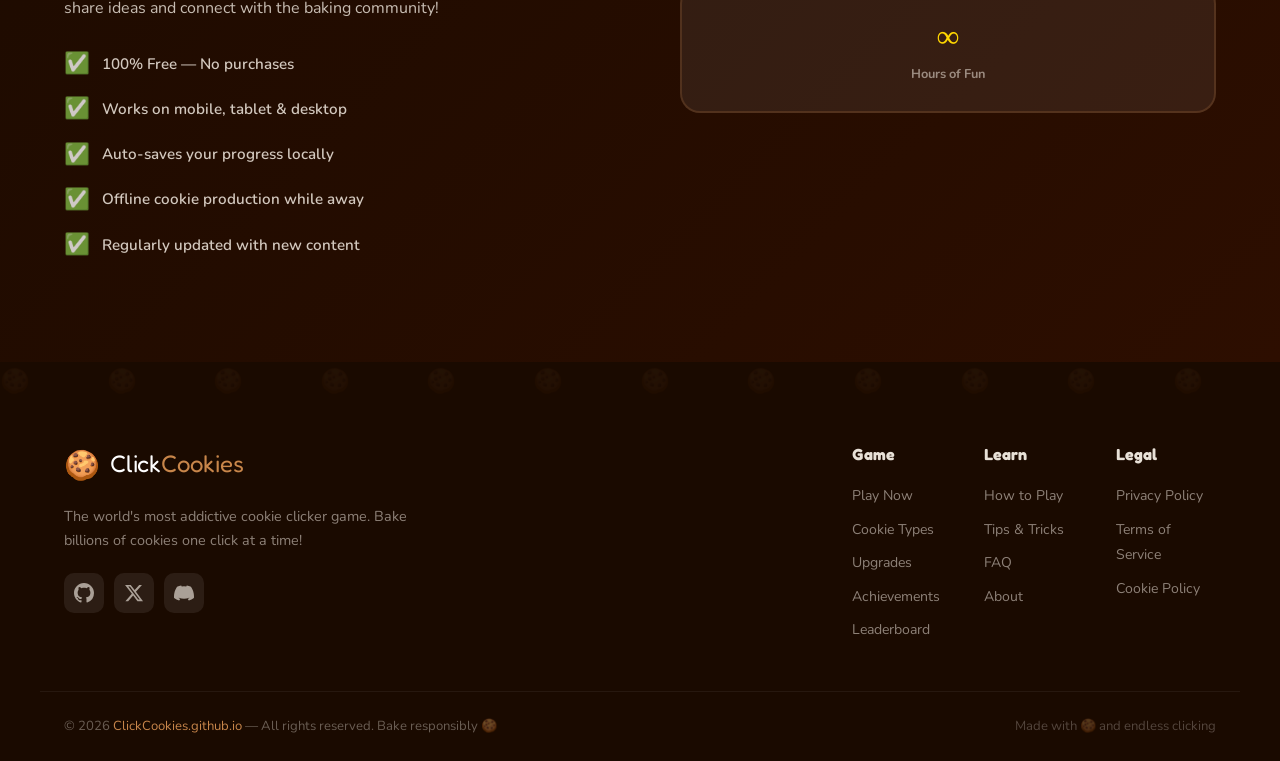
==== commit 5bf1969a: "Update index.html" ====
--- a/index.html
+++ b/index.html
@@ -28,7 +28,7 @@
   <meta property="og:description" content="Click, bake, and build your cookie empire! 5 cookie types, upgrades, achievements and more. Play free now!"/>
   <meta property="og:url" content="https://clickcookies.github.io/"/>
   <meta property="og:type" content="website"/>
-  <meta property="og:image" content="https://clickcookies.github.io/images/og-image.png"/>
+  <meta property="og:image" content="https://clickcookies.github.io/og-image.png"/>
   <meta property="og:site_name" content="ClickCookies"/>
 
   <!-- Twitter Card -->
